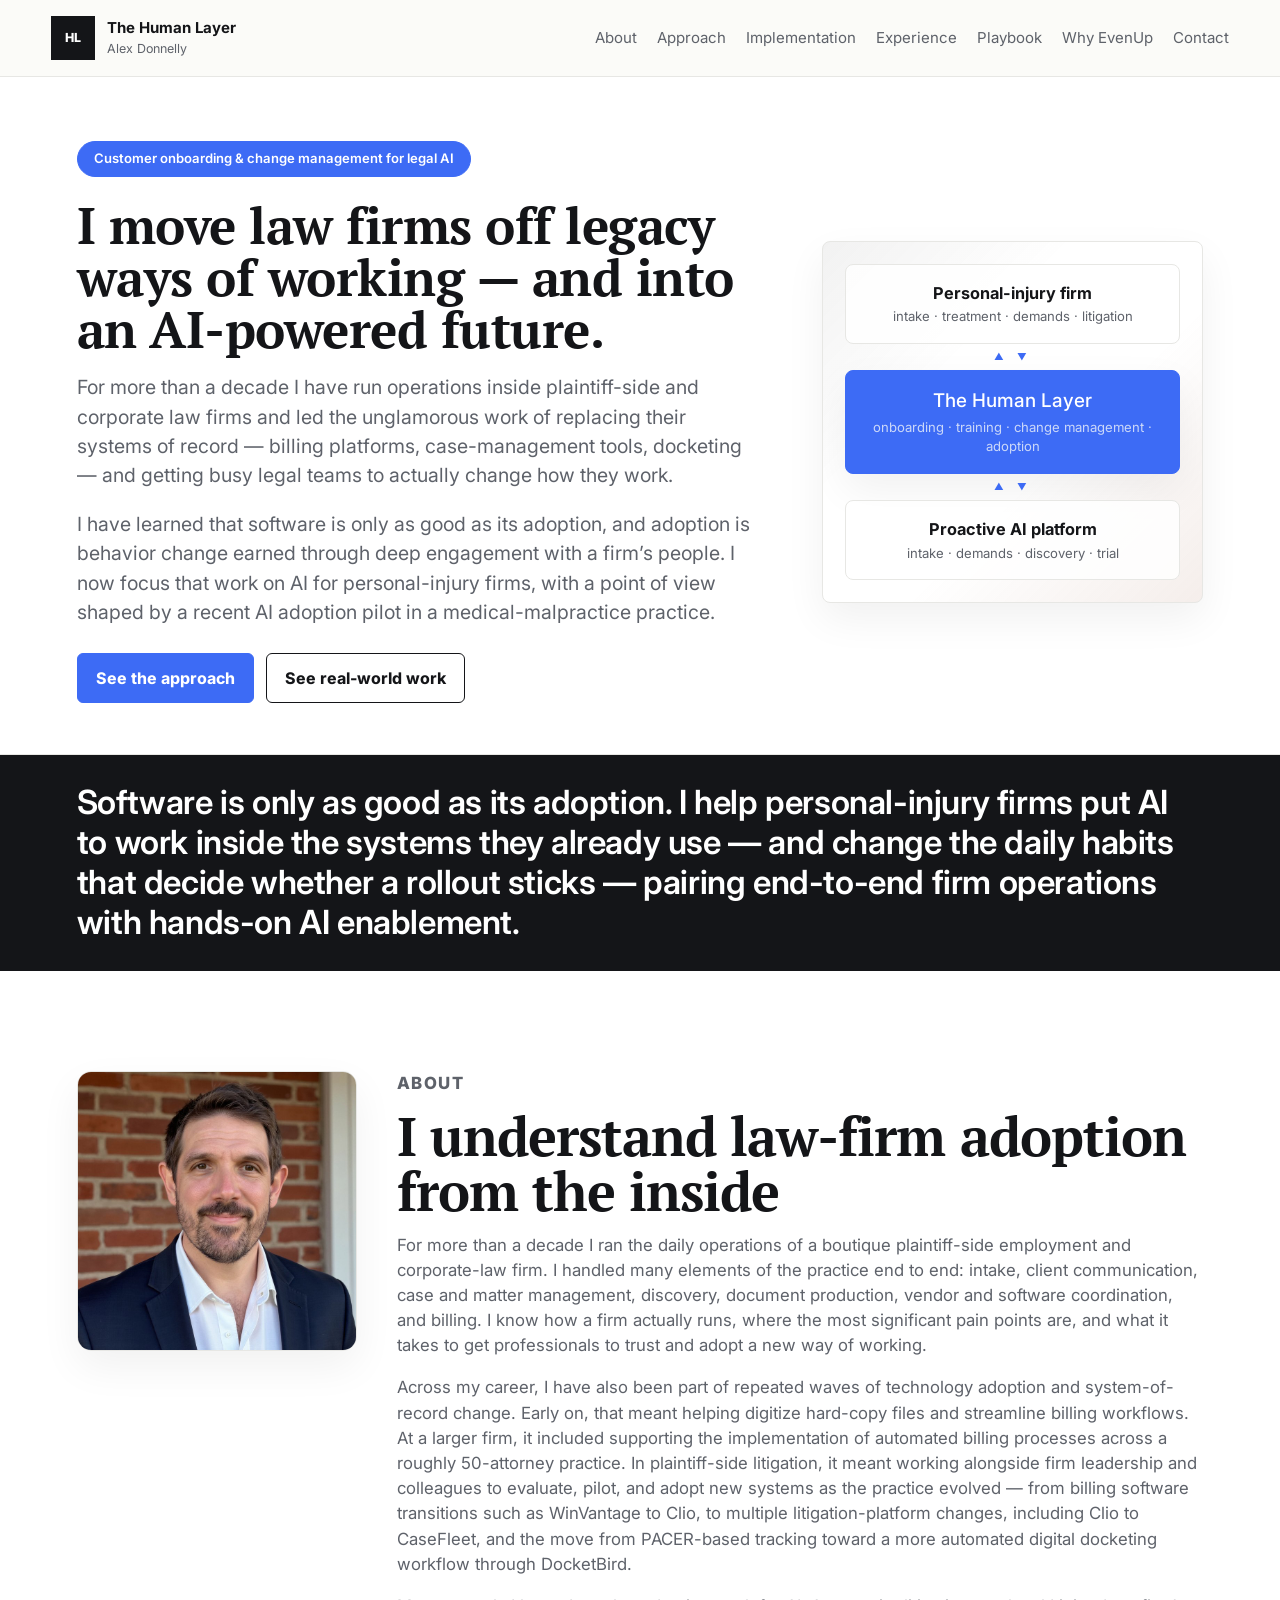
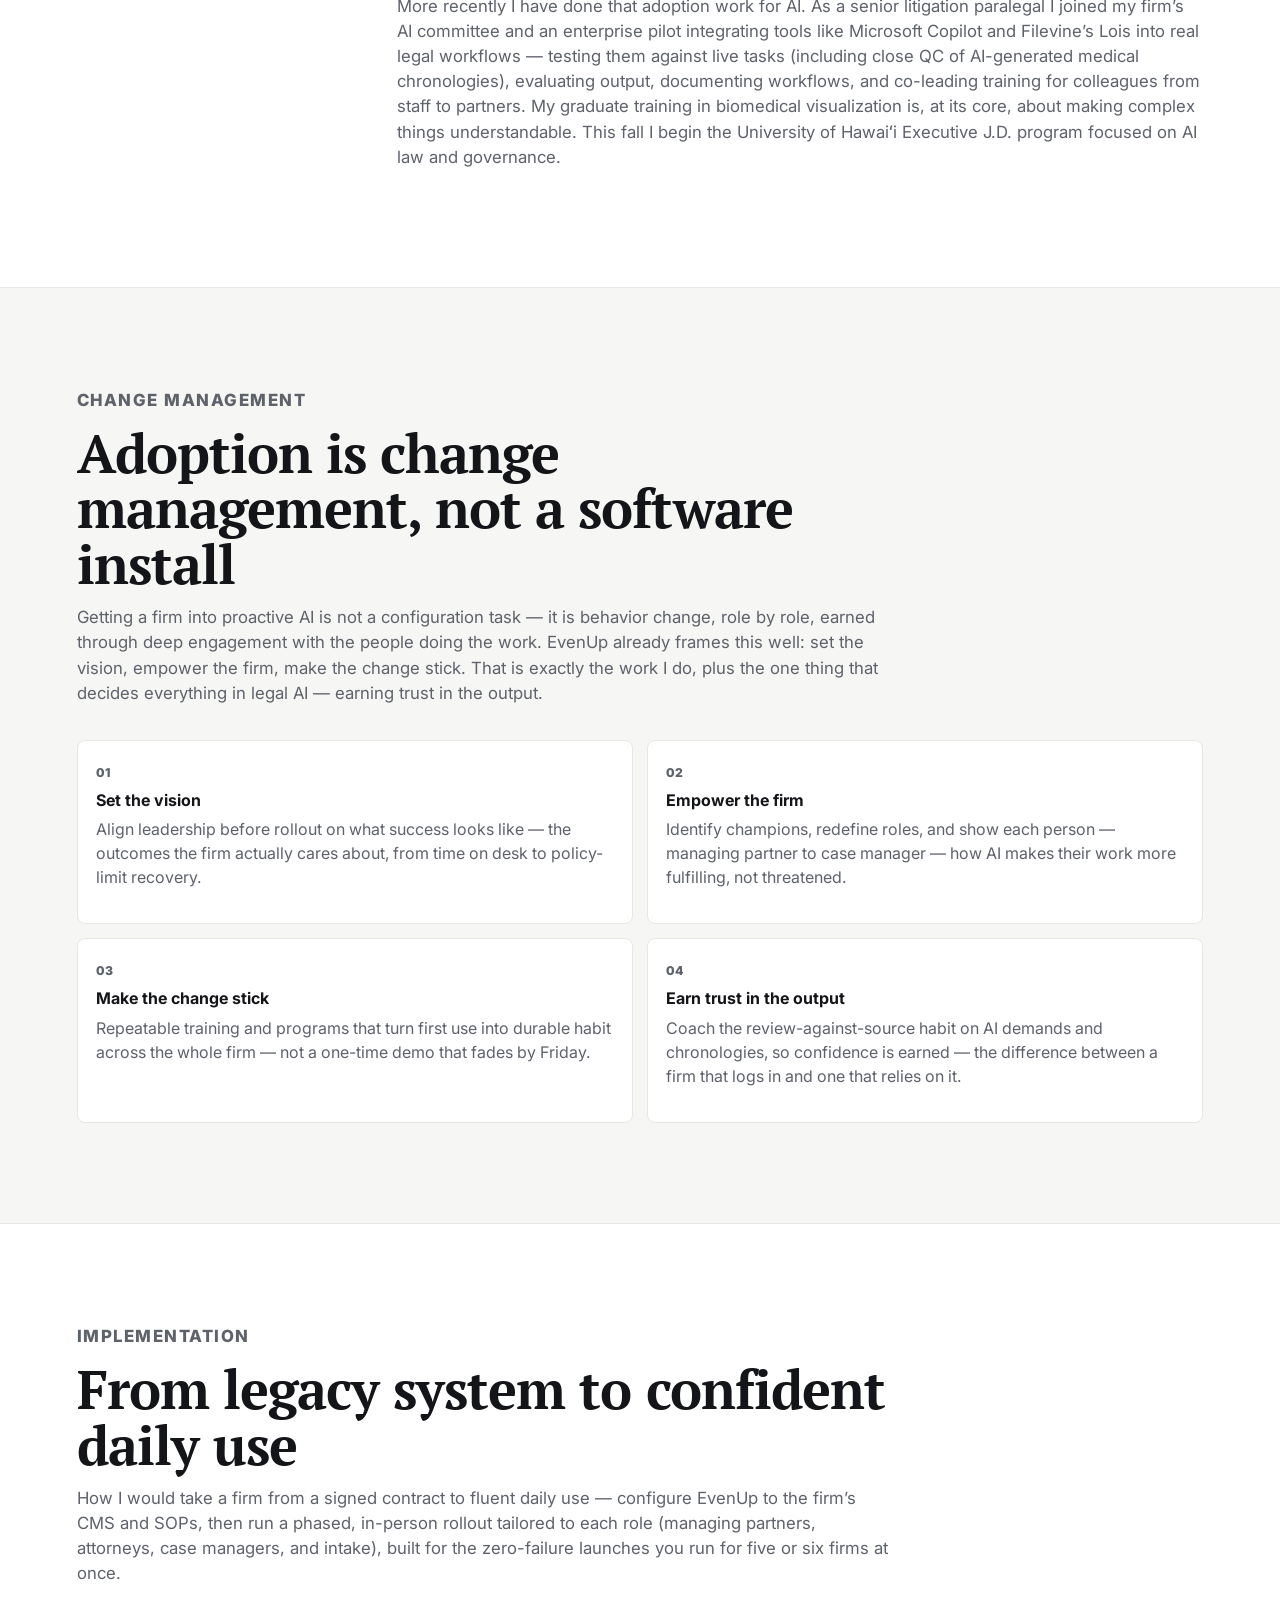
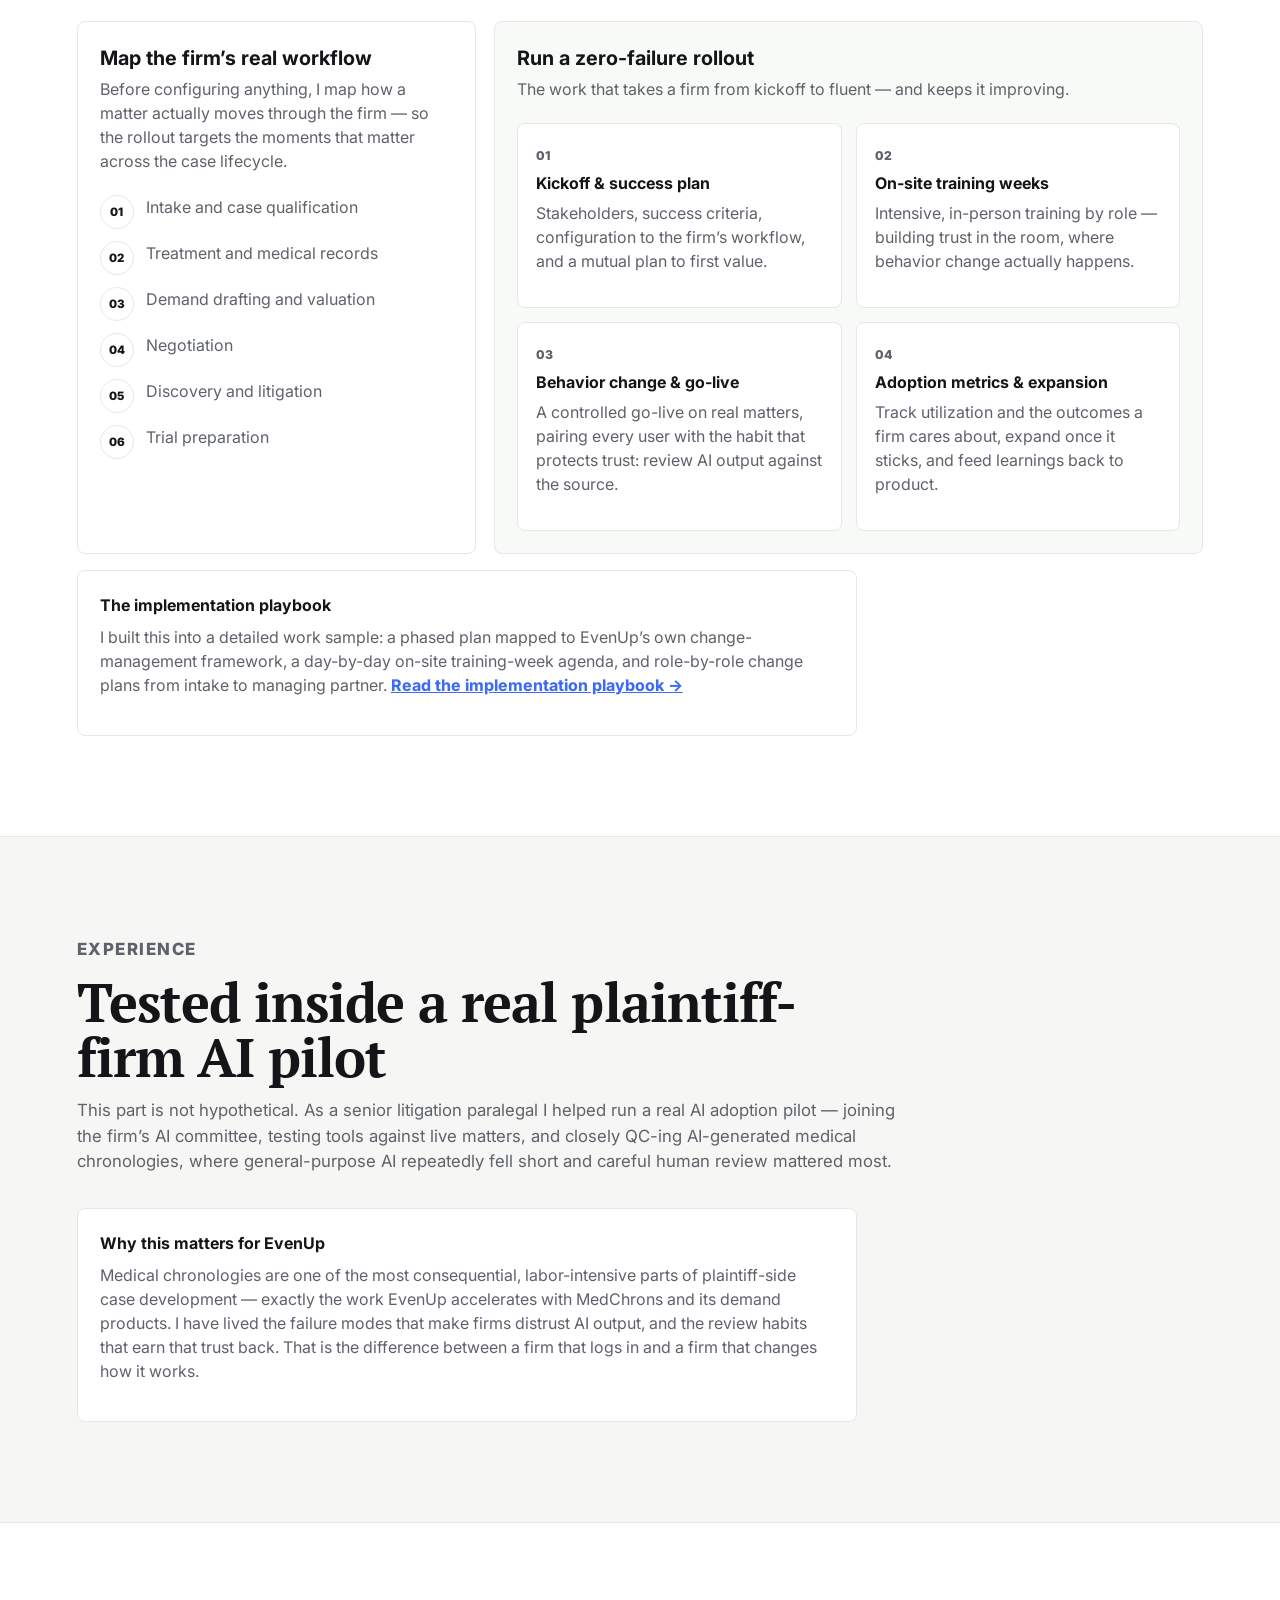
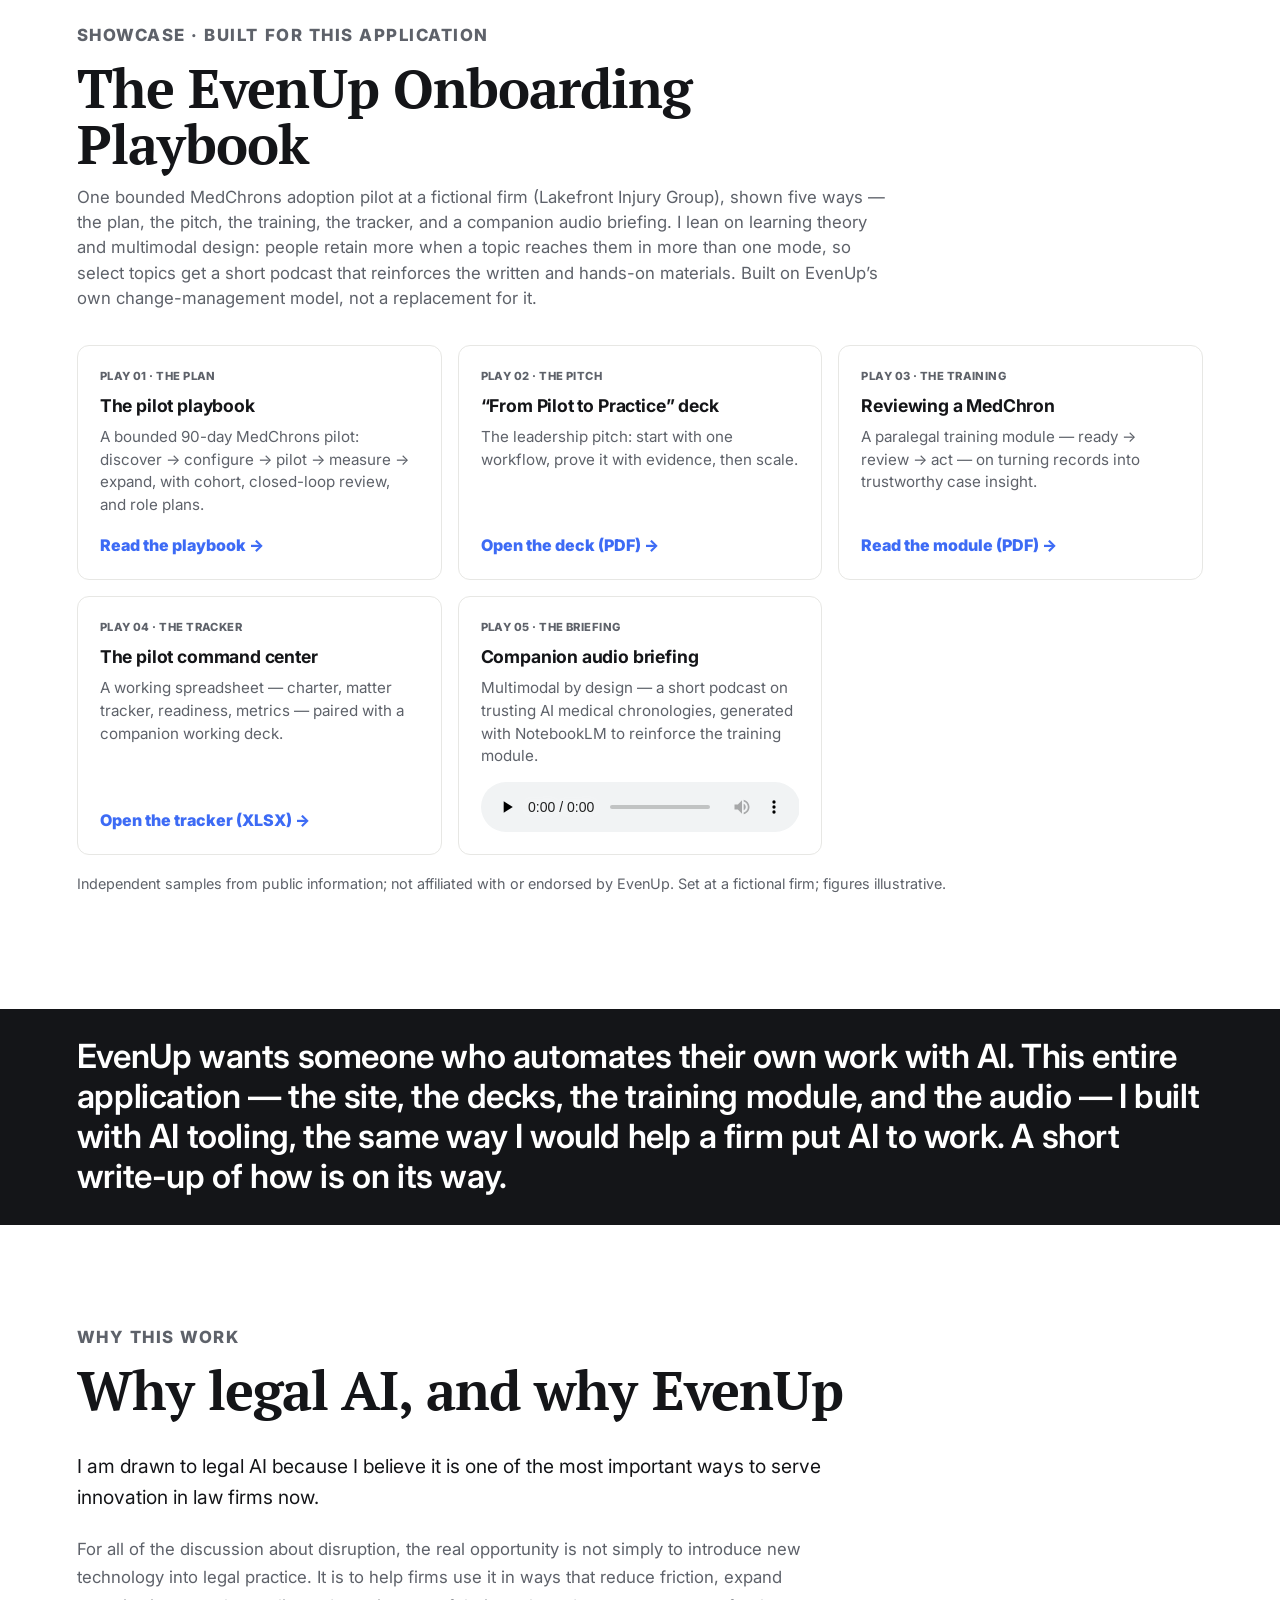
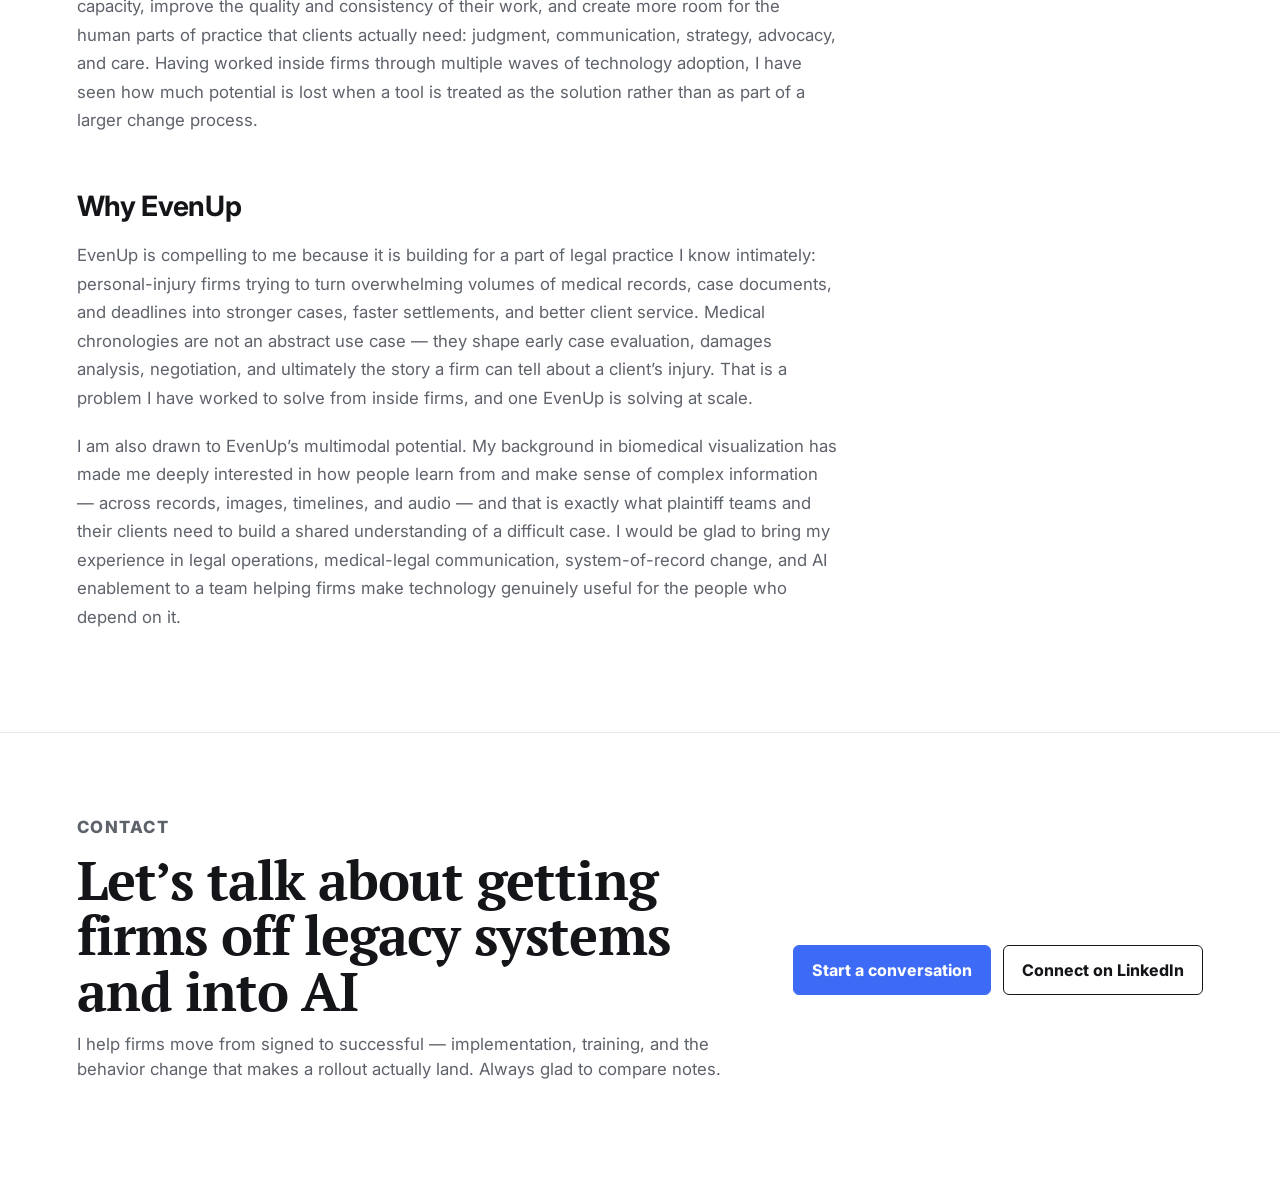
==== index.html @ 6d9db60c "Initial commit" ====
<!doctype html>
<html lang="en">
  <head>
    <!-- Google tag (gtag.js) -->
    <script async src="https://www.googletagmanager.com/gtag/js?id=G-5SEJFHV82K"></script>
    <script>
      window.dataLayer = window.dataLayer || [];
      function gtag(){dataLayer.push(arguments);}
      gtag('js', new Date());
      gtag('config', 'G-5SEJFHV82K');
    </script>
    <meta charset="utf-8">
    <meta name="viewport" content="width=device-width, initial-scale=1">
    <title>The Human Layer | Alex Donnelly — Customer Onboarding &amp; Change Management for Legal AI</title>
    <meta
      name="description"
      content="Customer onboarding and change management for legal AI: replacing legacy systems of record, role-based training, and AI adoption for personal-injury firms — grounded in plaintiff-side law firm operations."
    >
    <link rel="icon" href="favicon.svg" type="image/svg+xml">
    <link rel="icon" href="favicon.png" sizes="48x48">
    <link rel="apple-touch-icon" href="apple-touch-icon.png">
    <link rel="preconnect" href="https://fonts.googleapis.com">
    <link rel="preconnect" href="https://fonts.gstatic.com" crossorigin>
    <link href="https://fonts.googleapis.com/css2?family=Inter:wght@400;500;600;700;800&family=PT+Serif:wght@400;700&display=swap" rel="stylesheet">
    <link rel="stylesheet" href="styles.css?v=2">
    <style>
      .why .prose { max-width: 760px; }
      .why .prose p { margin: 0 0 1.15em; color: var(--muted); font-size: 1.05rem; line-height: 1.7; }
      .why .prose p:last-child { margin-bottom: 0; }
      .why .prose p.lead { color: var(--ink); font-size: 1.2rem; line-height: 1.6; }
      .why .prose h3 {
        margin: 1.8em 0 0.5em;
        font-size: clamp(1.3rem, 2.2vw, 1.75rem);
        font-weight: 700;
        letter-spacing: -0.012em;
        color: var(--ink);
      }
    </style>
  </head>
  <body>
    <header class="site-header">
      <a class="brand" href="#top" aria-label="The Human Layer home">
        <span class="brand-mark" aria-hidden="true">HL</span>
        <span>
          <strong>The Human Layer</strong>
          <small>Alex Donnelly</small>
        </span>
      </a>

      <nav class="nav" aria-label="Primary navigation">
        <a href="#about">About</a>
        <a href="#approach">Approach</a>
        <a href="#implementation">Implementation</a>
        <a href="#experience">Experience</a>
        <a href="#playbook">Playbook</a>
        <a href="#why">Why EvenUp</a>
        <a href="#contact">Contact</a>
      </nav>
    </header>

    <main id="top">
      <section class="hero">
        <div class="hero-copy">
          <p class="eyebrow">Customer onboarding &amp; change management for legal AI</p>
          <h1>I move law firms off legacy ways of working &mdash; and into an AI-powered future.</h1>
          <p class="lede">
            For more than a decade I have run operations inside plaintiff-side and corporate law firms and
            led the unglamorous work of replacing their systems of record &mdash; billing platforms,
            case-management tools, docketing &mdash; and getting busy legal teams to actually change how
            they work.
          </p>
          <p class="lede">
            I have learned that software is only as good as its adoption, and adoption is behavior change
            earned through deep engagement with a firm&rsquo;s people. I now focus that work on AI for
            personal-injury firms, with a point of view shaped by a recent AI adoption pilot in a
            medical-malpractice practice.
          </p>
          <div class="hero-actions" aria-label="Primary actions">
            <a class="button primary" href="#approach">See the approach</a>
            <a class="button secondary" href="#experience">See real-world work</a>
          </div>
        </div>

        <aside class="systems-panel" aria-label="Diagram: AI reaches a firm's people through the human layer">
          <div class="stack">
            <div class="stack-layer">
              <strong>Personal-injury firm</strong>
              <span>intake &middot; treatment &middot; demands &middot; litigation</span>
            </div>
            <div class="stack-flow" aria-hidden="true">&#9650;&ensp;&#9660;</div>
            <div class="stack-layer human-layer">
              <strong>The Human Layer</strong>
              <span>onboarding &middot; training &middot; change management &middot; adoption</span>
            </div>
            <div class="stack-flow" aria-hidden="true">&#9650;&ensp;&#9660;</div>
            <div class="stack-layer">
              <strong>Proactive AI platform</strong>
              <span>intake &middot; demands &middot; discovery &middot; trial</span>
            </div>
          </div>
        </aside>
      </section>

      <section class="thesis-band" aria-label="Positioning statement">
        <p>
          Software is only as good as its adoption. I help personal-injury firms put AI to work inside the
          systems they already use &mdash; and change the daily habits that decide whether a rollout sticks
          &mdash; pairing end-to-end firm operations with hands-on AI enablement.
        </p>
      </section>

      <section id="about" class="section">
        <div class="about-layout">
          <img
            class="about-photo"
            src="headshot.jpg"
            alt="Portrait of Alex Donnelly"
            width="280"
            height="280"
            loading="lazy"
          >
          <div class="section-heading about-copy">
          <p class="eyebrow">About</p>
          <h2>I understand law-firm adoption from the inside</h2>
          <p>
            For more than a decade I ran the daily operations of a boutique plaintiff-side employment and
            corporate-law firm. I handled many elements of the practice end to end: intake, client
            communication, case and matter management, discovery, document production, vendor and software
            coordination, and billing. I know how a firm actually runs, where the most significant pain
            points are, and what it takes to get professionals to trust and adopt a new way of working.
          </p>
          <p>
            Across my career, I have also been part of repeated waves of technology adoption and
            system-of-record change. Early on, that meant helping digitize hard-copy files and streamline
            billing workflows. At a larger firm, it included supporting the implementation of automated
            billing processes across a roughly 50-attorney practice. In plaintiff-side litigation, it meant
            working alongside firm leadership and colleagues to evaluate, pilot, and adopt new systems as
            the practice evolved &mdash; from billing software transitions such as WinVantage to Clio, to
            multiple litigation-platform changes, including Clio to CaseFleet, and the move from PACER-based
            tracking toward a more automated digital docketing workflow through DocketBird.
          </p>
          <p>
            More recently I have done that adoption work for AI. As a senior litigation paralegal I joined
            my firm&rsquo;s AI committee and an enterprise pilot integrating tools like Microsoft Copilot
            and Filevine&rsquo;s Lois into real legal workflows &mdash; testing them against live tasks
            (including close QC of AI-generated medical chronologies), evaluating output, documenting
            workflows, and co-leading training for colleagues from staff to partners. My graduate training
            in biomedical visualization is, at its core, about making complex things understandable. This
            fall I begin the University of Hawai&#x2bb;i Executive J.D. program focused on AI law and
            governance.
          </p>
          </div>
        </div>
      </section>

      <section id="approach" class="section muted">
        <div class="section-heading">
          <p class="eyebrow">Change management</p>
          <h2>Adoption is change management, not a software install</h2>
          <p>
            Getting a firm into proactive AI is not a configuration task &mdash; it is behavior change, role
            by role, earned through deep engagement with the people doing the work. EvenUp already frames
            this well: set the vision, empower the firm, make the change stick. That is exactly the work I
            do, plus the one thing that decides everything in legal AI &mdash; earning trust in the output.
          </p>
        </div>

        <div class="enablement-cards">
          <article>
            <span>01</span>
            <h4>Set the vision</h4>
            <p>Align leadership before rollout on what success looks like &mdash; the outcomes the firm
            actually cares about, from time on desk to policy-limit recovery.</p>
          </article>
          <article>
            <span>02</span>
            <h4>Empower the firm</h4>
            <p>Identify champions, redefine roles, and show each person &mdash; managing partner to case
            manager &mdash; how AI makes their work more fulfilling, not threatened.</p>
          </article>
          <article>
            <span>03</span>
            <h4>Make the change stick</h4>
            <p>Repeatable training and programs that turn first use into durable habit across the whole
            firm &mdash; not a one-time demo that fades by Friday.</p>
          </article>
          <article>
            <span>04</span>
            <h4>Earn trust in the output</h4>
            <p>Coach the review-against-source habit on AI demands and chronologies, so confidence is
            earned &mdash; the difference between a firm that logs in and one that relies on it.</p>
          </article>
        </div>
      </section>

      <section id="implementation" class="section">
        <div class="section-heading">
          <p class="eyebrow">Implementation</p>
          <h2>From legacy system to confident daily use</h2>
          <p>
            How I would take a firm from a signed contract to fluent daily use &mdash; configure EvenUp to
            the firm&rsquo;s CMS and SOPs, then run a phased, in-person rollout tailored to each role
            (managing partners, attorneys, case managers, and intake), built for the zero-failure launches
            you run for five or six firms at once.
          </p>
        </div>

        <div class="blueprint-layout">
          <div class="blueprint-stage">
            <div class="stage-header">
              <h3>Map the firm&rsquo;s real workflow</h3>
              <p>Before configuring anything, I map how a matter actually moves through the firm &mdash; so
              the rollout targets the moments that matter across the case lifecycle.</p>
            </div>
            <ol class="timeline">
              <li>Intake and case qualification</li>
              <li>Treatment and medical records</li>
              <li>Demand drafting and valuation</li>
              <li>Negotiation</li>
              <li>Discovery and litigation</li>
              <li>Trial preparation</li>
            </ol>
          </div>

          <div class="blueprint-stage emphasized">
            <div class="stage-header">
              <h3>Run a zero-failure rollout</h3>
              <p>The work that takes a firm from kickoff to fluent &mdash; and keeps it improving.</p>
            </div>
            <div class="enablement-cards">
              <article>
                <span>01</span>
                <h4>Kickoff &amp; success plan</h4>
                <p>Stakeholders, success criteria, configuration to the firm&rsquo;s workflow, and a mutual
                plan to first value.</p>
              </article>
              <article>
                <span>02</span>
                <h4>On-site training weeks</h4>
                <p>Intensive, in-person training by role &mdash; building trust in the room, where behavior
                change actually happens.</p>
              </article>
              <article>
                <span>03</span>
                <h4>Behavior change &amp; go-live</h4>
                <p>A controlled go-live on real matters, pairing every user with the habit that protects
                trust: review AI output against the source.</p>
              </article>
              <article>
                <span>04</span>
                <h4>Adoption metrics &amp; expansion</h4>
                <p>Track utilization and the outcomes a firm cares about, expand once it sticks, and feed
                learnings back to product.</p>
              </article>
            </div>
          </div>
        </div>

        <div class="project-preview blueprint-cta">
          <strong>The implementation playbook</strong>
          <p>
            I built this into a detailed work sample: a phased plan mapped to EvenUp&rsquo;s own
            change-management framework, a day-by-day on-site training-week agenda, and role-by-role change
            plans from intake to managing partner.
            <a href="implementation-playbook.html">Read the implementation playbook &rarr;</a>
          </p>
        </div>
      </section>

      <section id="experience" class="section muted">
        <div class="section-heading">
          <p class="eyebrow">Experience</p>
          <h2>Tested inside a real plaintiff-firm AI pilot</h2>
          <p>
            This part is not hypothetical. As a senior litigation paralegal I helped run a real AI adoption
            pilot &mdash; joining the firm&rsquo;s AI committee, testing tools against live matters, and
            closely QC-ing AI-generated medical chronologies, where general-purpose AI repeatedly fell
            short and careful human review mattered most.
          </p>
        </div>

        <div class="project-preview blueprint-cta">
          <strong>Why this matters for EvenUp</strong>
          <p>
            Medical chronologies are one of the most consequential, labor-intensive parts of plaintiff-side
            case development &mdash; exactly the work EvenUp accelerates with MedChrons and its demand
            products. I have lived the failure modes that make firms distrust AI output, and the review
            habits that earn that trust back. That is the difference between a firm that logs in and a firm
            that changes how it works.
          </p>
        </div>
      </section>

      <section id="playbook" class="section">
        <div class="section-heading">
          <p class="eyebrow">Showcase &middot; Built for this application</p>
          <h2>The EvenUp Onboarding Playbook</h2>
          <p>
            One bounded MedChrons adoption pilot at a fictional firm (Lakefront Injury Group), shown five
            ways &mdash; the plan, the pitch, the training, the tracker, and a companion audio briefing. I
            lean on learning theory and multimodal design: people retain more when a topic reaches them in
            more than one mode, so select topics get a short podcast that reinforces the written and
            hands-on materials. Built on EvenUp&rsquo;s own change-management model, not a replacement for it.
          </p>
        </div>

        <div class="suite-block">
          <div class="suite-tiles">
            <a class="suite-tile" href="implementation-playbook.html">
              <span class="suite-tag">Play 01 &middot; The plan</span>
              <h4>The pilot playbook</h4>
              <p>A bounded 90-day MedChrons pilot: discover &rarr; configure &rarr; pilot &rarr; measure
              &rarr; expand, with cohort, closed-loop review, and role plans.</p>
              <span class="suite-action">Read the playbook <span aria-hidden="true">&rarr;</span></span>
            </a>

            <a class="suite-tile" href="EvenUp_Kickoff_Success_Plan.pdf">
              <span class="suite-tag">Play 02 &middot; The pitch</span>
              <h4>&ldquo;From Pilot to Practice&rdquo; deck</h4>
              <p>The leadership pitch: start with one workflow, prove it with evidence, then scale.</p>
              <span class="suite-action">Open the deck (PDF) <span aria-hidden="true">&rarr;</span></span>
            </a>

            <a class="suite-tile" href="EvenUp_Rise_Module_Script.pdf">
              <span class="suite-tag">Play 03 &middot; The training</span>
              <h4>Reviewing a MedChron</h4>
              <p>A paralegal training module &mdash; ready &rarr; review &rarr; act &mdash; on turning records
              into trustworthy case insight.</p>
              <span class="suite-action">Read the module (PDF) <span aria-hidden="true">&rarr;</span></span>
            </a>

            <a class="suite-tile" href="EvenUp_Onboarding_Plan.xlsx">
              <span class="suite-tag">Play 04 &middot; The tracker</span>
              <h4>The pilot command center</h4>
              <p>A working spreadsheet &mdash; charter, matter tracker, readiness, metrics &mdash; paired
              with a companion working deck.</p>
              <span class="suite-action">Open the tracker (XLSX) <span aria-hidden="true">&rarr;</span></span>
            </a>

            <div class="suite-tile suite-tile--audio">
              <span class="suite-tag">Play 05 &middot; The briefing</span>
              <h4>Companion audio briefing</h4>
              <p>Multimodal by design &mdash; a short podcast on trusting AI medical chronologies, generated
              with NotebookLM to reinforce the training module.</p>
              <audio controls preload="none" class="suite-audio">
                <source src="EvenUp_Chronology_Briefing.m4a" type="audio/mp4">
                Your browser doesn&rsquo;t support inline audio &mdash;
                <a href="EvenUp_Chronology_Briefing.m4a">download the briefing</a>.
              </audio>
            </div>
          </div>

          <p class="suite-footnote">
            Independent samples from public information; not affiliated with or endorsed by EvenUp. Set at a
            fictional firm; figures illustrative.
          </p>
        </div>
      </section>

      <section class="thesis-band" aria-label="AI-forward statement">
        <p>
          EvenUp wants someone who automates their own work with AI. This entire application &mdash; the
          site, the decks, the training module, and the audio &mdash; I built with AI tooling, the same way
          I would help a firm put AI to work. A short write-up of how is on its way.
        </p>
      </section>

      <section id="why" class="section why">
        <div class="section-heading">
          <p class="eyebrow">Why this work</p>
          <h2>Why legal AI, and why EvenUp</h2>
        </div>
        <div class="prose">
          <p class="lead">
            I am drawn to legal AI because I believe it is one of the most important ways to serve
            innovation in law firms now.
          </p>
          <p>
            For all of the discussion about disruption, the real opportunity is not simply to introduce new
            technology into legal practice. It is to help firms use it in ways that reduce friction, expand
            capacity, improve the quality and consistency of their work, and create more room for the human
            parts of practice that clients actually need: judgment, communication, strategy, advocacy, and
            care. Having worked inside firms through multiple waves of technology adoption, I have seen how
            much potential is lost when a tool is treated as the solution rather than as part of a larger
            change process.
          </p>
          <h3>Why EvenUp</h3>
          <p>
            EvenUp is compelling to me because it is building for a part of legal practice I know
            intimately: personal-injury firms trying to turn overwhelming volumes of medical records, case
            documents, and deadlines into stronger cases, faster settlements, and better client service.
            Medical chronologies are not an abstract use case &mdash; they shape early case evaluation,
            damages analysis, negotiation, and ultimately the story a firm can tell about a client&rsquo;s
            injury. That is a problem I have worked to solve from inside firms, and one EvenUp is solving at
            scale.
          </p>
          <p>
            I am also drawn to EvenUp&rsquo;s multimodal potential. My background in biomedical
            visualization has made me deeply interested in how people learn from and make sense of complex
            information &mdash; across records, images, timelines, and audio &mdash; and that is exactly
            what plaintiff teams and their clients need to build a shared understanding of a difficult case.
            I would be glad to bring my experience in legal operations, medical-legal communication,
            system-of-record change, and AI enablement to a team helping firms make technology genuinely
            useful for the people who depend on it.
          </p>
        </div>
      </section>

      <section id="contact" class="contact-section">
        <div>
          <p class="eyebrow">Contact</p>
          <h2>Let&rsquo;s talk about getting firms off legacy systems and into AI</h2>
          <p>
            I help firms move from signed to successful &mdash; implementation, training, and the behavior
            change that makes a rollout actually land. Always glad to compare notes.
          </p>
        </div>
        <div class="hero-actions">
          <a class="button primary" href="mailto:a.james.donnelly@gmail.com">Start a conversation</a>
          <a class="button secondary" href="https://www.linkedin.com/in/alexjdonnelly">Connect on LinkedIn</a>
        </div>
      </section>
    </main>
  </body>
</html>
---- styles.css ----
:root {
  color-scheme: light;
  --ink: #141518;
  --muted: #5e626a;
  --line: #e7e7e4;
  --paper: #ffffff;
  --soft: #f6f6f4;
  --blue: #3d6bf5;
  --brand: #3d6bf5;
  --green: #5f6b4f;
  --gold: #3d6bf5;
  --rust: #9a5638;
  --white: #ffffff;
  --shadow: 0 16px 40px rgba(20, 20, 25, 0.06);
}

* {
  box-sizing: border-box;
}

html {
  scroll-behavior: smooth;
}

body {
  margin: 0;
  background: var(--paper);
  color: var(--ink);
  font-family:
    Inter, ui-sans-serif, system-ui, -apple-system, BlinkMacSystemFont, "Segoe UI", sans-serif;
  line-height: 1.5;
}

a {
  color: inherit;
}

.site-header {
  position: sticky;
  top: 0;
  z-index: 10;
  display: flex;
  align-items: center;
  justify-content: space-between;
  gap: 24px;
  padding: 16px clamp(18px, 4vw, 56px);
  border-bottom: 1px solid var(--line);
  background: rgba(251, 250, 247, 0.82);
  backdrop-filter: blur(16px);
}

.brand {
  display: inline-flex;
  align-items: center;
  gap: 12px;
  min-width: 230px;
  text-decoration: none;
}

.brand-mark {
  display: grid;
  width: 44px;
  height: 44px;
  place-items: center;
  border: 1px solid var(--ink);
  background: var(--ink);
  color: var(--white);
  font-size: 0.78rem;
  font-weight: 800;
}

.brand strong,
.brand small {
  display: block;
}

.brand strong {
  font-size: 0.94rem;
}

.brand small {
  color: var(--muted);
  font-size: 0.78rem;
}

.nav {
  display: flex;
  flex-wrap: wrap;
  justify-content: flex-end;
  gap: 8px 20px;
  color: var(--muted);
  font-size: 0.94rem;
}

.nav a {
  text-decoration: none;
}

.nav a:hover {
  color: var(--ink);
}

.hero {
  display: grid;
  grid-template-columns: minmax(0, 1.25fr) minmax(300px, 0.7fr);
  gap: clamp(28px, 5vw, 64px);
  align-items: center;
  min-height: calc(84svh - 78px);
  padding: clamp(30px, 4vw, 52px) clamp(18px, 6vw, 80px) clamp(22px, 3vw, 38px);
  border-bottom: 1px solid var(--line);
}

.eyebrow {
  margin: 0 0 12px;
  color: var(--muted);
  font-size: 0.78rem;
  font-weight: 800;
  letter-spacing: 0.09em;
  text-transform: uppercase;
}

/* Hero tag styled as a bordered pill, like Eve's */
.hero .eyebrow {
  display: inline-block;
  margin-bottom: 22px;
  padding: 7px 16px;
  border: 1px solid var(--brand);
  border-radius: 999px;
  background: var(--brand);
  color: var(--white);
  font-size: 0.82rem;
  font-weight: 600;
  letter-spacing: 0;
  text-transform: none;
}

h1,
h2,
h3,
h4,
p {
  margin-top: 0;
}

h1 {
  max-width: 910px;
  margin-bottom: 18px;
  font-family: "PT Serif", Georgia, "Times New Roman", serif;
  font-size: clamp(2.6rem, 4vw, 4.2rem);
  font-weight: 700;
  letter-spacing: -0.01em;
  line-height: 1.02;
}

.lede {
  max-width: 760px;
  color: var(--muted);
  font-size: clamp(1.04rem, 1.55vw, 1.22rem);
}

.hero-actions {
  display: flex;
  flex-wrap: wrap;
  gap: 12px;
  margin-top: 26px;
}

.button {
  display: inline-flex;
  align-items: center;
  justify-content: center;
  min-height: 44px;
  padding: 12px 18px;
  border: 1px solid var(--ink);
  border-radius: 6px;
  font-weight: 750;
  text-decoration: none;
}

.button.primary {
  background: var(--brand);
  border-color: var(--brand);
  color: var(--white);
}

.button.secondary {
  background: transparent;
}

.systems-panel {
  border: 1px solid var(--line);
  border-radius: 8px;
  background:
    linear-gradient(135deg, rgba(31, 29, 26, 0.06), transparent 34%),
    linear-gradient(315deg, rgba(154, 86, 56, 0.10), transparent 40%),
    var(--white);
  box-shadow: var(--shadow);
  overflow: hidden;
}

.panel-head,
.legend {
  display: flex;
  align-items: center;
  justify-content: space-between;
  gap: 16px;
  padding: 16px;
  color: var(--muted);
  font-size: 0.84rem;
}

.panel-head {
  border-bottom: 1px solid var(--line);
}

.status-dot {
  color: var(--green);
  font-weight: 800;
}

.workflow-grid {
  display: grid;
  grid-template-columns: repeat(2, minmax(0, 1fr));
  gap: 12px;
  padding: 18px;
}

.workflow-node {
  position: relative;
  display: grid;
  min-height: 76px;
  place-items: center;
  border: 1px solid var(--line);
  border-radius: 8px;
  background: rgba(255, 255, 255, 0.82);
  font-weight: 800;
}

.workflow-node::after {
  content: "";
  position: absolute;
  right: -7px;
  bottom: -7px;
  width: 18px;
  height: 18px;
  border-radius: 50%;
  background: var(--blue);
}

.workflow-node.human::after {
  background: var(--gold);
}

.legend {
  border-top: 1px solid var(--line);
}

.legend span {
  display: inline-flex;
  align-items: center;
  gap: 8px;
}

.legend i {
  width: 10px;
  height: 10px;
  border-radius: 50%;
}

.human-key {
  background: var(--gold);
}

.ai-key {
  background: var(--blue);
}

.thesis-band {
  padding: 28px clamp(18px, 6vw, 80px);
  background: var(--ink);
  color: var(--white);
}

.thesis-band p {
  max-width: 1180px;
  margin: 0 auto;
  font-family: Inter, ui-sans-serif, system-ui, -apple-system, "Segoe UI", sans-serif;
  font-size: clamp(1.35rem, 2.6vw, 2.35rem);
  font-weight: 600;
  letter-spacing: -0.012em;
  line-height: 1.2;
}

.section {
  padding: clamp(58px, 8vw, 100px) clamp(18px, 6vw, 80px);
}

.section.muted {
  background: var(--soft);
  border-block: 1px solid var(--line);
}

.section-heading {
  max-width: 820px;
  margin-bottom: 34px;
}

.section-heading h2,
.contact-section h2 {
  margin-bottom: 14px;
  font-family: "PT Serif", Georgia, "Times New Roman", serif;
  font-size: clamp(1.9rem, 4.2vw, 3.9rem);
  font-weight: 700;
  letter-spacing: -0.018em;
  line-height: 1.03;
}

.section-heading p,
.contact-section p {
  color: var(--muted);
  font-size: 1.05rem;
}

.blueprint-layout {
  display: grid;
  grid-template-columns: minmax(280px, 0.72fr) minmax(0, 1.28fr);
  gap: 18px;
}

.blueprint-stage,
.project-card,
.project-preview,
.writing-list article {
  border: 1px solid var(--line);
  border-radius: 8px;
  background: var(--white);
}

.blueprint-stage {
  padding: 22px;
}

.blueprint-stage.emphasized {
  background: #f8faf7;
}

.stage-header {
  margin-bottom: 22px;
}

.stage-header h3 {
  margin-bottom: 4px;
  font-size: 1.24rem;
}

.stage-header p {
  color: var(--muted);
}

.timeline {
  margin: 0;
  padding: 0;
  list-style: none;
  counter-reset: workflow;
  display: flex;
  flex-direction: column;
  gap: 12px;
}

.timeline li {
  counter-increment: workflow;
  position: relative;
  padding-left: 46px;
  min-height: 34px;
  color: var(--muted);
}

.timeline li::before {
  content: counter(workflow, decimal-leading-zero);
  position: absolute;
  left: 0;
  top: 0;
  box-sizing: border-box;
  width: 34px;
  height: 34px;
  display: flex;
  align-items: center;
  justify-content: center;
  border: 1px solid var(--line);
  border-radius: 50%;
  color: var(--ink);
  font-size: 0.72rem;
  font-weight: 850;
}

.enablement-cards,
.project-grid,
.writing-list {
  display: grid;
  grid-template-columns: repeat(2, minmax(0, 1fr));
  gap: 14px;
}

.enablement-cards article {
  min-height: 170px;
  padding: 18px;
  border: 1px solid var(--line);
  border-radius: 8px;
  background: var(--white);
}

.enablement-cards span,
.writing-list span {
  color: var(--muted);
  font-size: 0.76rem;
  font-weight: 850;
}

.enablement-cards h4,
.writing-list h3,
.project-card h3 {
  margin: 8px 0 8px;
  line-height: 1.16;
}

.enablement-cards p,
.writing-list p,
.project-card p,
.project-preview p {
  color: var(--muted);
}

.project-grid {
  grid-template-columns: repeat(3, minmax(0, 1fr));
}

.project-card {
  display: flex;
  min-height: 250px;
  flex-direction: column;
  padding: 22px;
}

.text-button {
  align-self: flex-start;
  margin-top: auto;
  padding: 0;
  border: 0;
  background: none;
  color: var(--blue);
  cursor: pointer;
  font: inherit;
  font-weight: 850;
}

.text-button:hover {
  text-decoration: underline;
}

.project-preview {
  margin-top: 16px;
  padding: 22px;
}

.project-preview strong {
  display: block;
  margin-bottom: 8px;
}

.writing-list article {
  padding: 22px;
}

.writing-list {
  grid-template-columns: repeat(2, minmax(0, 1fr));
}

.contact-section {
  display: grid;
  grid-template-columns: minmax(0, 1fr) auto;
  gap: 24px;
  align-items: center;
  padding: clamp(48px, 7vw, 82px) clamp(18px, 6vw, 80px);
  background: var(--white);
  border-top: 1px solid var(--line);
}

.contact-section > div {
  max-width: 850px;
}

@media (max-width: 920px) {
  .site-header,
  .contact-section {
    align-items: flex-start;
    flex-direction: column;
  }

  .hero,
  .blueprint-layout,
  .project-grid,
  .writing-list {
    grid-template-columns: 1fr;
  }

  .hero {
    min-height: auto;
  }

  .contact-section {
    display: flex;
  }
}

@media (max-width: 620px) {
  .site-header {
    position: static;
  }

  .brand {
    min-width: 0;
  }

  .nav {
    justify-content: flex-start;
  }

  .enablement-cards {
    grid-template-columns: 1fr;
  }

  .systems-panel {
    display: none;
  }

  .hero {
    padding-top: 32px;
    padding-bottom: 28px;
  }

  h1 {
    font-size: clamp(2.35rem, 11vw, 3rem);
    line-height: 1.03;
  }

  .panel-head,
  .legend {
    align-items: flex-start;
    flex-direction: column;
  }
}

.about-layout {
  display: grid;
  grid-template-columns: 280px 1fr;
  gap: 2.5rem;
  align-items: start;
}

.about-photo {
  width: 100%;
  height: auto;
  border-radius: 14px;
  box-shadow: var(--shadow);
  border: 1px solid var(--line);
}

.about-copy {
  margin: 0;
}

@media (max-width: 920px) {
  .about-layout {
    grid-template-columns: 1fr;
  }

  .about-photo {
    max-width: 240px;
  }
}

/* ===== Evaluation case study ===== */
.records-list,
.findings-list {
  display: grid;
  gap: 14px;
  max-width: 880px;
}

.record {
  padding: 16px 20px;
  border: 1px solid var(--line);
  border-radius: 8px;
  background: var(--white);
}

.record header {
  display: flex;
  align-items: baseline;
  gap: 10px;
  margin-bottom: 6px;
  color: var(--muted);
  font-size: 0.85rem;
  font-weight: 700;
}

.record-id {
  display: inline-grid;
  min-width: 34px;
  padding: 2px 6px;
  place-items: center;
  border-radius: 6px;
  background: var(--ink);
  color: var(--white);
  font-size: 0.74rem;
  font-weight: 850;
}

.record p {
  margin: 0;
  font-family: Inter, ui-sans-serif, system-ui, -apple-system, "Segoe UI", sans-serif;
  font-size: 0.98rem;
}

.ai-chronology {
  display: grid;
  gap: 12px;
  max-width: 880px;
  margin: 0;
  padding: 0;
  list-style: none;
}

.ai-chronology li {
  position: relative;
  padding: 14px 18px;
  border: 1px solid var(--rust);
  border-left-width: 5px;
  border-radius: 8px;
  background: #fdf6f3;
}

.ai-chronology li.ok {
  border-color: var(--line);
  border-left-color: var(--green);
  background: var(--white);
}

.chrono-date {
  color: var(--muted);
  font-size: 0.8rem;
  font-weight: 850;
  letter-spacing: 0.04em;
  text-transform: uppercase;
}

.ai-chronology .flag {
  position: absolute;
  top: 12px;
  right: 14px;
  color: var(--rust);
  font-size: 0.8rem;
  font-weight: 850;
}

.ai-chronology p {
  margin: 6px 0 0;
}

.finding {
  padding: 20px 22px;
  border: 1px solid var(--line);
  border-radius: 8px;
  background: var(--white);
}

.finding h3 {
  display: flex;
  align-items: center;
  gap: 10px;
  margin-bottom: 10px;
}

.finding h3 span {
  display: inline-grid;
  min-width: 36px;
  padding: 3px 8px;
  place-items: center;
  border-radius: 6px;
  background: var(--rust);
  color: var(--white);
  font-size: 0.78rem;
  font-weight: 850;
}

.finding .vs {
  padding: 10px 14px;
  border-left: 3px solid var(--line);
  background: var(--soft);
  border-radius: 0 6px 6px 0;
  font-size: 0.95rem;
}

.finding .catch {
  margin-bottom: 0;
  color: var(--blue);
}

.rubric {
  width: 100%;
  max-width: 880px;
  border-collapse: collapse;
  background: var(--white);
}

.rubric th,
.rubric td {
  padding: 12px 14px;
  border: 1px solid var(--line);
  text-align: left;
}

.rubric th {
  background: var(--soft);
  font-size: 0.85rem;
  letter-spacing: 0.04em;
  text-transform: uppercase;
}

.rubric td:last-child {
  font-weight: 850;
  white-space: nowrap;
}

a.text-button {
  text-decoration: none;
}

a.text-button:hover {
  text-decoration: underline;
}

.post-body {
  max-width: 740px;
}

.post-body p {
  margin-bottom: 1.2em;
  font-size: 1.05rem;
  line-height: 1.65;
}

.writing-list h3 a {
  text-decoration: none;
}

.writing-list h3 a:hover {
  text-decoration: underline;
}

/* Hero stack diagram: The Human Layer */
.stack {
  display: grid;
  gap: 6px;
  padding: 22px;
}

.stack-layer {
  display: grid;
  gap: 2px;
  padding: 16px 18px;
  border: 1px solid var(--line);
  border-radius: 8px;
  background: rgba(255, 255, 255, 0.85);
  text-align: center;
}

.stack-layer strong {
  font-size: 1.02rem;
}

.stack-layer span {
  color: var(--muted);
  font-size: 0.82rem;
}

.stack-layer.human-layer {
  border-color: var(--brand);
  background: var(--brand);
  box-shadow: var(--shadow);
}

.stack-layer.human-layer strong {
  color: var(--white);
  font-family: Inter, ui-sans-serif, system-ui, -apple-system, "Segoe UI", sans-serif;
  font-size: 1.18rem;
  font-weight: 500;
}

.stack-layer.human-layer span {
  color: rgba(251, 252, 250, 0.75);
}

.stack-flow {
  color: var(--gold);
  font-size: 0.6rem;
  letter-spacing: 0.4em;
  text-align: center;
}

.project-grid.single {
  grid-template-columns: 1fr;
  max-width: 780px;
}

.project-grid.single .project-card {
  min-height: 0;
  gap: 6px;
}

.blueprint-cta {
  max-width: 780px;
}

.blueprint-cta a {
  color: var(--blue);
  font-weight: 750;
}

/* Workflow inventory table: balance column widths */
.rubric.inventory {
  table-layout: fixed;
}

.rubric.inventory th:nth-child(1) { width: 16%; }
.rubric.inventory th:nth-child(2) { width: 32%; }
.rubric.inventory th:nth-child(3) { width: 27%; }
.rubric.inventory th:nth-child(4) { width: 25%; }

.rubric.inventory td:last-child {
  font-weight: 400;
  white-space: normal;
}

/* Triage job-aid table: balanced 3-column layout */
.rubric.triage {
  table-layout: fixed;
}

.rubric.triage th,
.rubric.triage td {
  vertical-align: top;
  word-wrap: break-word;
  overflow-wrap: break-word;
}

.rubric.triage th:nth-child(1) { width: 32%; }
.rubric.triage th:nth-child(2) { width: 30%; }
.rubric.triage th:nth-child(3) { width: 38%; }

.rubric.triage td:last-child {
  font-weight: 400;
  white-space: normal;
}

/* Product-update format-map table: balanced 4-column layout */
.rubric.formats {
  table-layout: fixed;
}

.rubric.formats th,
.rubric.formats td {
  vertical-align: top;
  word-wrap: break-word;
  overflow-wrap: break-word;
}

.rubric.formats th:nth-child(1) { width: 18%; }
.rubric.formats th:nth-child(2) { width: 18%; }
.rubric.formats th:nth-child(3) { width: 20%; }
.rubric.formats th:nth-child(4) { width: 44%; }

.rubric.formats td:last-child {
  font-weight: 400;
  white-space: normal;
}

/* Release-note block (mirrors Harvey's release-notes layout) */
.relnote {
  max-width: 760px;
  padding: 26px 28px;
  border: 1px solid var(--line);
  border-radius: 10px;
  background: var(--white);
  box-shadow: var(--shadow);
}

.relnote-head {
  display: flex;
  align-items: baseline;
  justify-content: space-between;
  gap: 16px;
  flex-wrap: wrap;
}

.relnote-head h3 {
  margin: 0;
  font-family: Inter, ui-sans-serif, system-ui, -apple-system, "Segoe UI", sans-serif;
  font-weight: 500;
  font-size: 1.65rem;
  line-height: 1.1;
}

.relnote-date {
  color: var(--muted);
  font-size: 0.85rem;
  white-space: nowrap;
}

.pill {
  display: inline-block;
  margin-top: 12px;
  padding: 4px 12px;
  border-radius: 999px;
  background: var(--soft);
  color: var(--muted);
  font-size: 0.74rem;
  font-weight: 700;
  letter-spacing: 0.02em;
}

.relnote-meta {
  display: grid;
  grid-template-columns: repeat(auto-fit, minmax(130px, 1fr));
  gap: 14px 22px;
  margin: 20px 0;
  padding: 18px 0;
  border-top: 1px solid var(--line);
  border-bottom: 1px solid var(--line);
}

.relnote-meta div {
  display: grid;
  gap: 3px;
}

.relnote-meta dt {
  margin: 0;
  color: var(--muted);
  font-size: 0.68rem;
  font-weight: 800;
  letter-spacing: 0.08em;
  text-transform: uppercase;
}

.relnote-meta dd {
  margin: 0;
  font-size: 0.92rem;
  color: var(--ink);
}

.relnote h4 {
  margin: 18px 0 6px;
  color: var(--rust);
  font-size: 0.76rem;
  font-weight: 800;
  letter-spacing: 0.08em;
  text-transform: uppercase;
}

.relnote p {
  margin: 0;
  color: var(--muted);
}

.relnote p + h4 {
  margin-top: 18px;
}

/* Subtle hovers & dividers (restrained, Harvey-style) */
.project-card,
.writing-list article,
.enablement-cards article,
.blueprint-stage,
.finding,
.record,
.systems-panel {
  transition: border-color 0.22s ease, box-shadow 0.22s ease, transform 0.22s ease;
}

.project-card:hover,
.writing-list article:hover,
.enablement-cards article:hover,
.finding:hover {
  border-color: #e0d8cb;
  box-shadow: 0 10px 30px rgba(31, 29, 26, 0.05);
}

.nav a {
  transition: color 0.18s ease;
}

.text-button {
  transition: color 0.18s ease;
}

/* Two-column meta table (label / value) */
.rubric.meta {
  table-layout: fixed;
}

.rubric.meta td {
  vertical-align: top;
}

.rubric.meta td:nth-child(1) { width: 22%; }

.rubric.meta td:last-child {
  font-weight: 400;
  white-space: normal;
}

/* Enablement-suite tiles */
.suite-block {
  margin-top: 20px;
}

.suite-block .suite-title {
  margin: 6px 0 10px;
  font-size: clamp(1.5rem, 2.6vw, 2.1rem);
  font-weight: 700;
  letter-spacing: -0.015em;
  line-height: 1.1;
}

.suite-block .suite-lede {
  max-width: 60ch;
  margin: 0 0 4px;
  color: var(--muted);
}

.suite-tiles {
  display: grid;
  grid-template-columns: repeat(3, minmax(0, 1fr));
  gap: 16px;
  margin-top: 22px;
}

.suite-tile {
  display: flex;
  flex-direction: column;
  gap: 10px;
  padding: 22px;
  border: 1px solid var(--line);
  border-radius: 12px;
  background: var(--white);
  color: var(--ink);
  text-decoration: none;
  transition:
    background 0.18s ease,
    border-color 0.18s ease,
    transform 0.18s ease,
    box-shadow 0.18s ease;
}

a.suite-tile:hover {
  background: #edece8;
  border-color: #d3d3cd;
  transform: translateY(-3px);
  box-shadow: var(--shadow);
}

a.suite-tile:focus-visible {
  outline: 2px solid var(--ink);
  outline-offset: 2px;
}

.suite-tag {
  font-size: 0.7rem;
  font-weight: 800;
  letter-spacing: 0.04em;
  text-transform: uppercase;
  color: var(--muted);
}

.suite-tile h4 {
  margin: 0;
  font-size: 1.1rem;
  font-weight: 700;
  letter-spacing: -0.01em;
  line-height: 1.2;
}

.suite-tile p {
  margin: 0;
  color: var(--muted);
  font-size: 0.95rem;
  line-height: 1.5;
}

.suite-action {
  margin-top: auto;
  padding-top: 6px;
  color: var(--blue);
  font-weight: 850;
}

.suite-action span {
  display: inline-block;
  transition: transform 0.18s ease;
}

a.suite-tile:hover .suite-action span {
  transform: translateX(4px);
}

.suite-tile--audio .suite-audio {
  width: 100%;
  margin-top: auto;
  padding-top: 4px;
}

.suite-footnote {
  margin-top: 18px;
  color: var(--muted);
  font-size: 0.9rem;
}

.suite-footnote a {
  font-weight: 700;
}

@media (max-width: 820px) {
  .suite-tiles {
    grid-template-columns: 1fr;
  }
}
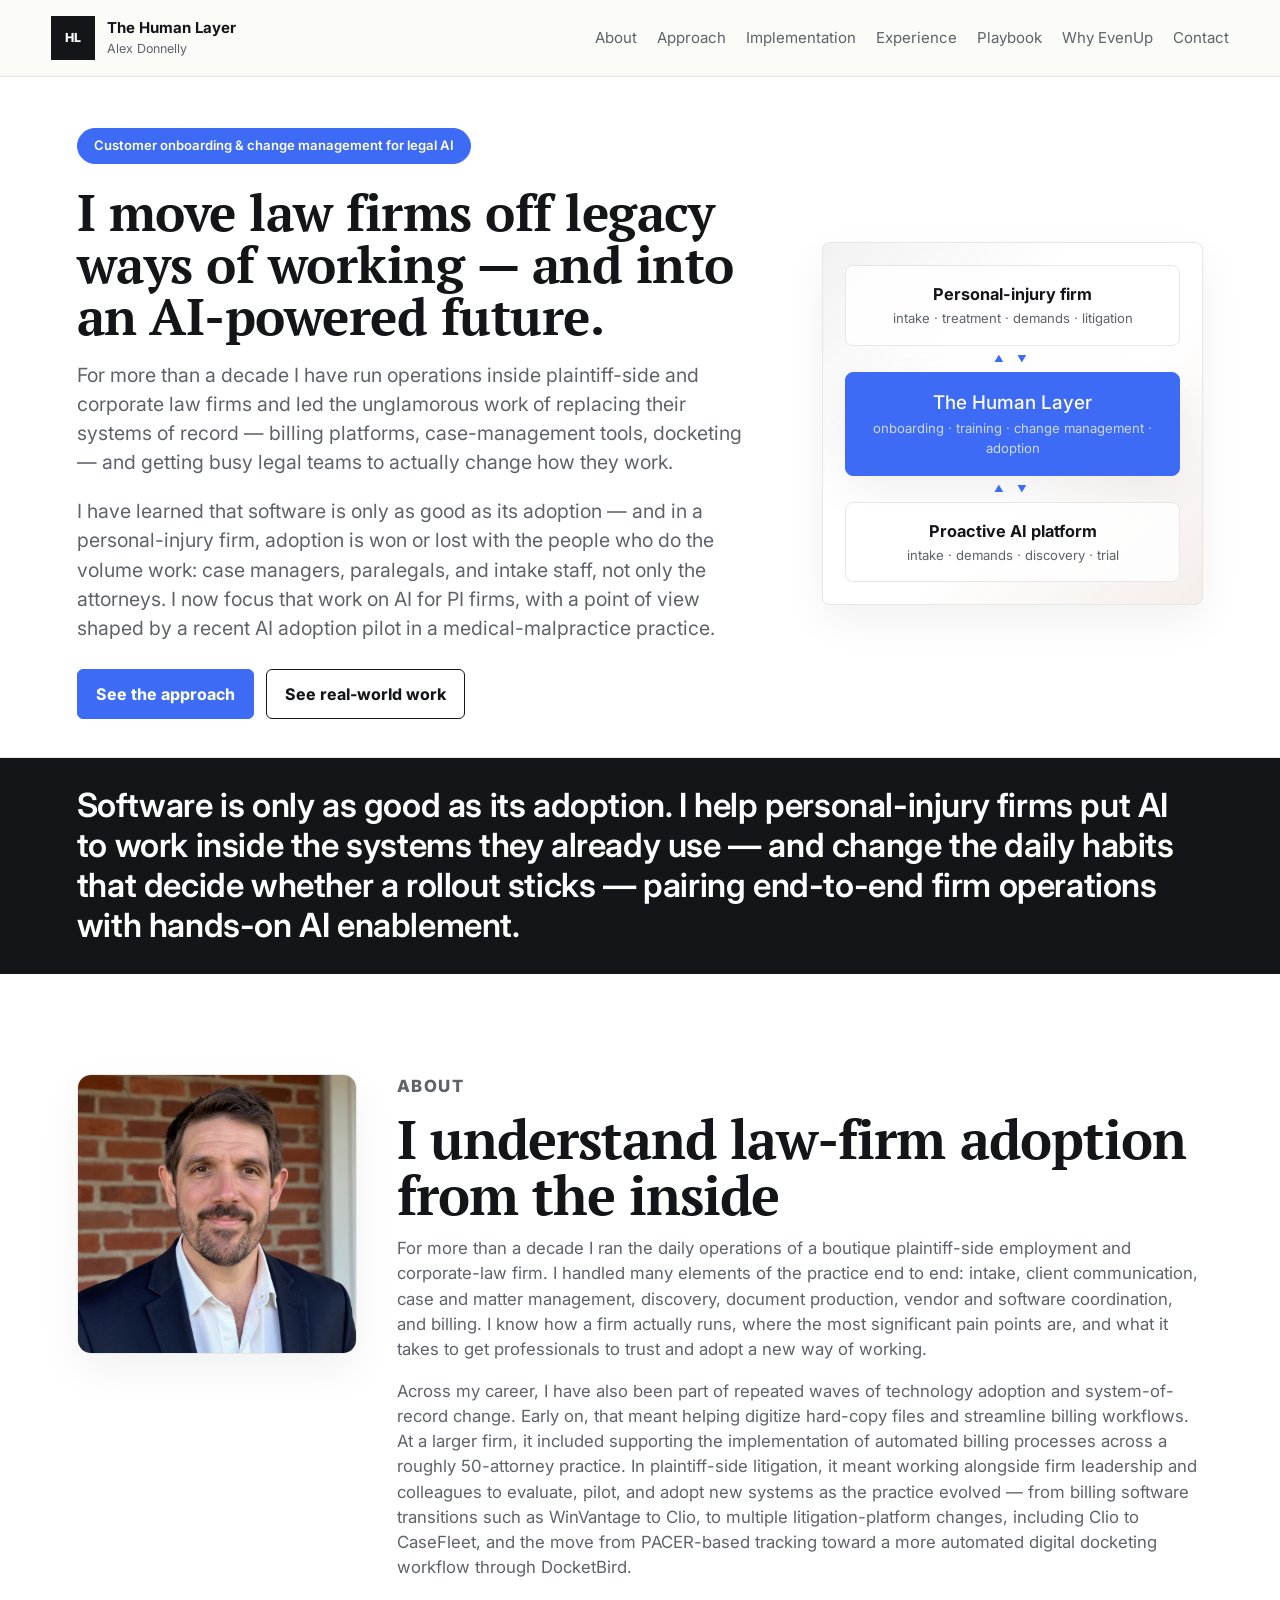
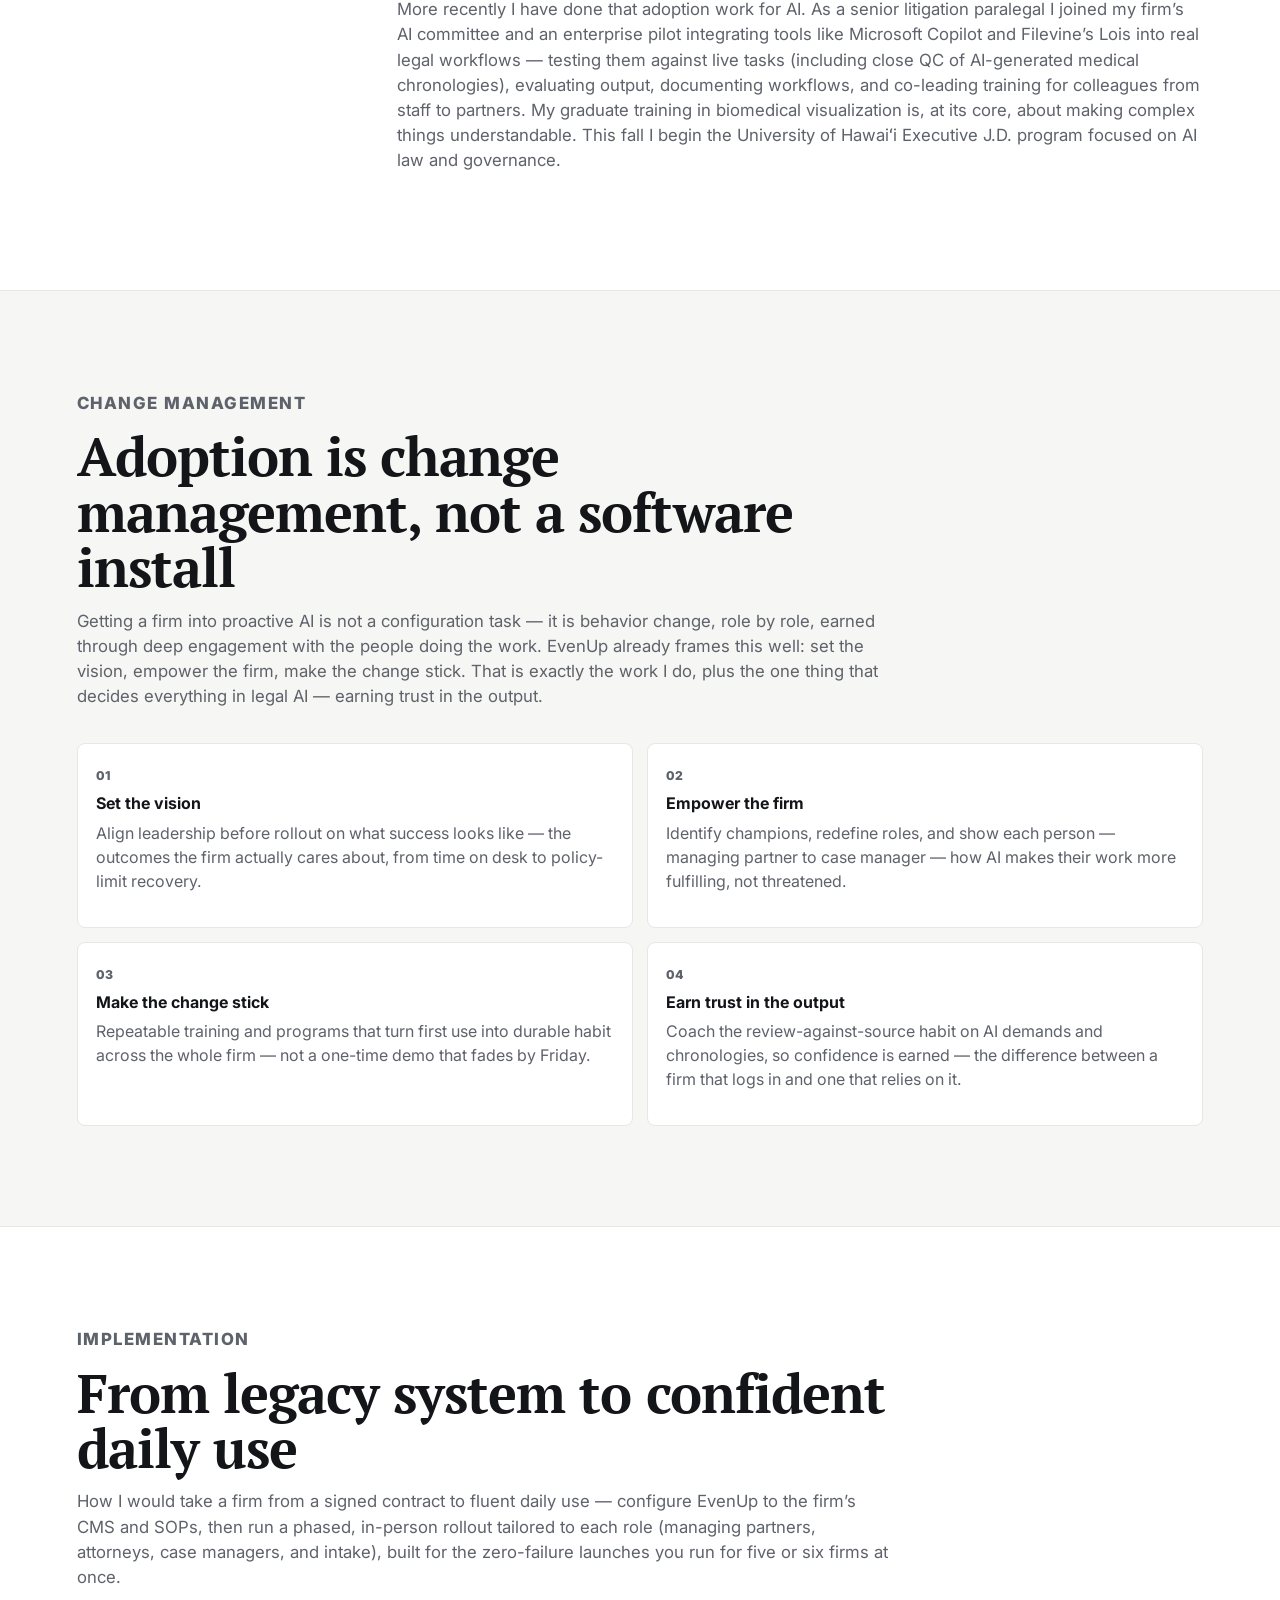
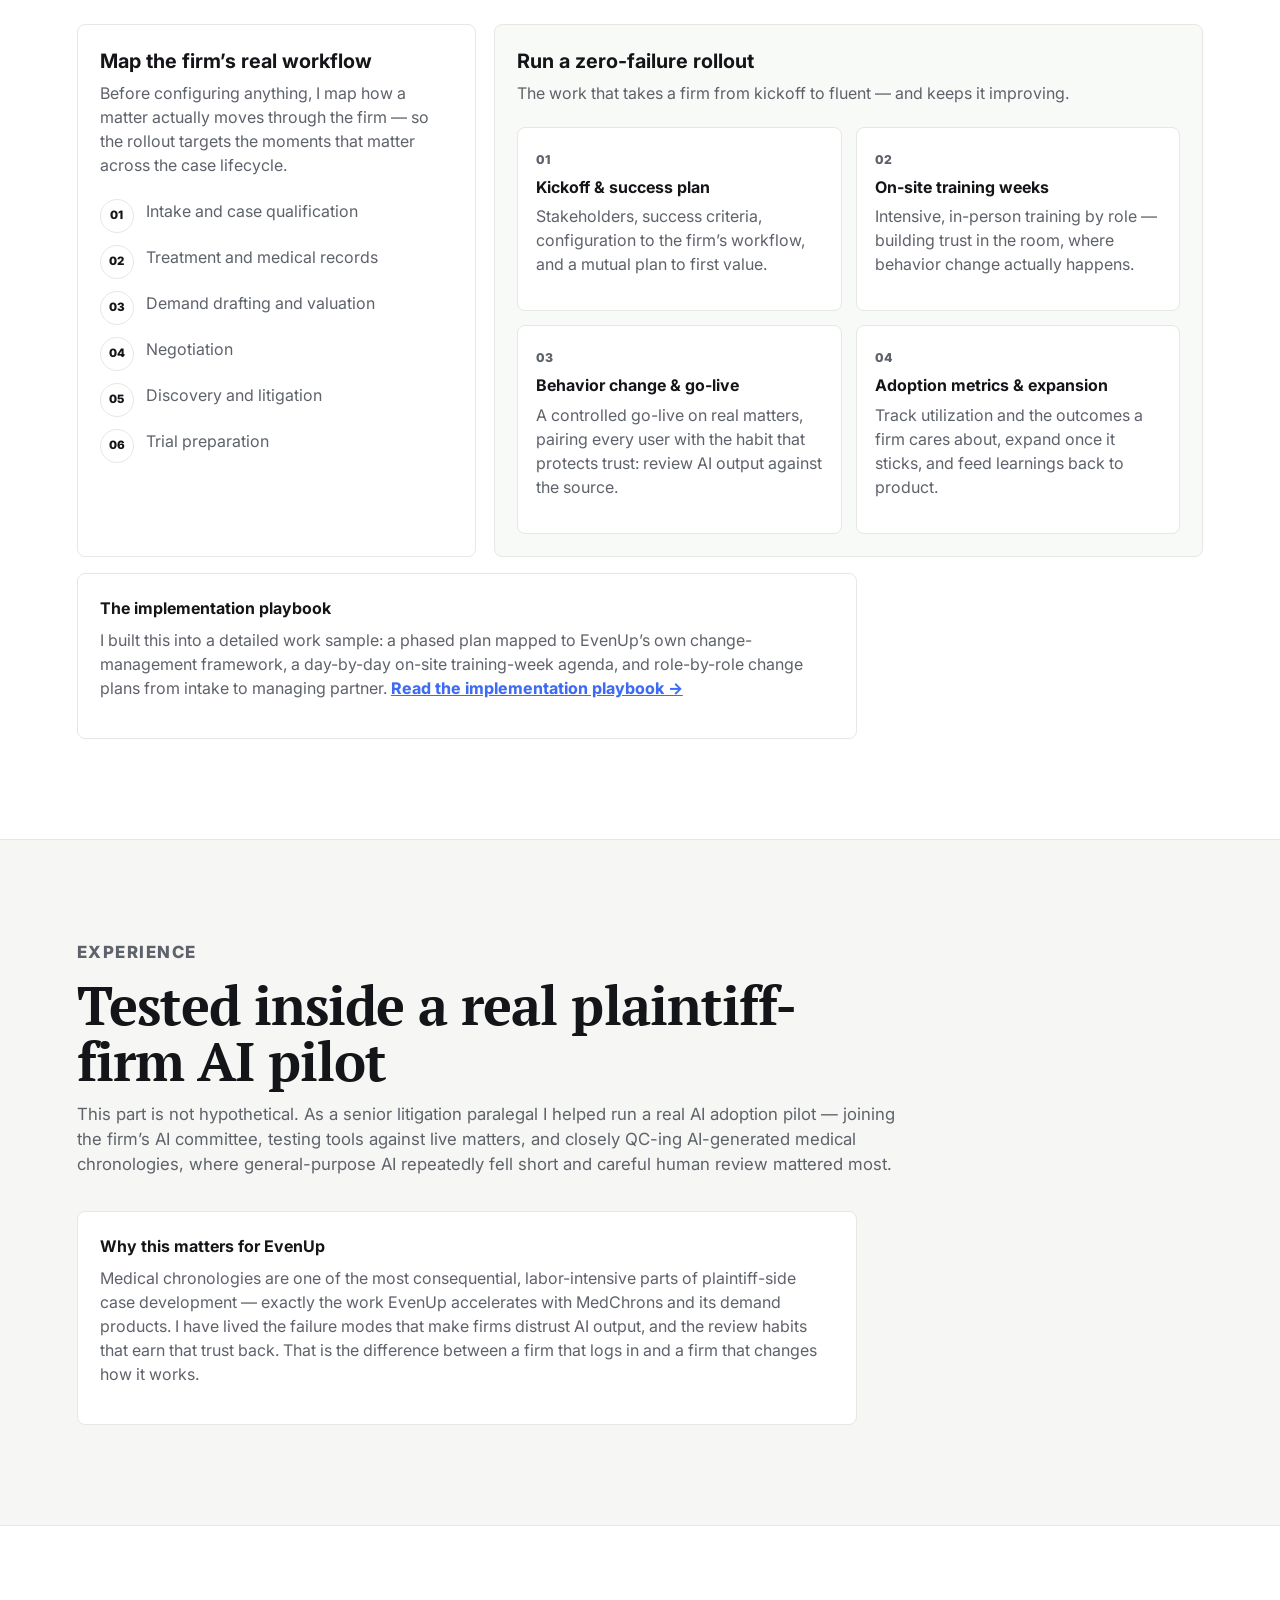
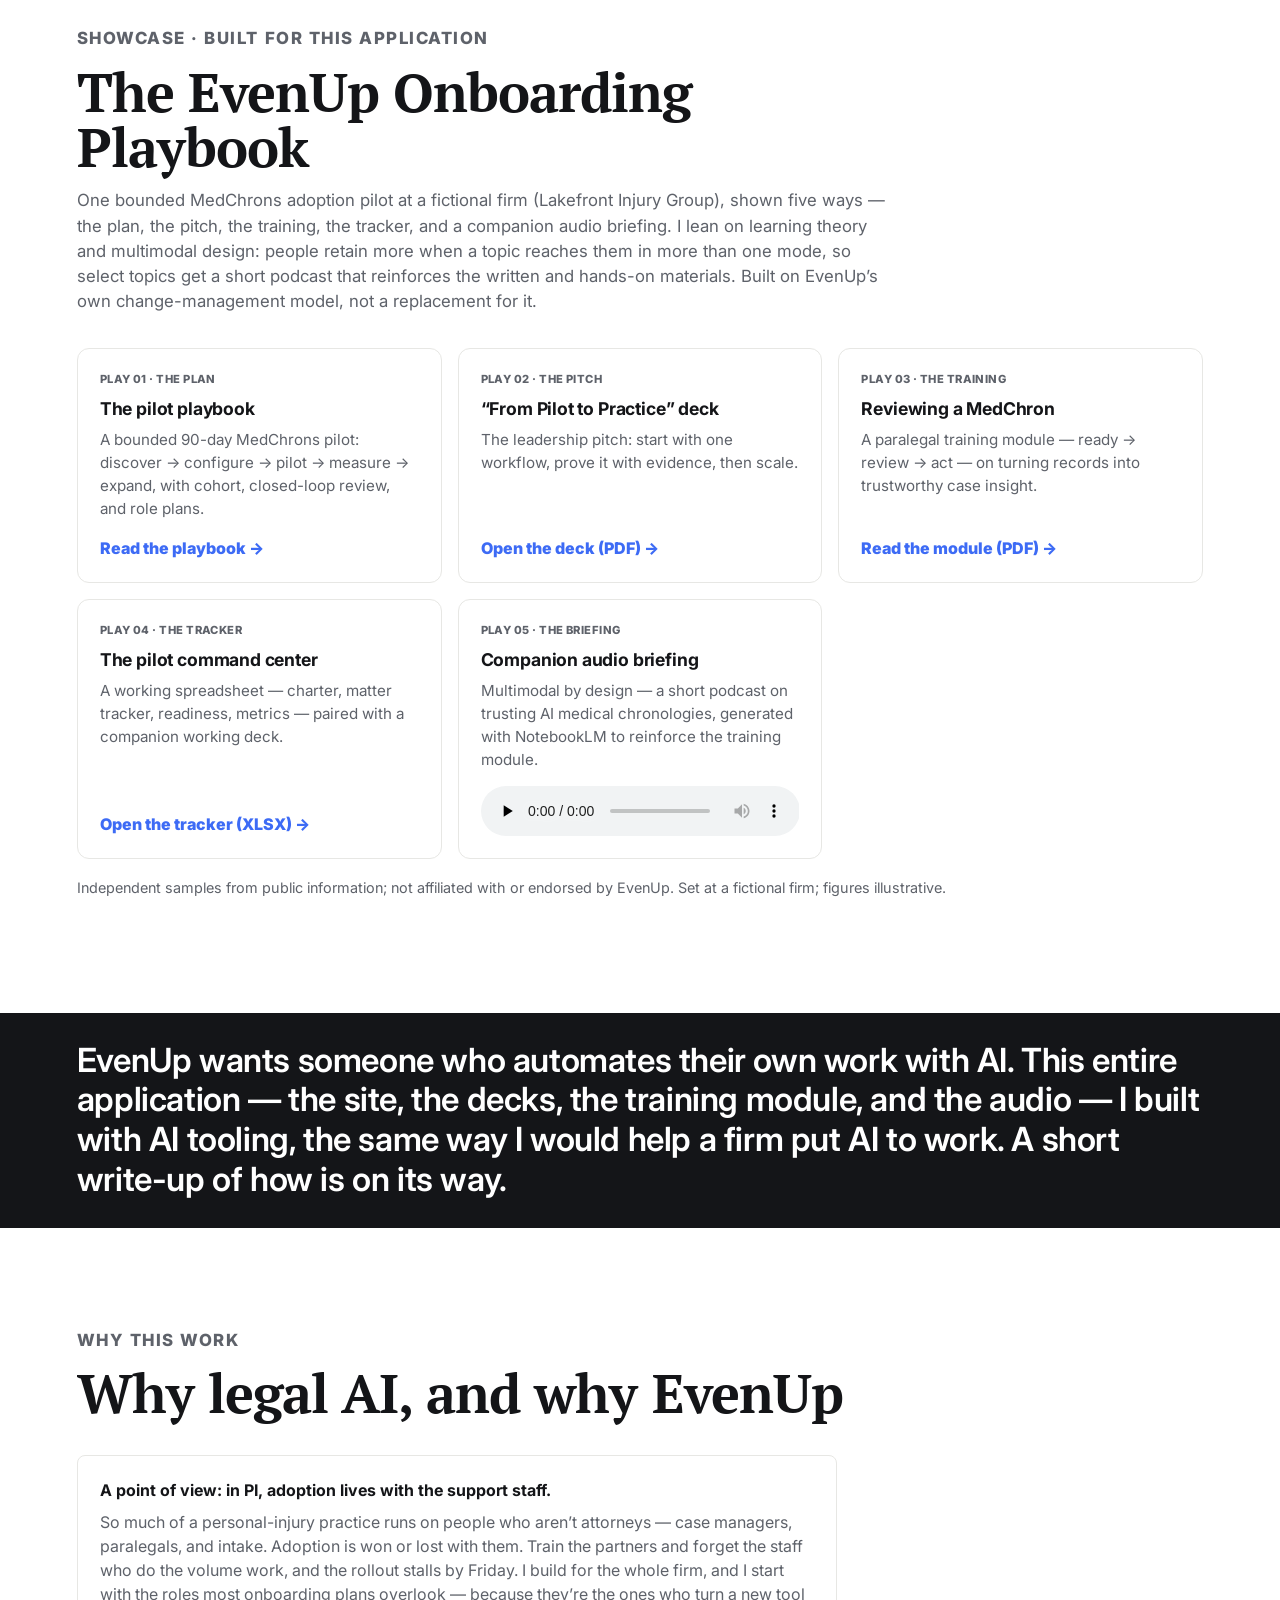
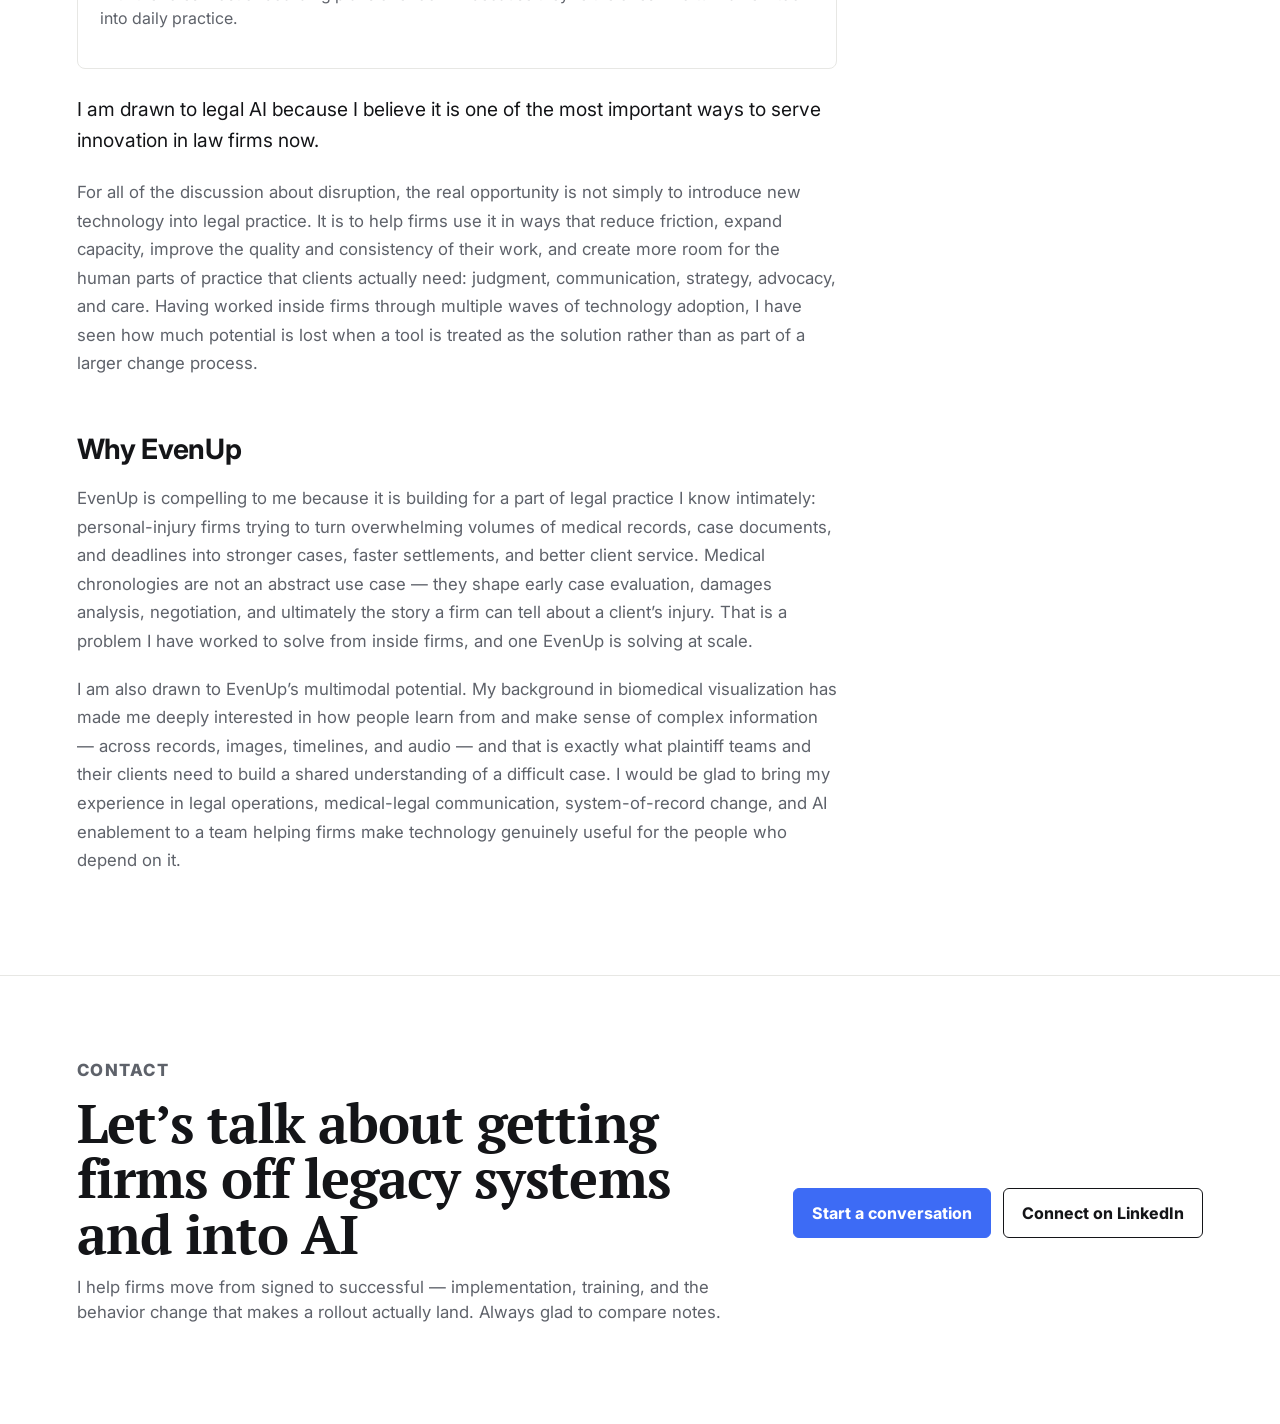
==== commit 5bf35d41: "hero updates" ====
--- a/index.html
+++ b/index.html
@@ -70,10 +70,10 @@
             they work.
           </p>
           <p class="lede">
-            I have learned that software is only as good as its adoption, and adoption is behavior change
-            earned through deep engagement with a firm&rsquo;s people. I now focus that work on AI for
-            personal-injury firms, with a point of view shaped by a recent AI adoption pilot in a
-            medical-malpractice practice.
+            I have learned that software is only as good as its adoption &mdash; and in a personal-injury
+            firm, adoption is won or lost with the people who do the volume work: case managers, paralegals,
+            and intake staff, not only the attorneys. I now focus that work on AI for PI firms, with a point
+            of view shaped by a recent AI adoption pilot in a medical-malpractice practice.
           </p>
           <div class="hero-actions" aria-label="Primary actions">
             <a class="button primary" href="#approach">See the approach</a>
@@ -370,6 +370,16 @@
           <p class="eyebrow">Why this work</p>
           <h2>Why legal AI, and why EvenUp</h2>
         </div>
+        <div class="project-preview" role="note" style="max-width:760px;margin-bottom:1.6rem;">
+          <strong>A point of view: in PI, adoption lives with the support staff.</strong>
+          <p>
+            So much of a personal-injury practice runs on people who aren&rsquo;t attorneys &mdash; case
+            managers, paralegals, and intake. Adoption is won or lost with them. Train the partners and
+            forget the staff who do the volume work, and the rollout stalls by Friday. I build for the whole
+            firm, and I start with the roles most onboarding plans overlook &mdash; because they&rsquo;re the
+            ones who turn a new tool into daily practice.
+          </p>
+        </div>
         <div class="prose">
           <p class="lead">
             I am drawn to legal AI because I believe it is one of the most important ways to serve
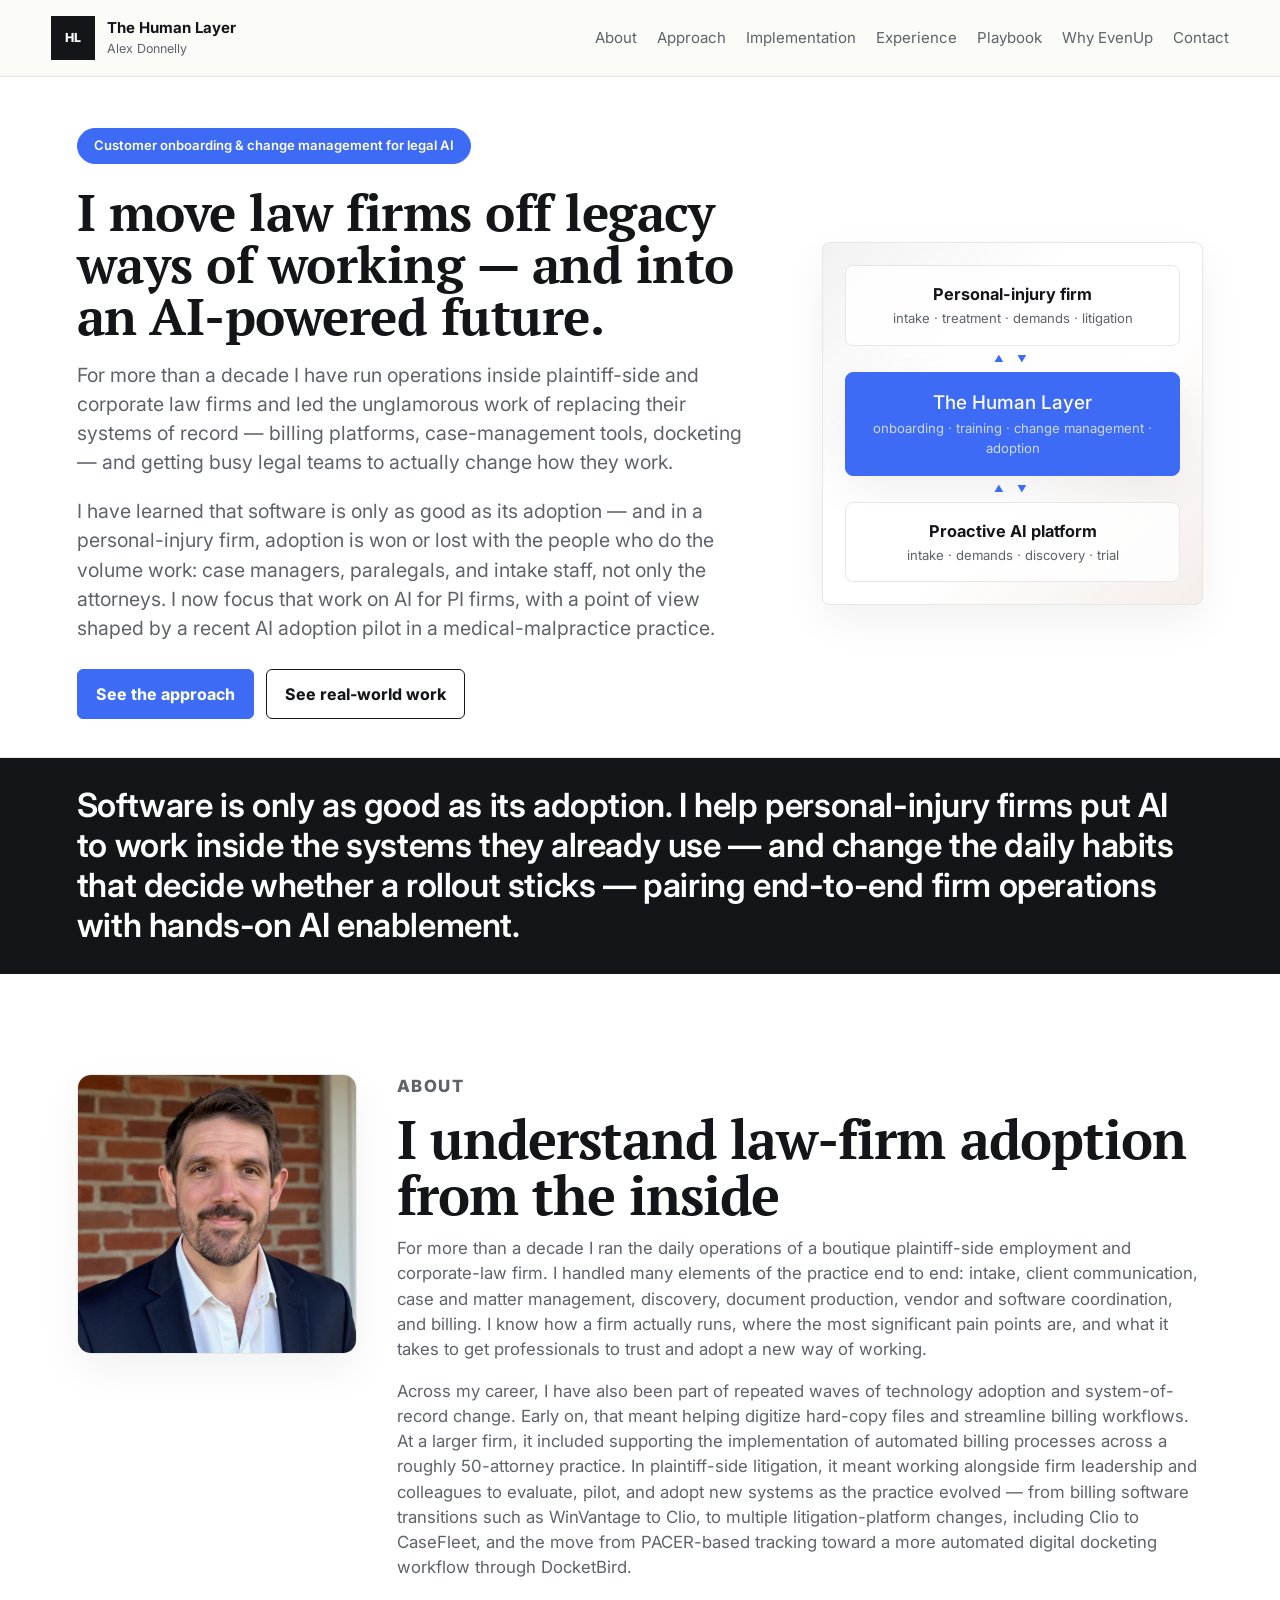
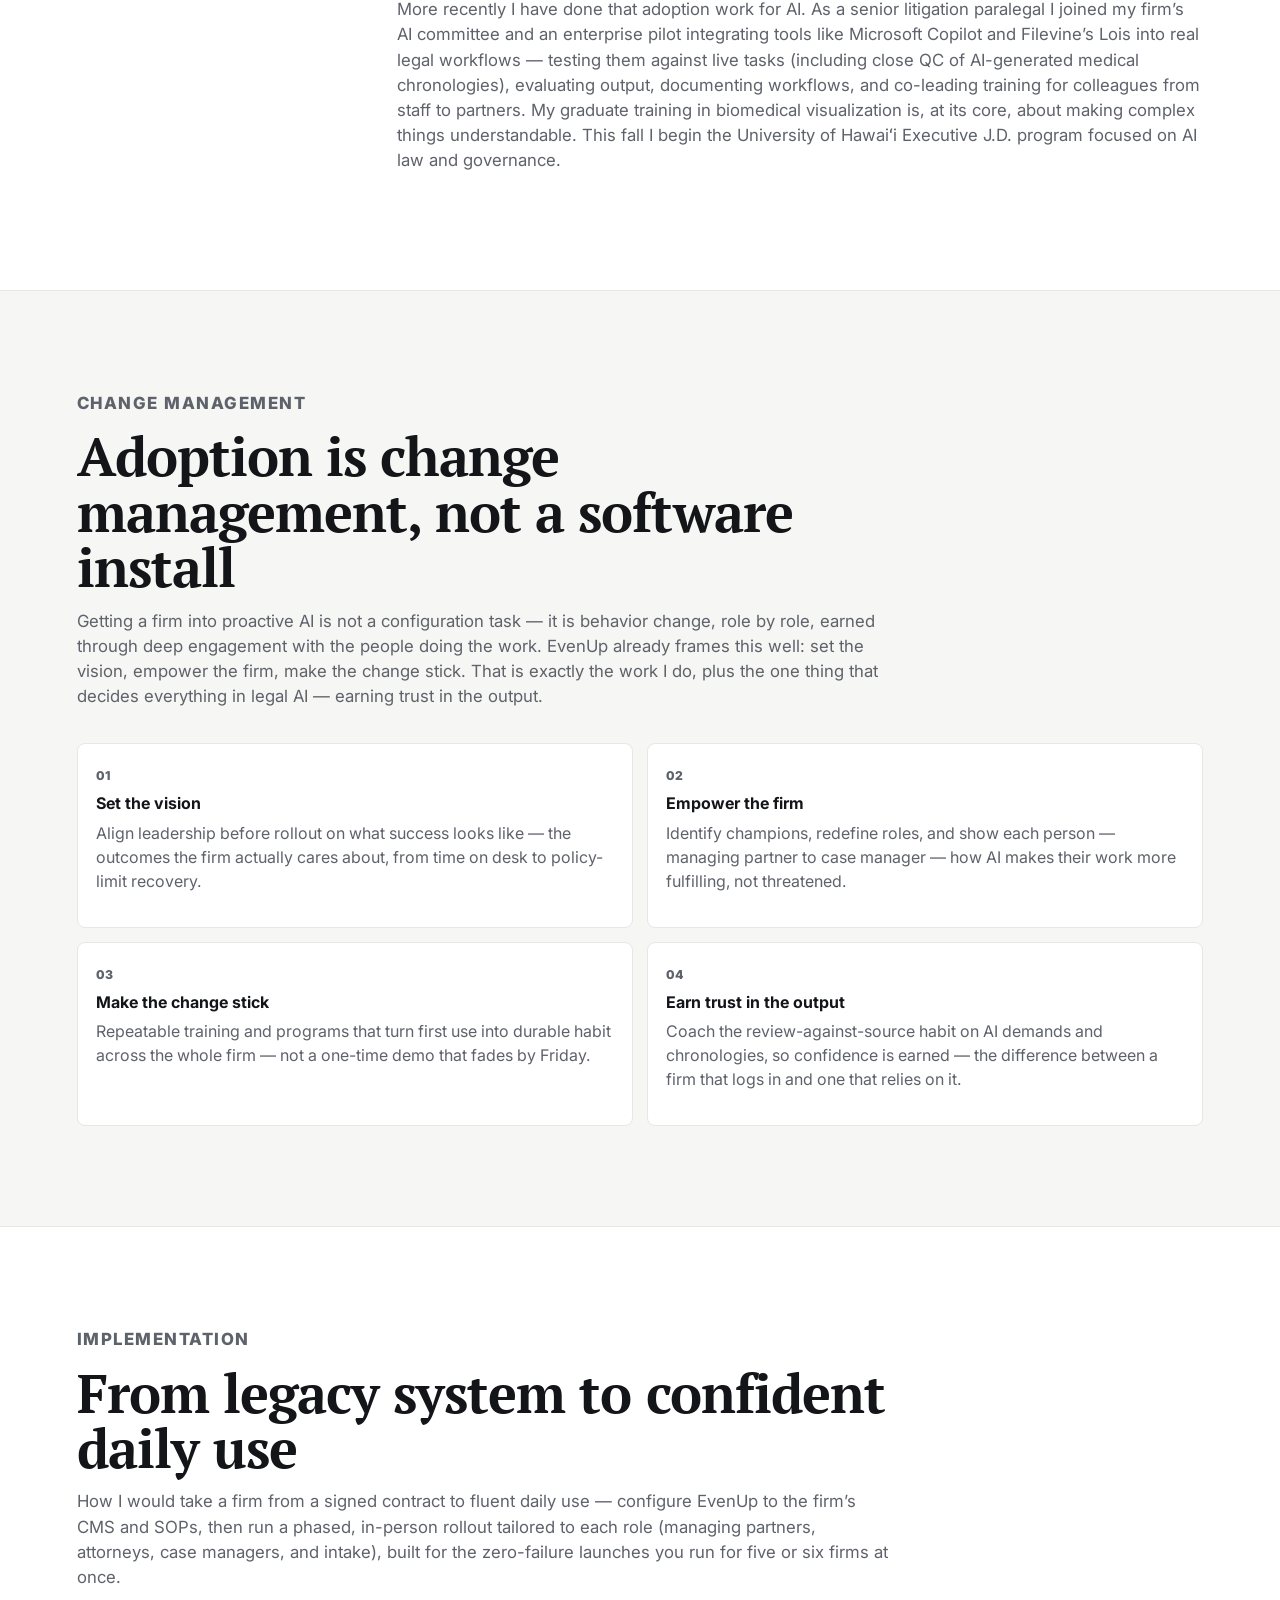
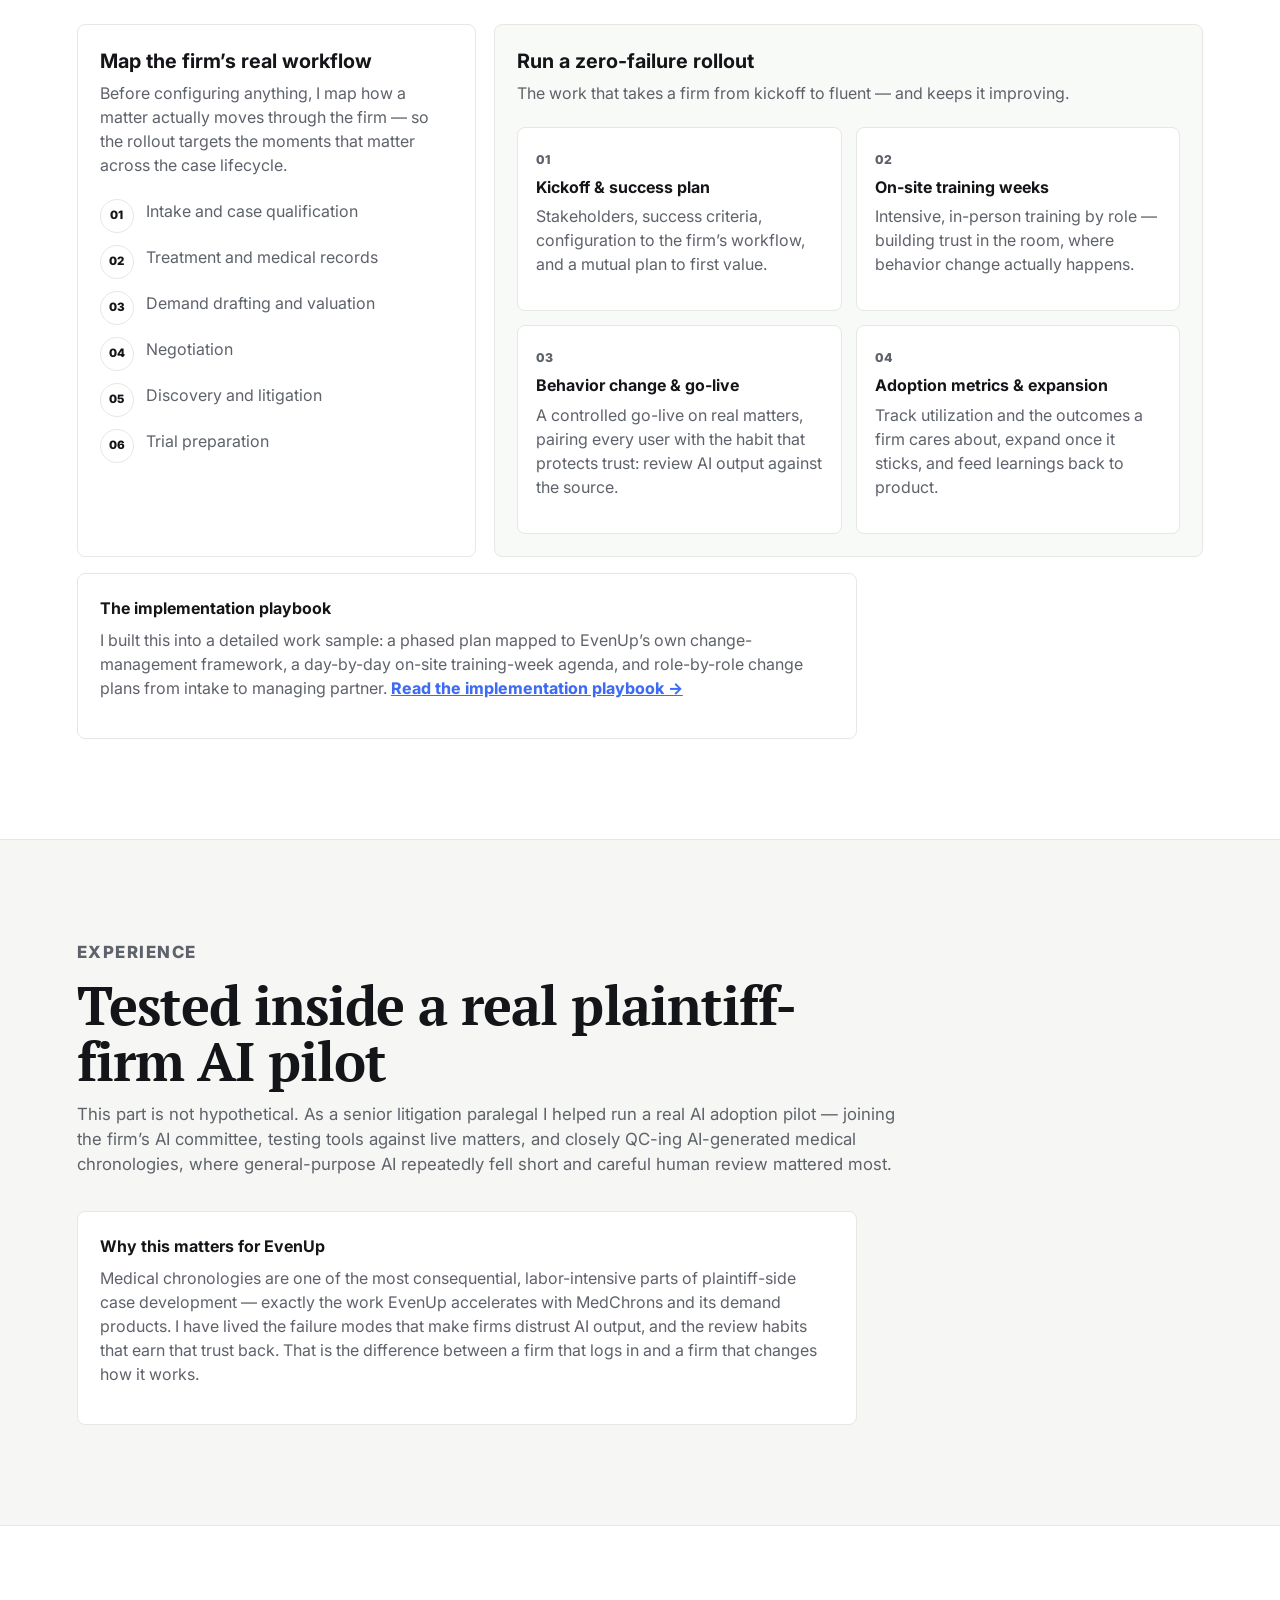
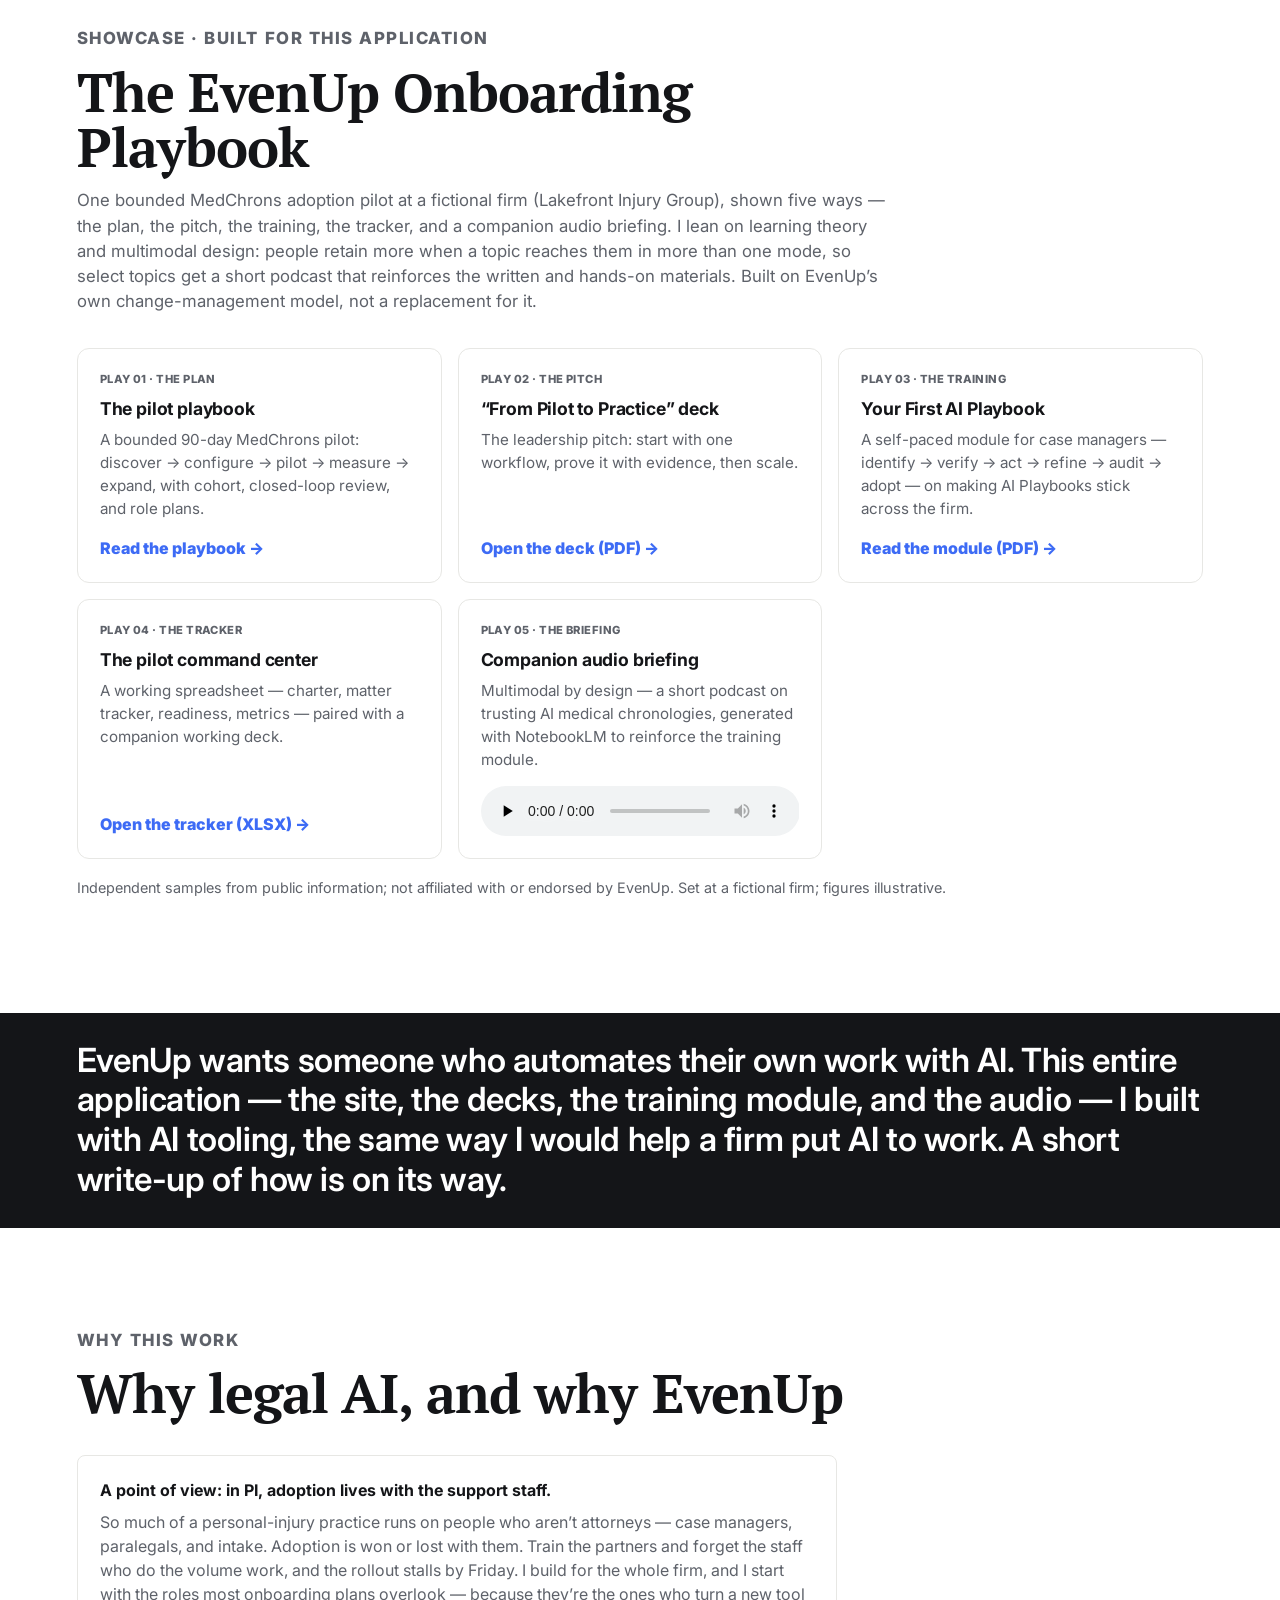
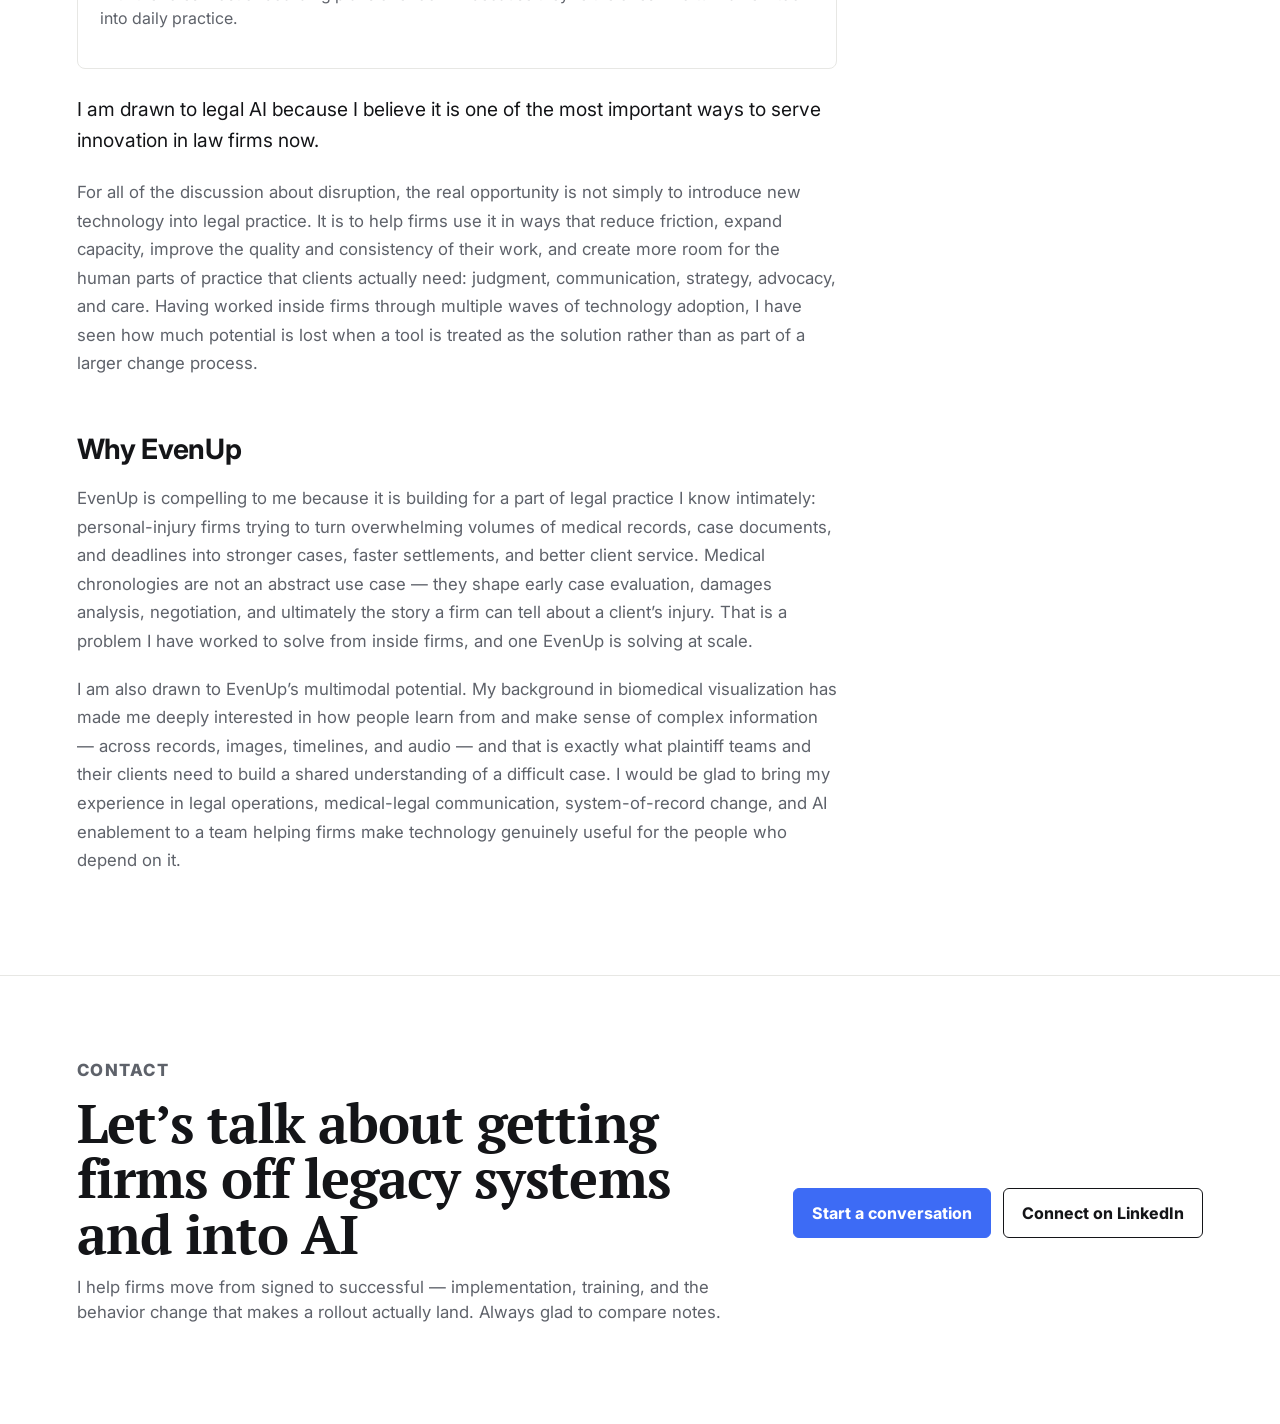
==== commit 0904ca39: "big update" ====
--- a/index.html
+++ b/index.html
@@ -321,11 +321,11 @@
               <span class="suite-action">Open the deck (PDF) <span aria-hidden="true">&rarr;</span></span>
             </a>
 
-            <a class="suite-tile" href="EvenUp_Rise_Module_Script.pdf">
+            <a class="suite-tile" href="EvenUp_Playbooks_Module_Script.pdf">
               <span class="suite-tag">Play 03 &middot; The training</span>
-              <h4>Reviewing a MedChron</h4>
-              <p>A paralegal training module &mdash; ready &rarr; review &rarr; act &mdash; on turning records
-              into trustworthy case insight.</p>
+              <h4>Your First AI Playbook</h4>
+              <p>A self-paced module for case managers &mdash; identify &rarr; verify &rarr; act &rarr; refine
+              &rarr; audit &rarr; adopt &mdash; on making AI Playbooks stick across the firm.</p>
               <span class="suite-action">Read the module (PDF) <span aria-hidden="true">&rarr;</span></span>
             </a>
 
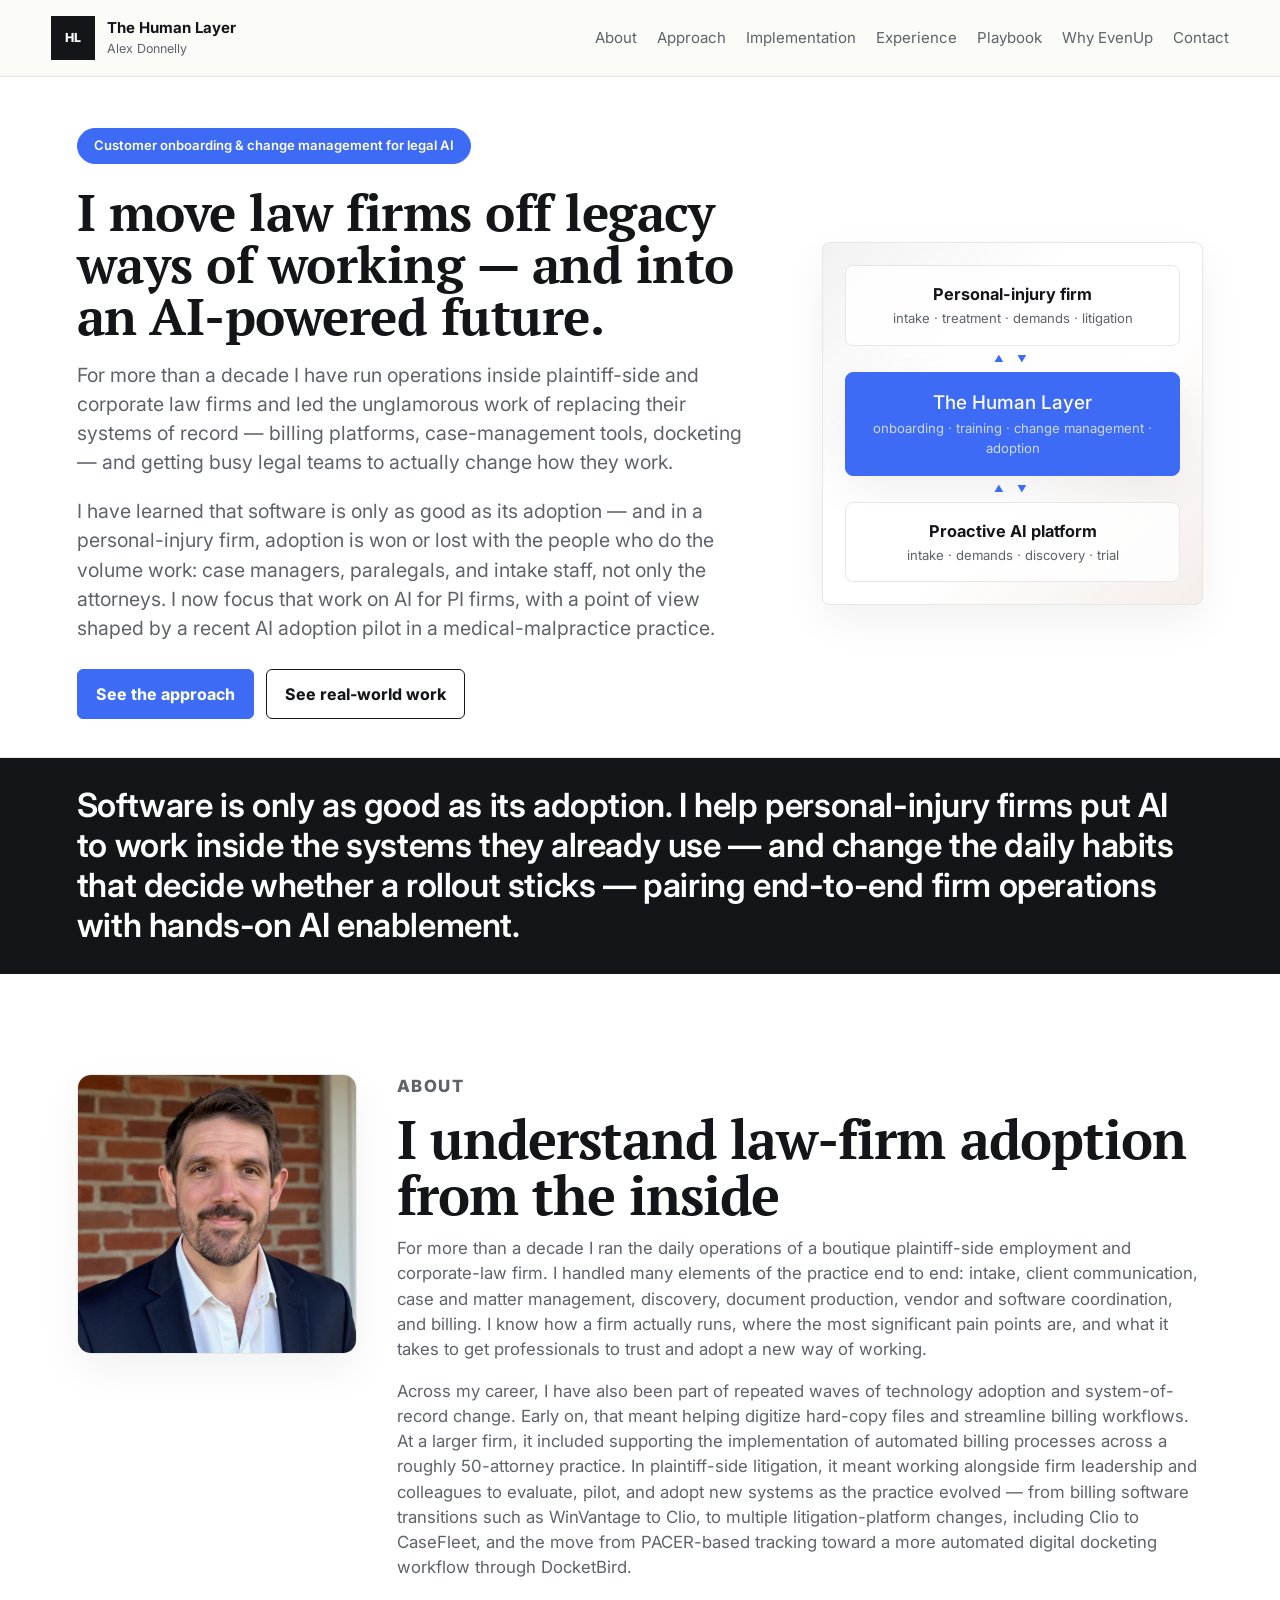
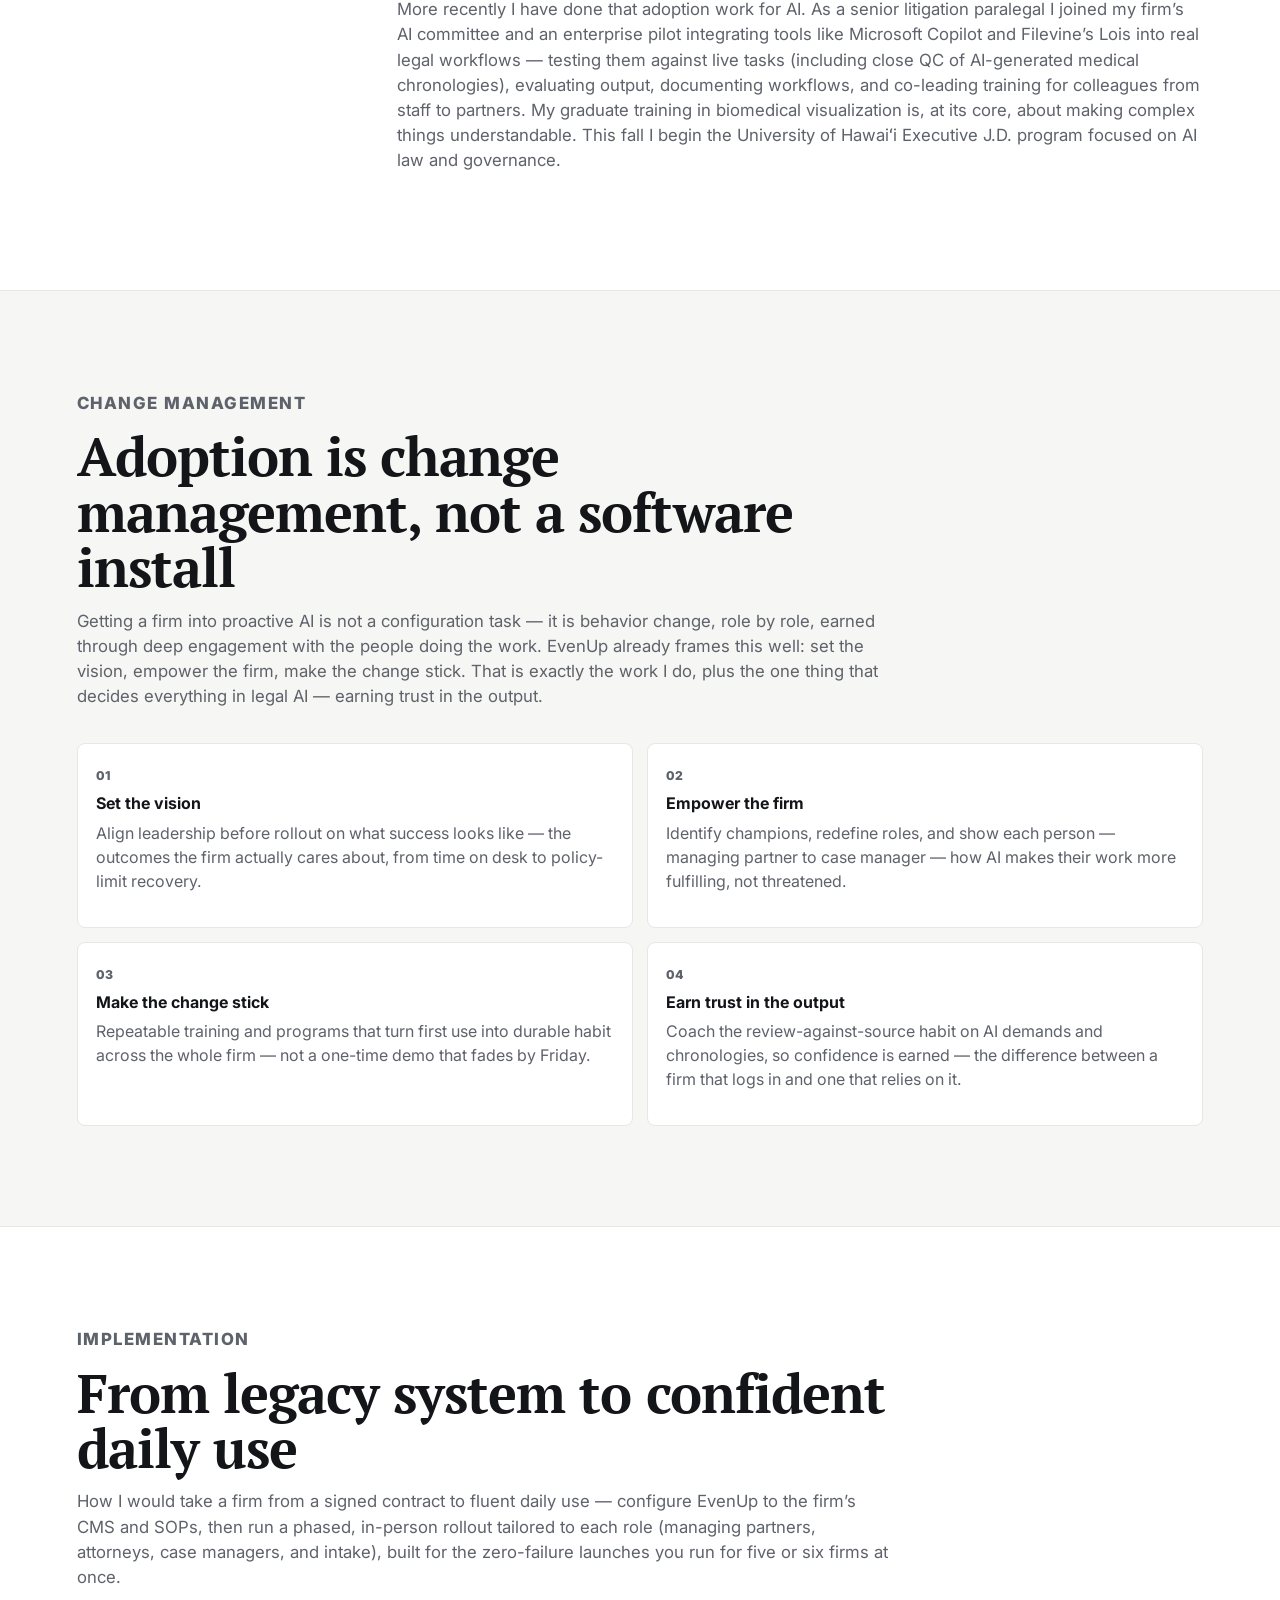
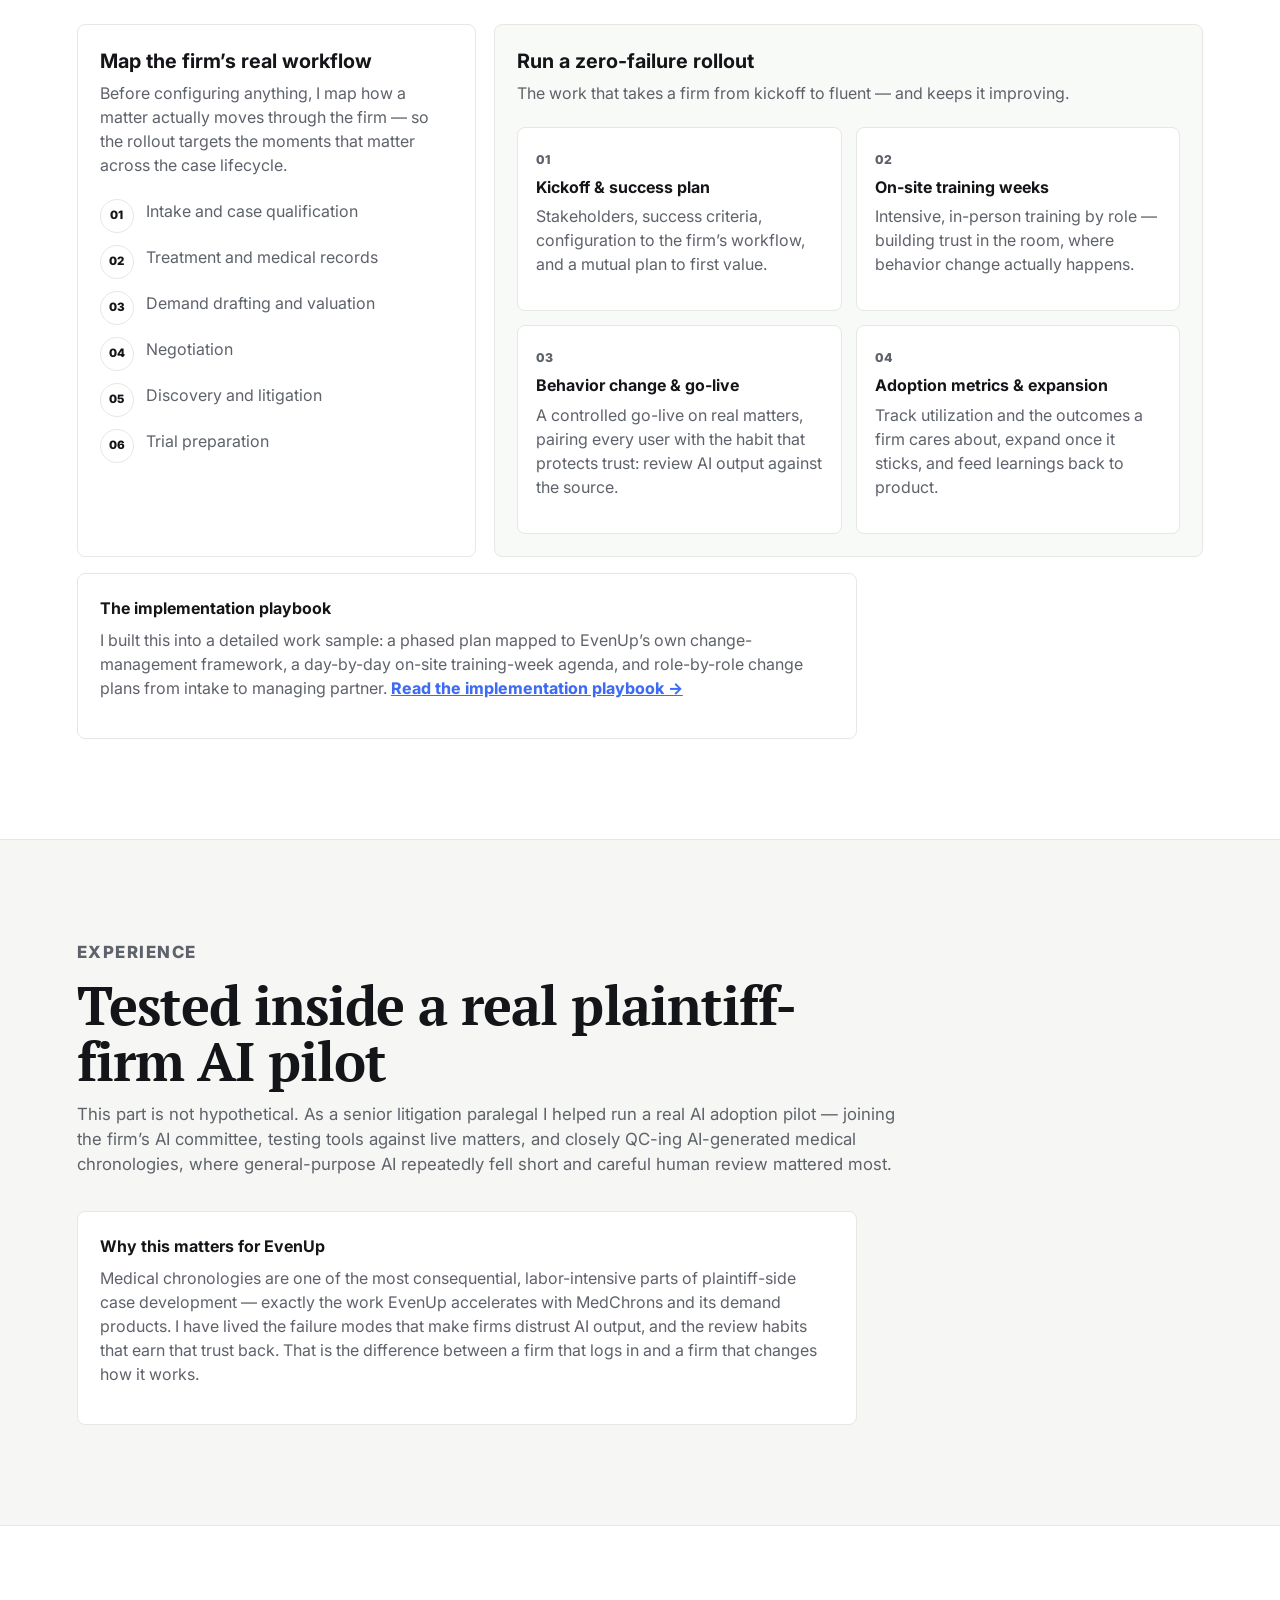
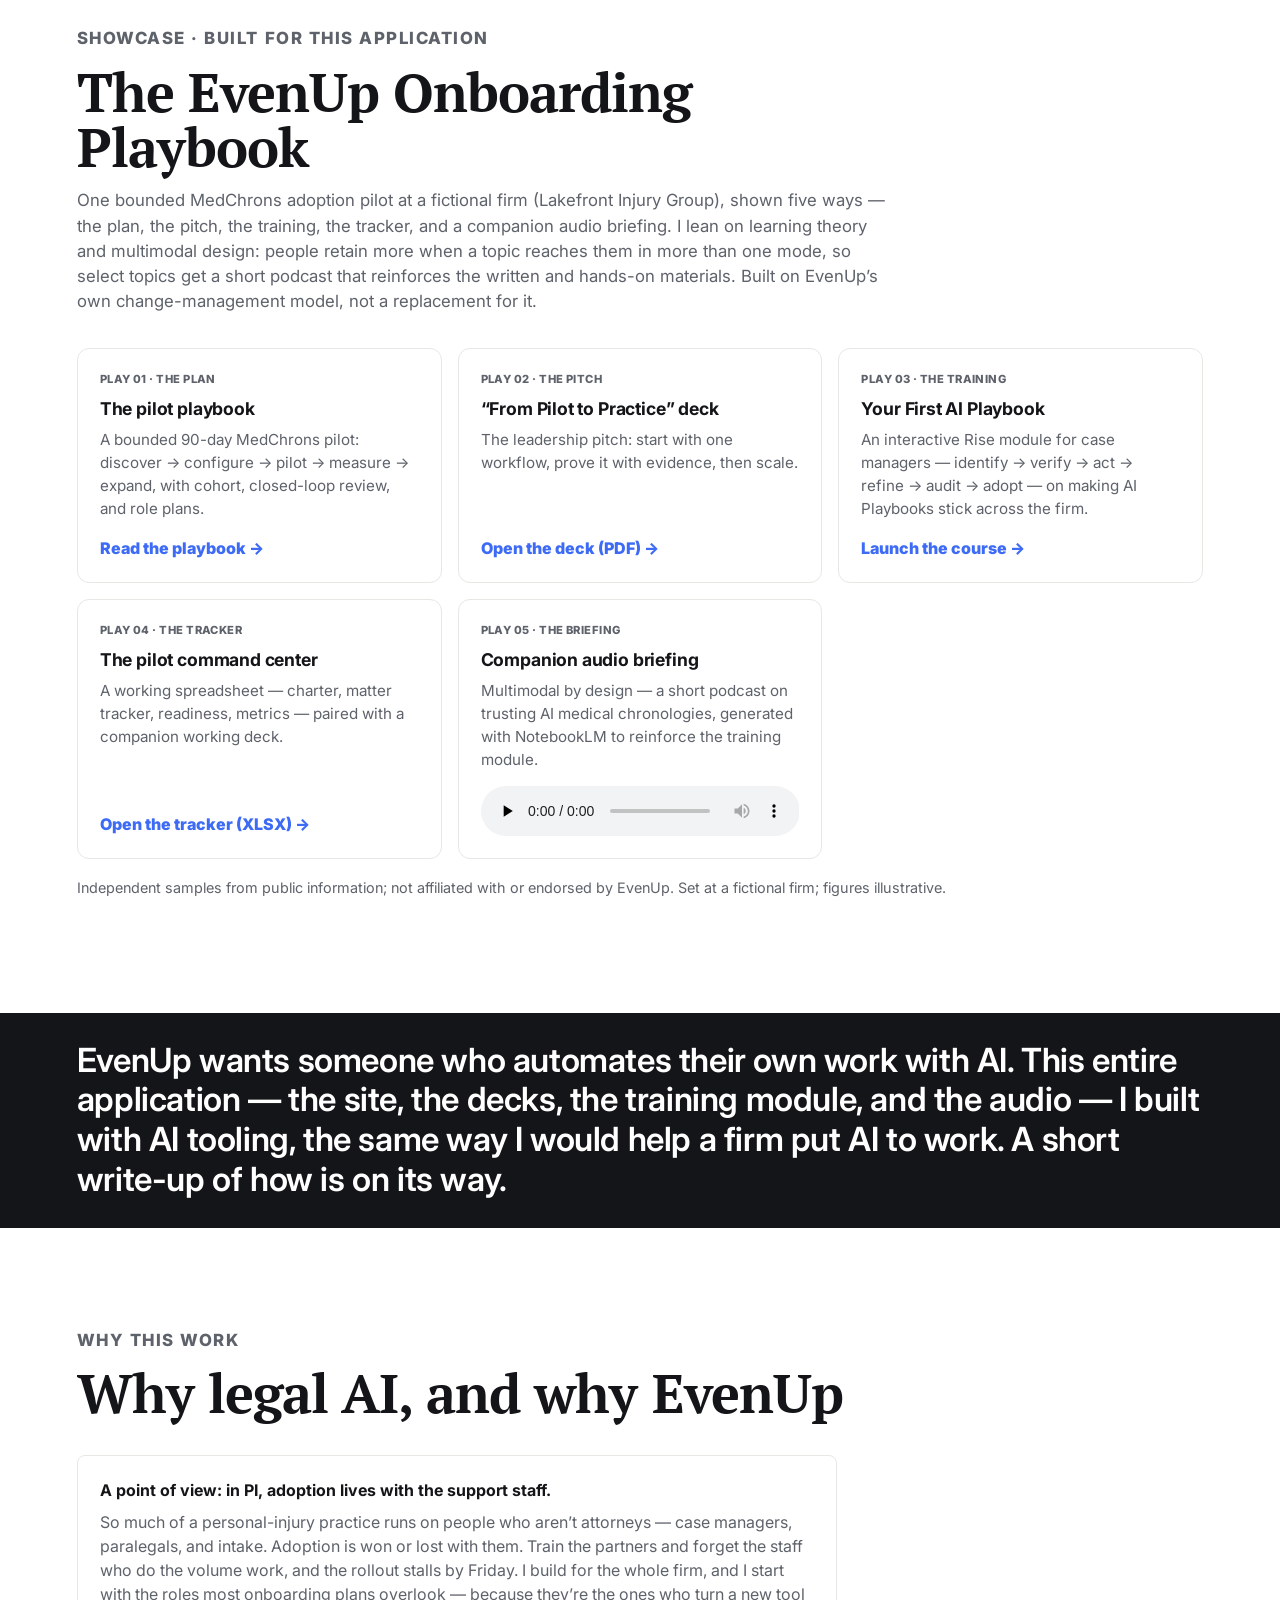
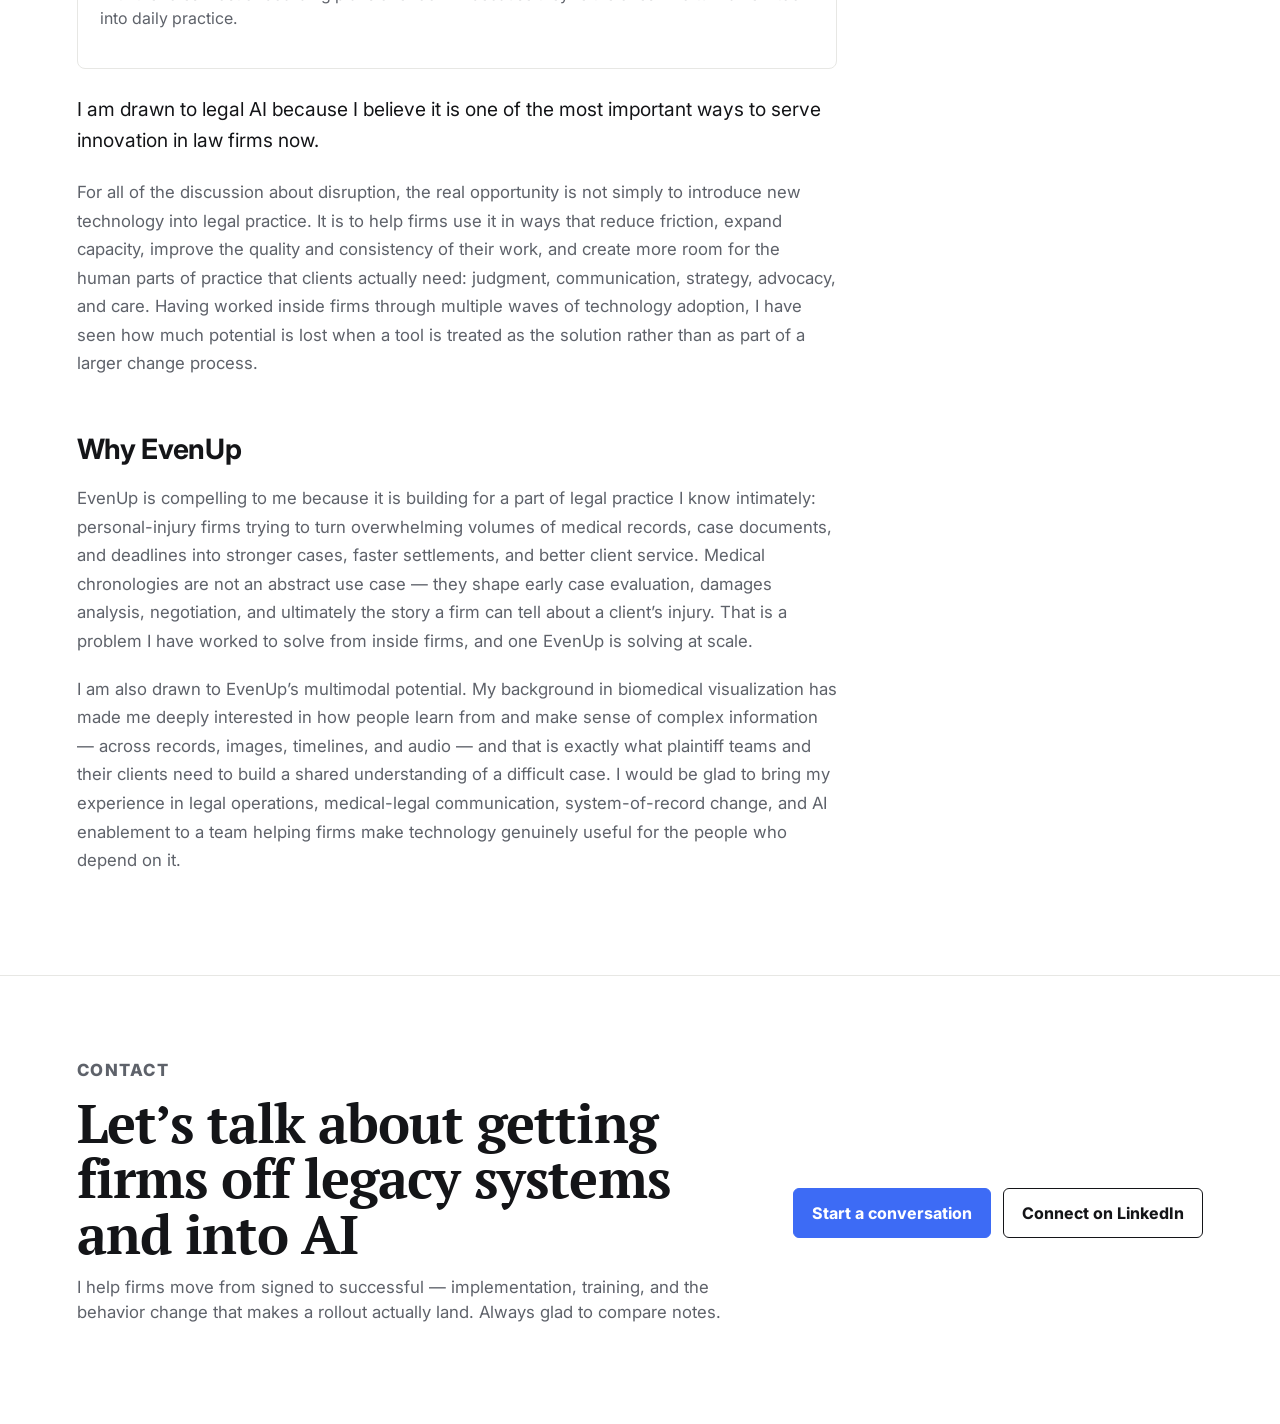
==== commit f90667b6: "new" ====
--- a/index.html
+++ b/index.html
@@ -321,12 +321,12 @@
               <span class="suite-action">Open the deck (PDF) <span aria-hidden="true">&rarr;</span></span>
             </a>
 
-            <a class="suite-tile" href="EvenUp_Playbooks_Module_Script.pdf">
+            <a class="suite-tile" href="module.html">
               <span class="suite-tag">Play 03 &middot; The training</span>
               <h4>Your First AI Playbook</h4>
-              <p>A self-paced module for case managers &mdash; identify &rarr; verify &rarr; act &rarr; refine
-              &rarr; audit &rarr; adopt &mdash; on making AI Playbooks stick across the firm.</p>
-              <span class="suite-action">Read the module (PDF) <span aria-hidden="true">&rarr;</span></span>
+              <p>An interactive Rise module for case managers &mdash; identify &rarr; verify &rarr; act &rarr;
+              refine &rarr; audit &rarr; adopt &mdash; on making AI Playbooks stick across the firm.</p>
+              <span class="suite-action">Launch the course <span aria-hidden="true">&rarr;</span></span>
             </a>
 
             <a class="suite-tile" href="EvenUp_Onboarding_Plan.xlsx">
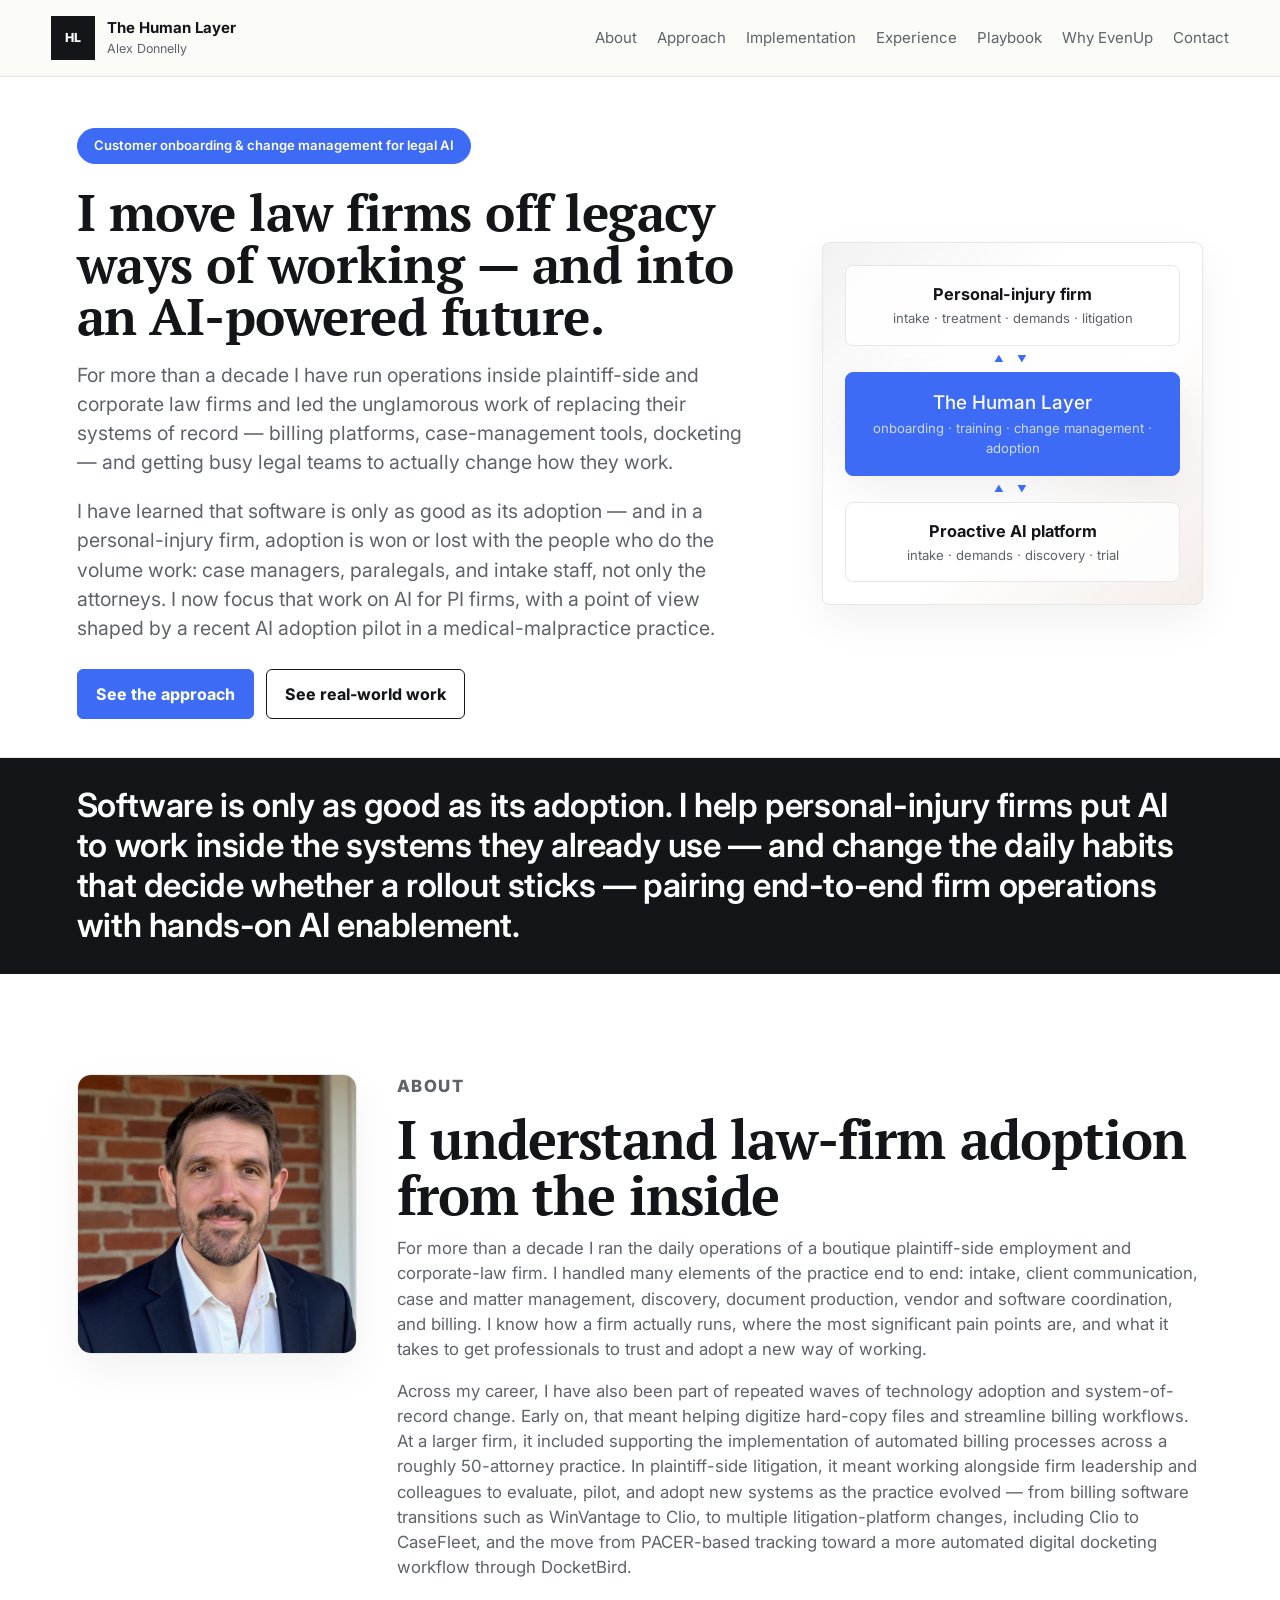
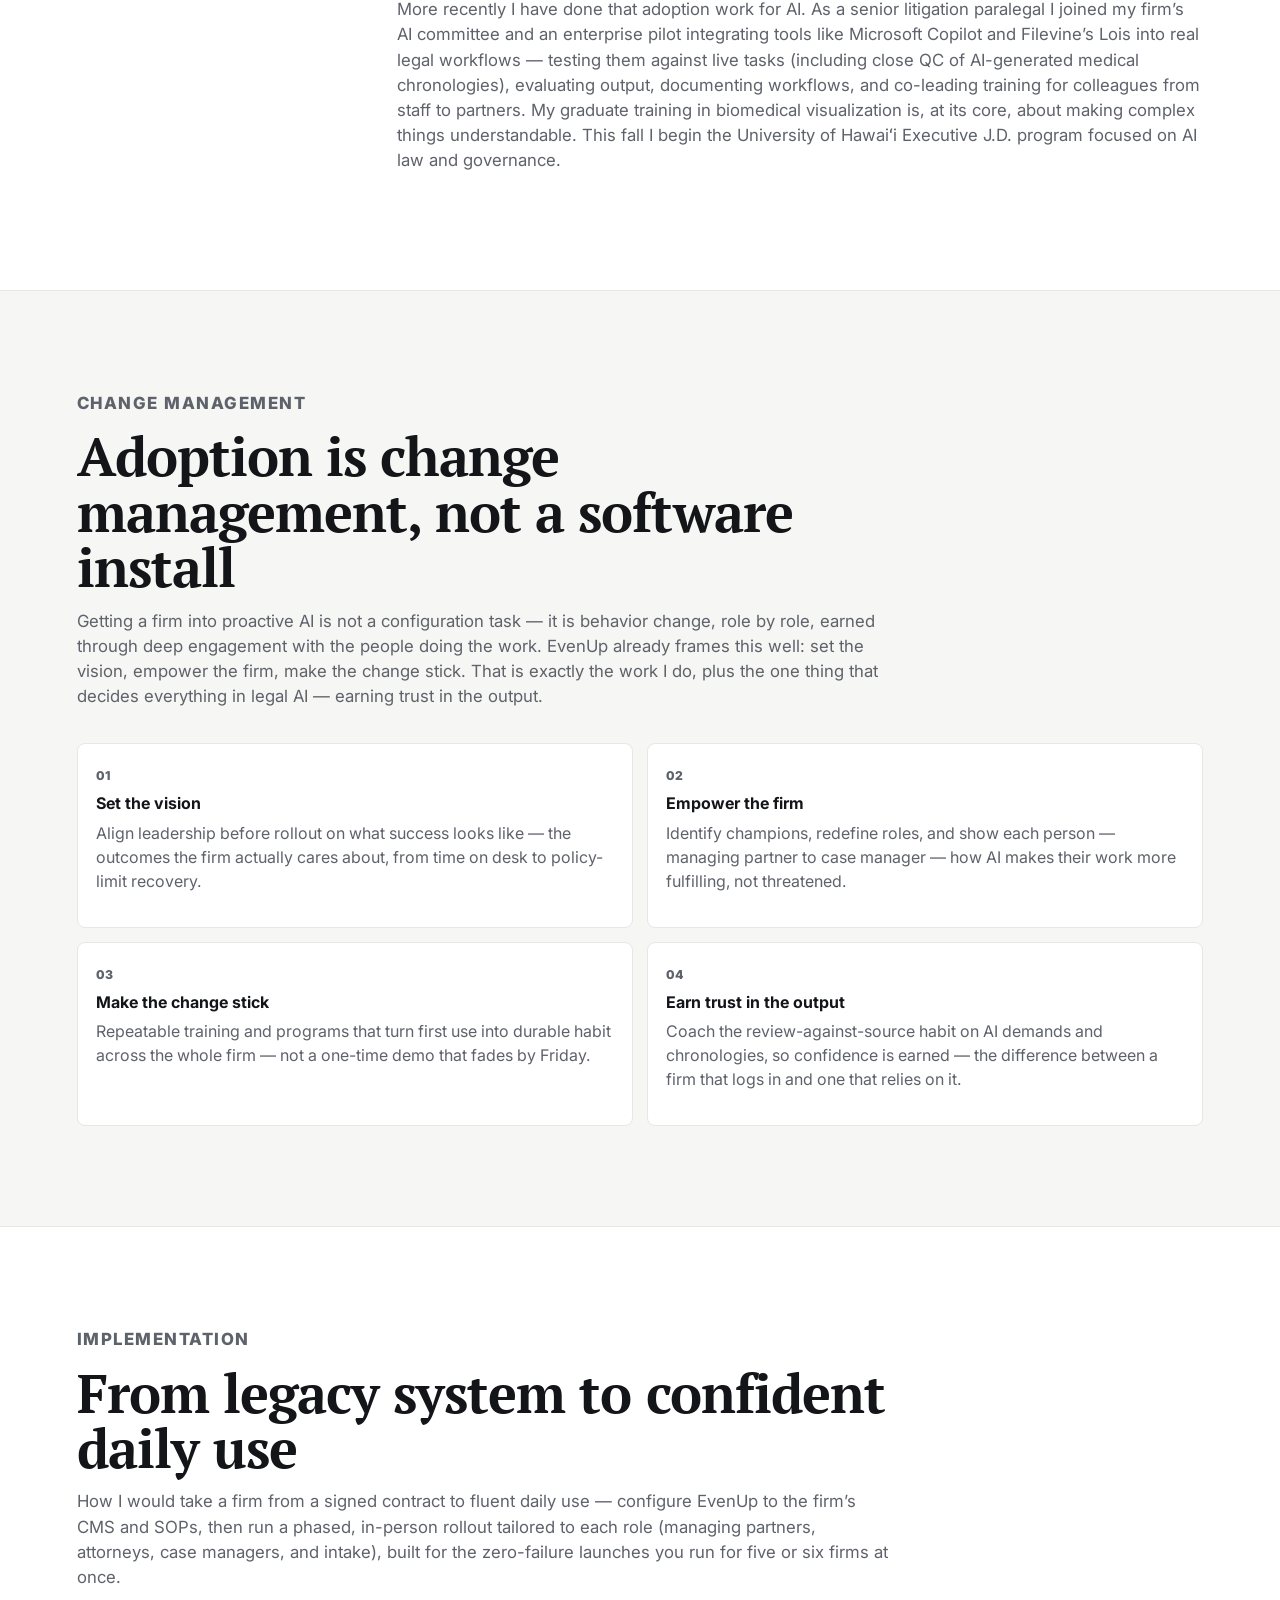
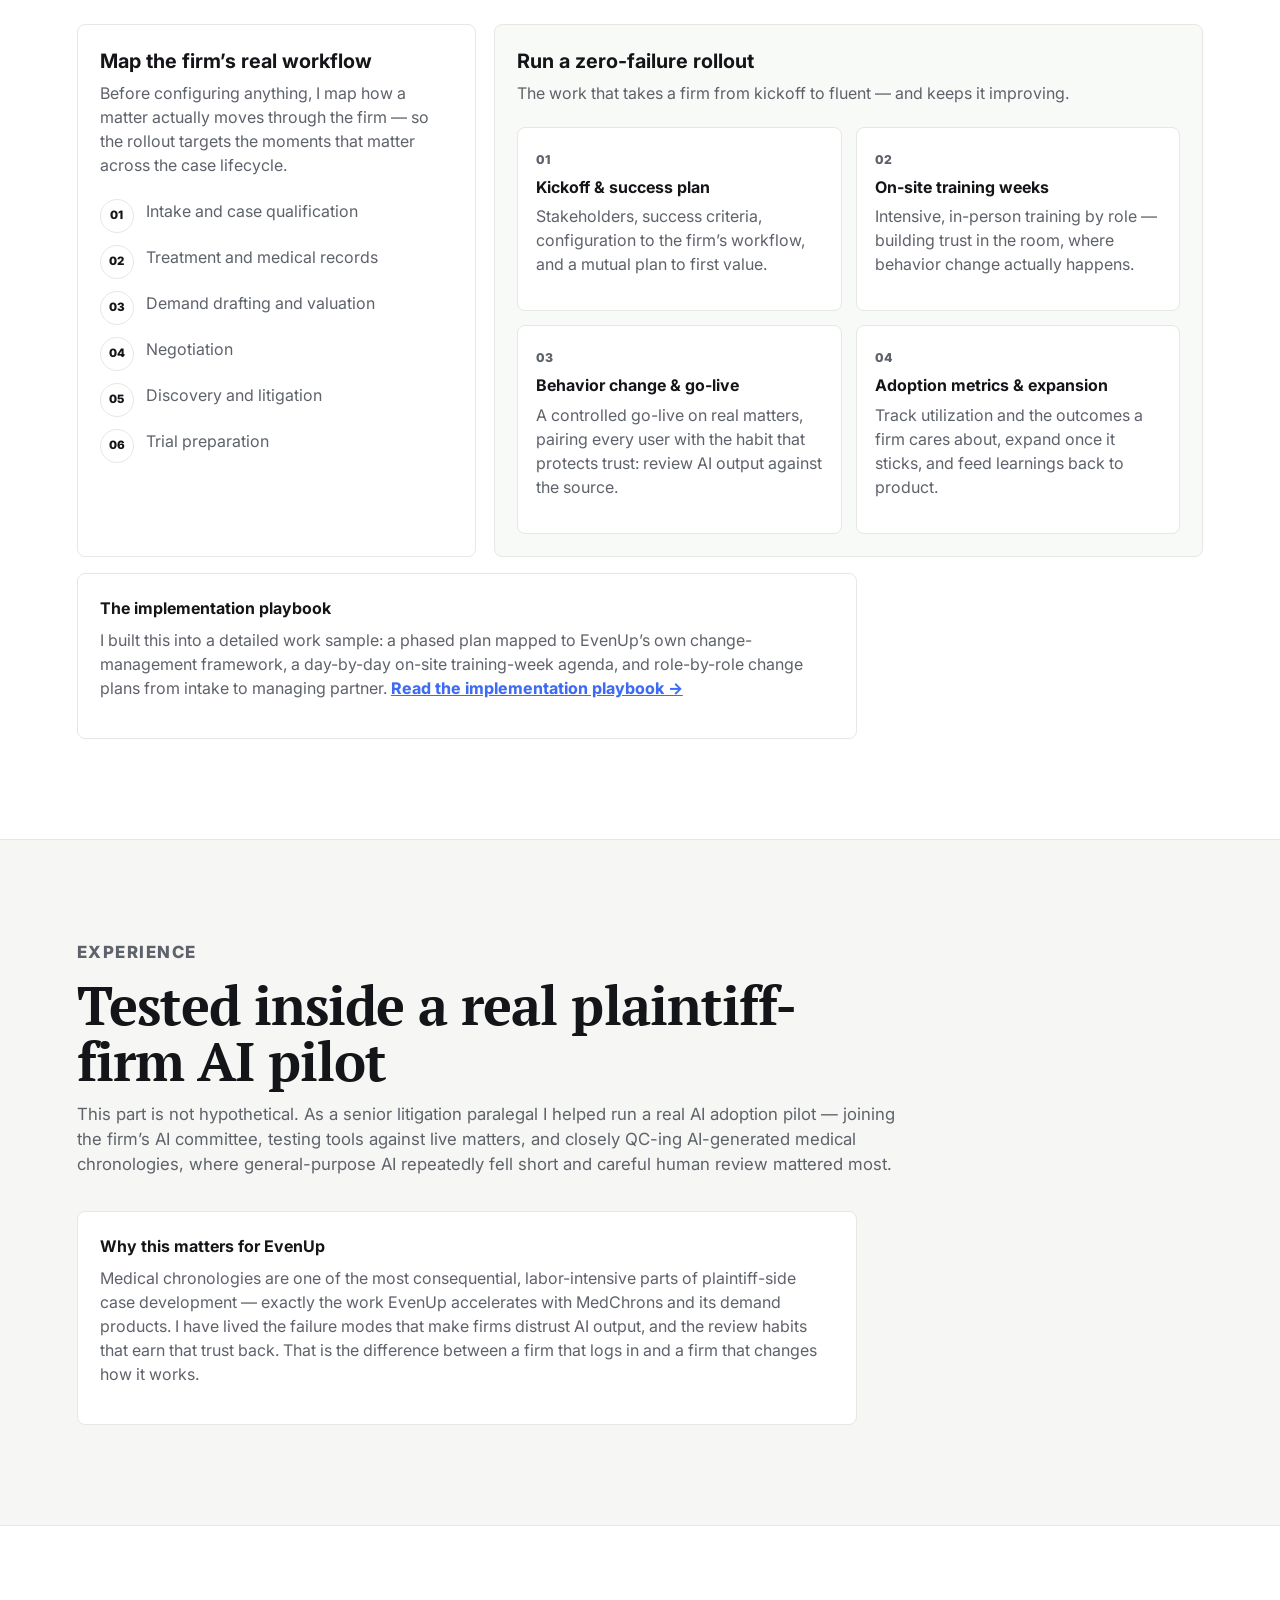
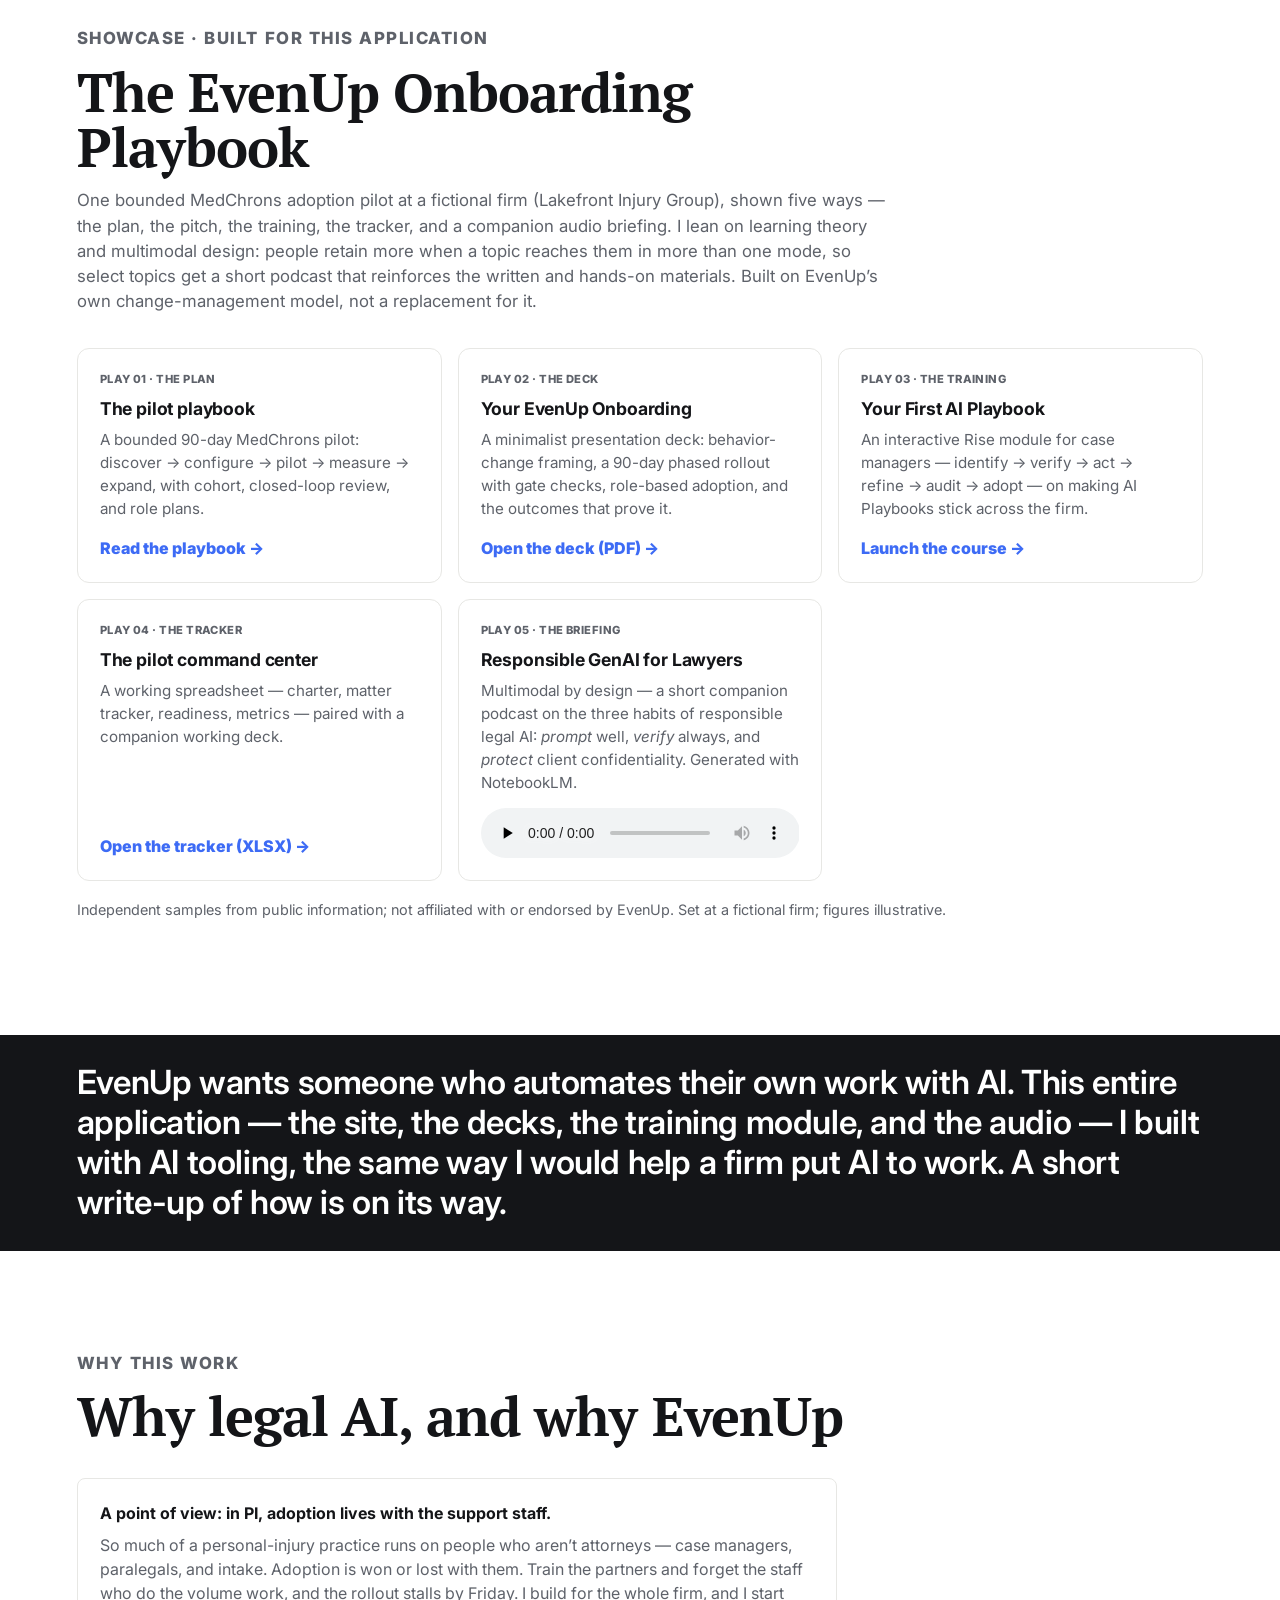
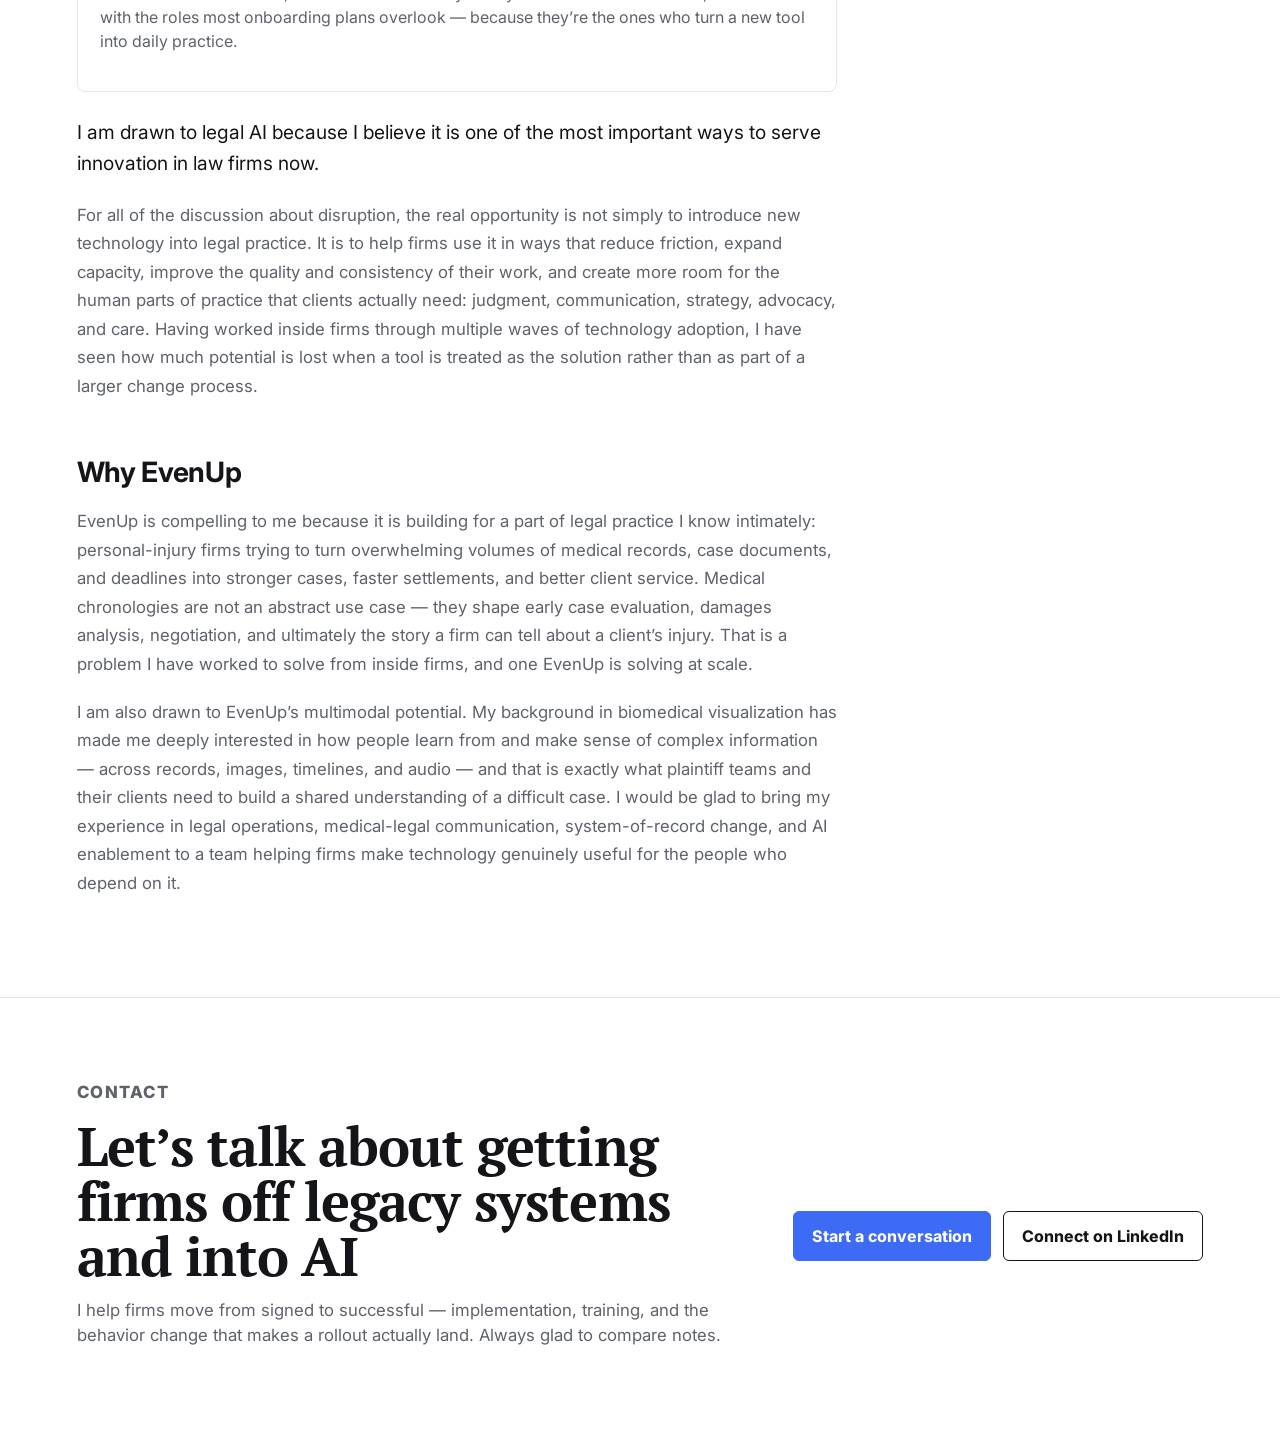
==== commit c6047c42: "big push" ====
--- a/index.html
+++ b/index.html
@@ -314,10 +314,11 @@
               <span class="suite-action">Read the playbook <span aria-hidden="true">&rarr;</span></span>
             </a>
 
-            <a class="suite-tile" href="EvenUp_Kickoff_Success_Plan.pdf">
-              <span class="suite-tag">Play 02 &middot; The pitch</span>
-              <h4>&ldquo;From Pilot to Practice&rdquo; deck</h4>
-              <p>The leadership pitch: start with one workflow, prove it with evidence, then scale.</p>
+            <a class="suite-tile" href="EvenUp_Onboarding_Deck.pdf">
+              <span class="suite-tag">Play 02 &middot; The deck</span>
+              <h4>Your EvenUp Onboarding</h4>
+              <p>A minimalist presentation deck: behavior-change framing, a 90-day phased rollout with gate
+              checks, role-based adoption, and the outcomes that prove it.</p>
               <span class="suite-action">Open the deck (PDF) <span aria-hidden="true">&rarr;</span></span>
             </a>
 
@@ -339,13 +340,14 @@
 
             <div class="suite-tile suite-tile--audio">
               <span class="suite-tag">Play 05 &middot; The briefing</span>
-              <h4>Companion audio briefing</h4>
-              <p>Multimodal by design &mdash; a short podcast on trusting AI medical chronologies, generated
-              with NotebookLM to reinforce the training module.</p>
+              <h4>Responsible GenAI for Lawyers</h4>
+              <p>Multimodal by design &mdash; a short companion podcast on the three habits of responsible
+              legal AI: <em>prompt</em> well, <em>verify</em> always, and <em>protect</em> client
+              confidentiality. Generated with NotebookLM.</p>
               <audio controls preload="none" class="suite-audio">
-                <source src="EvenUp_Chronology_Briefing.m4a" type="audio/mp4">
+                <source src="Responsible_GenAI_for_Lawyers.m4a" type="audio/mp4">
                 Your browser doesn&rsquo;t support inline audio &mdash;
-                <a href="EvenUp_Chronology_Briefing.m4a">download the briefing</a>.
+                <a href="Responsible_GenAI_for_Lawyers.m4a">download the briefing</a>.
               </audio>
             </div>
           </div>
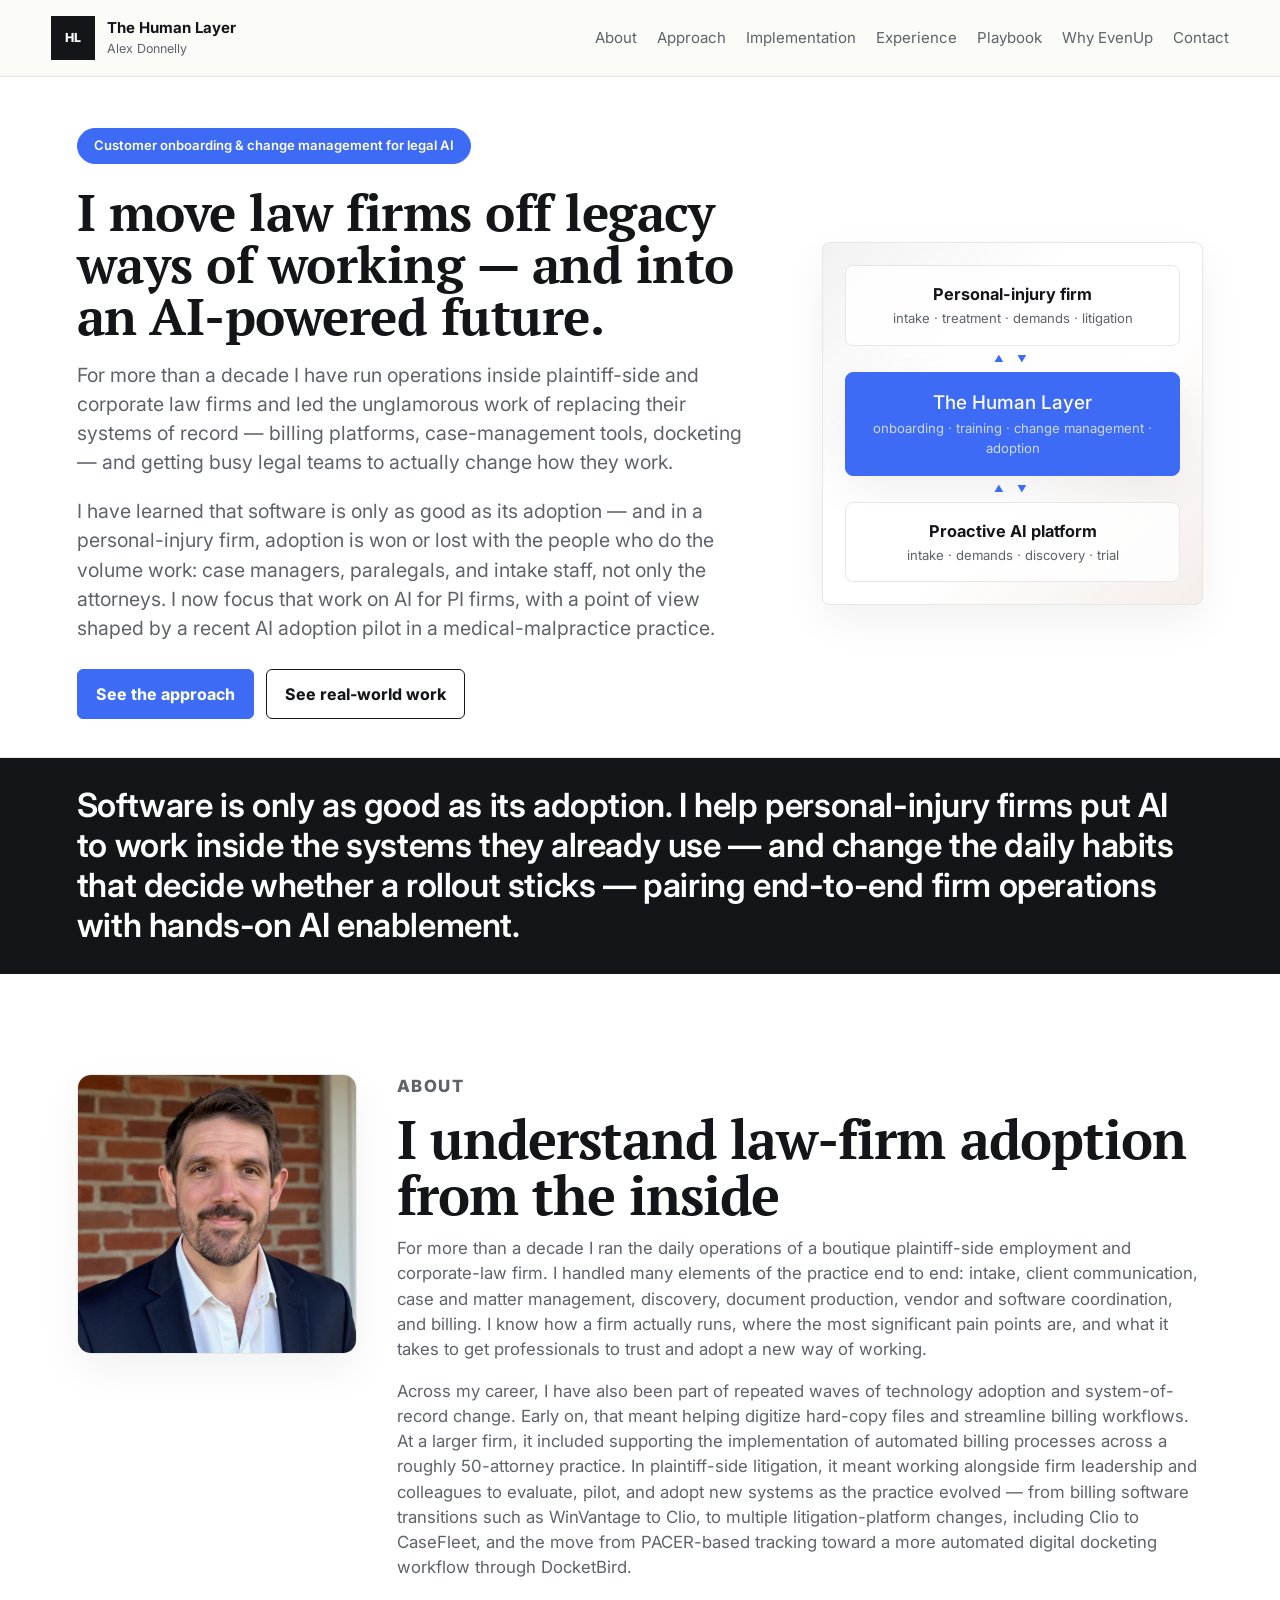
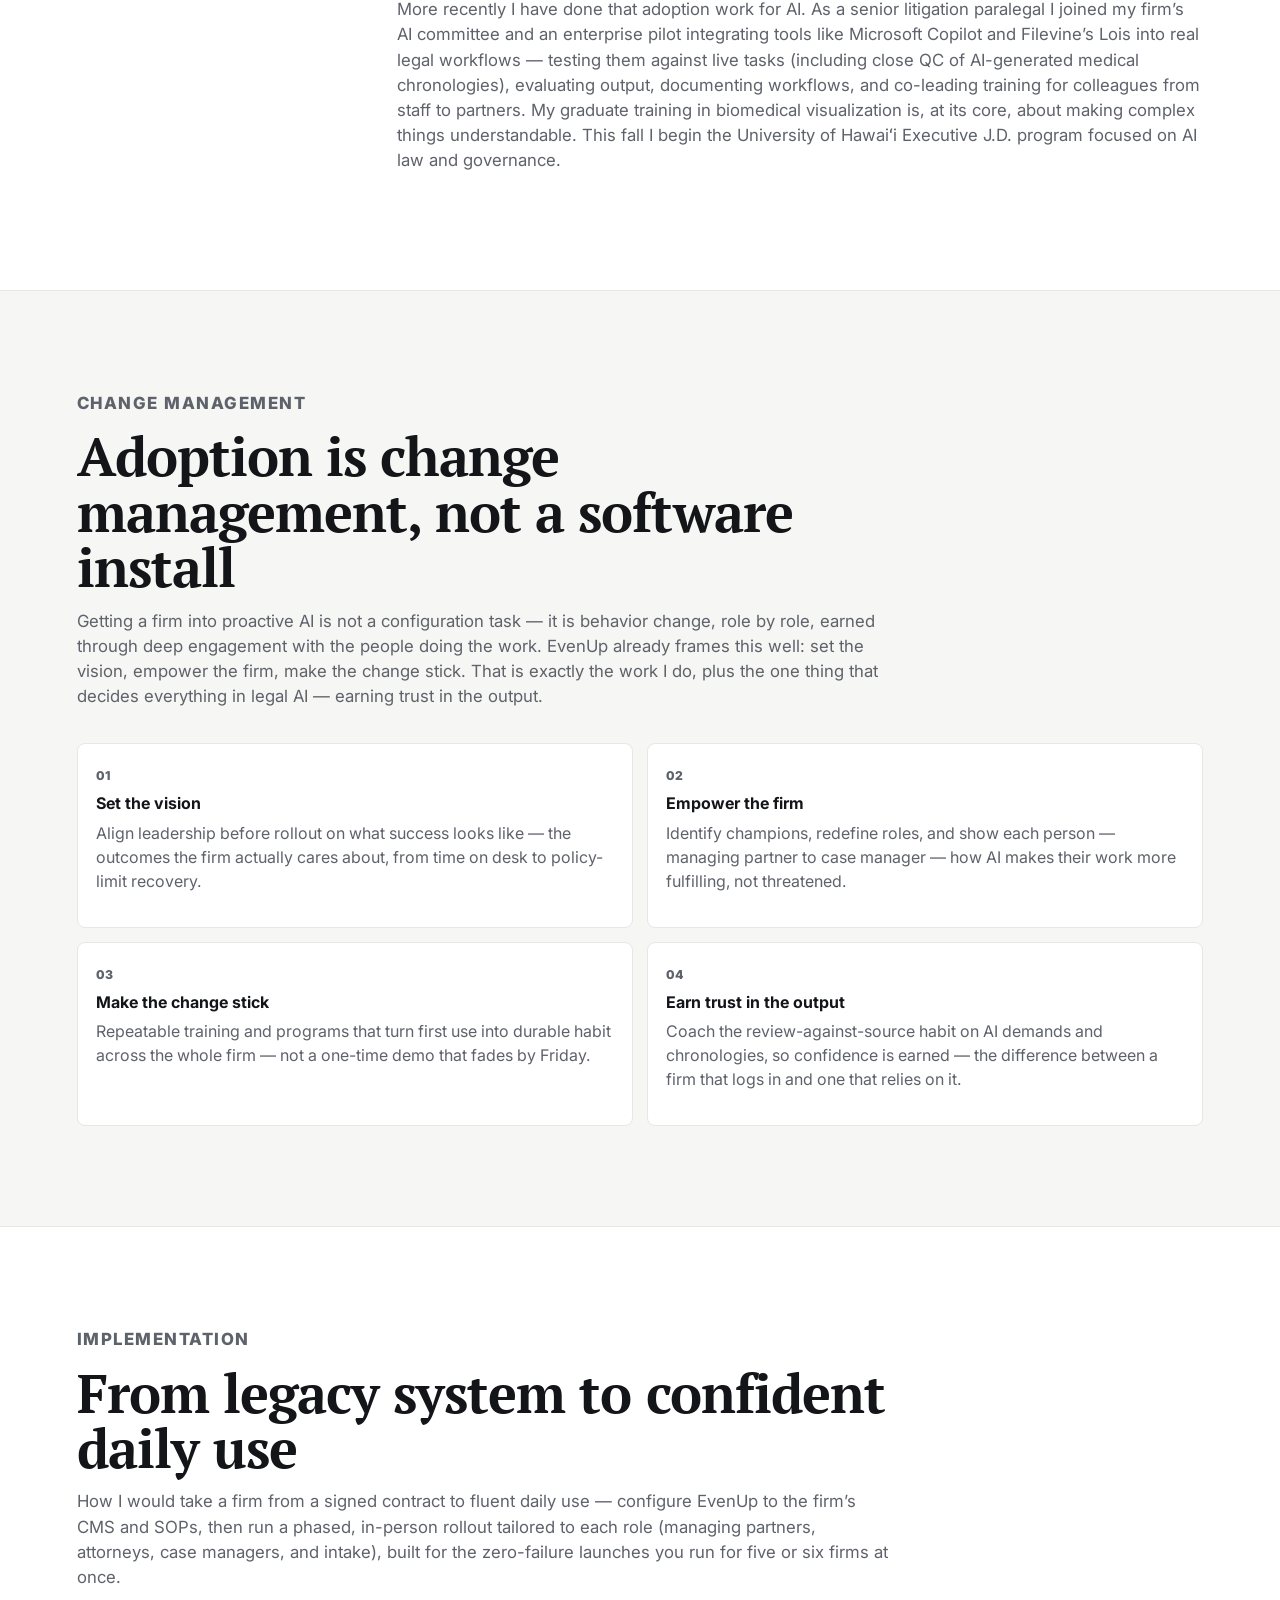
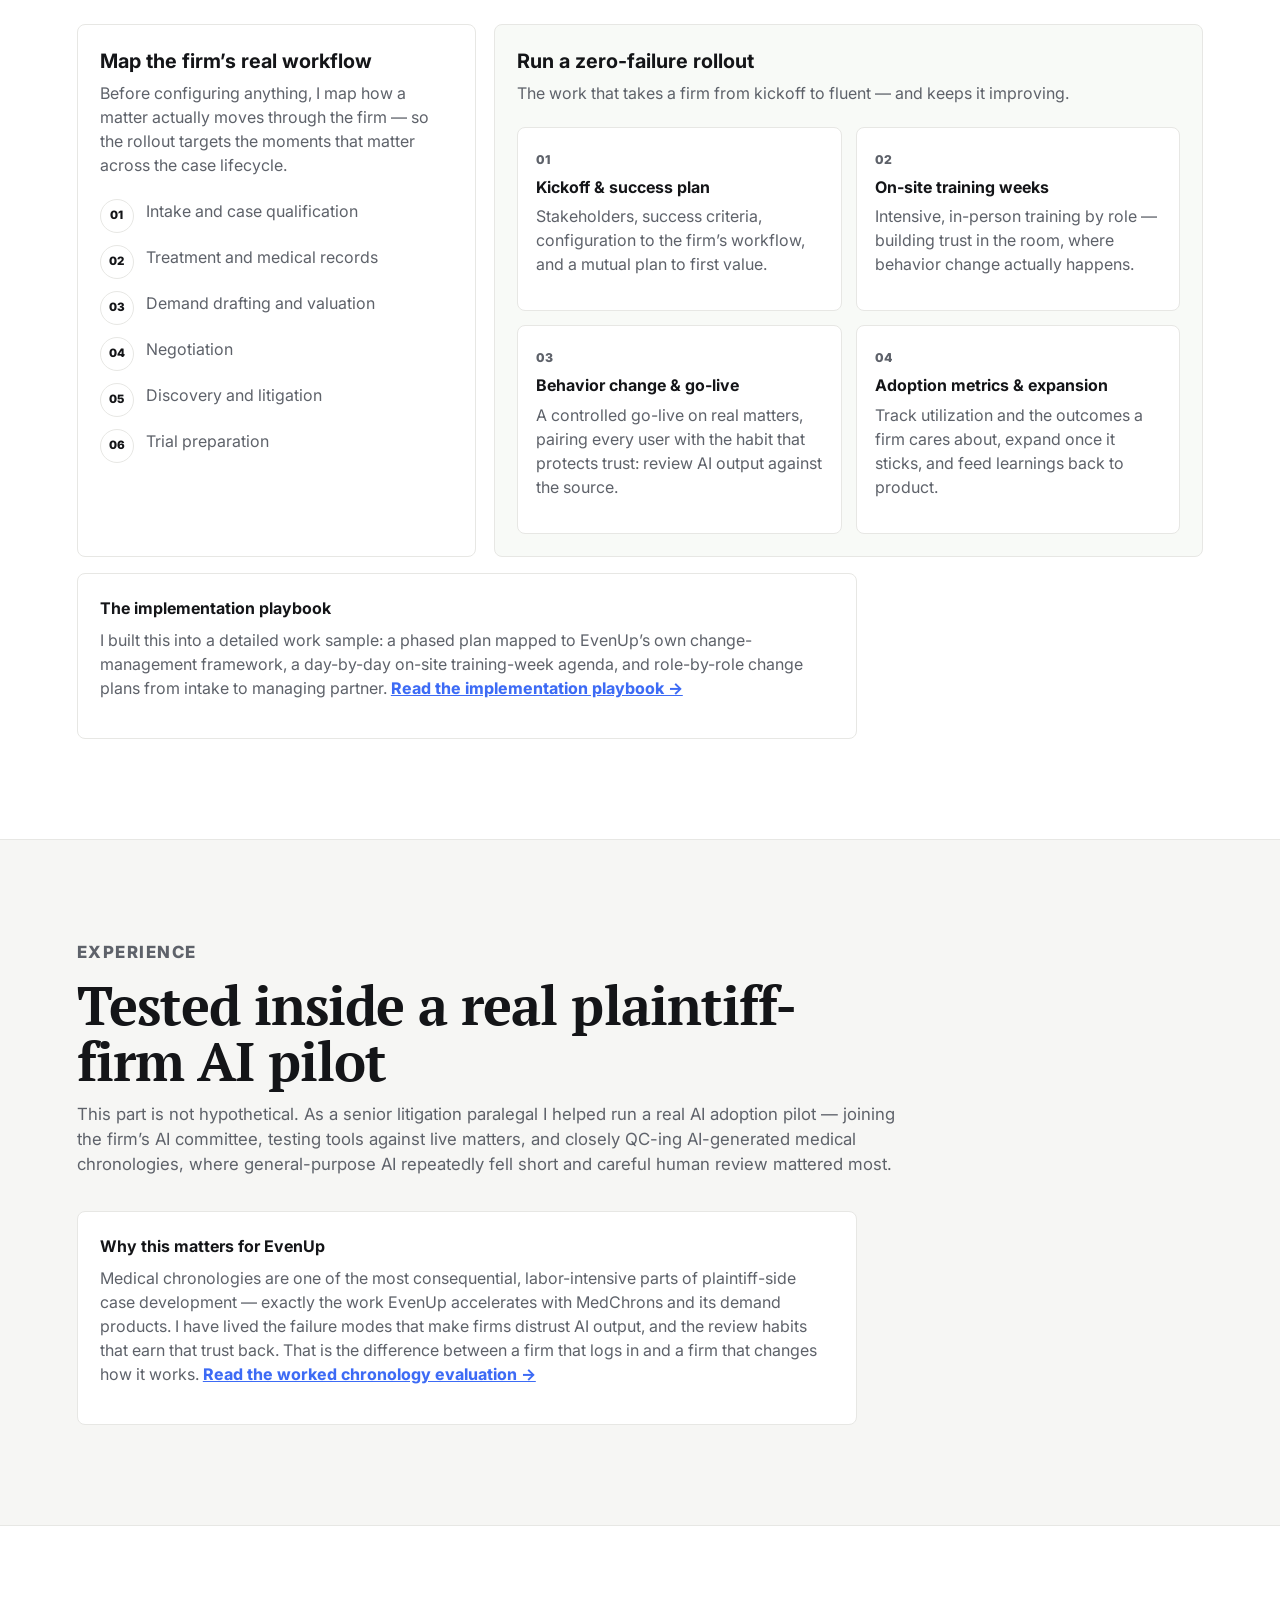
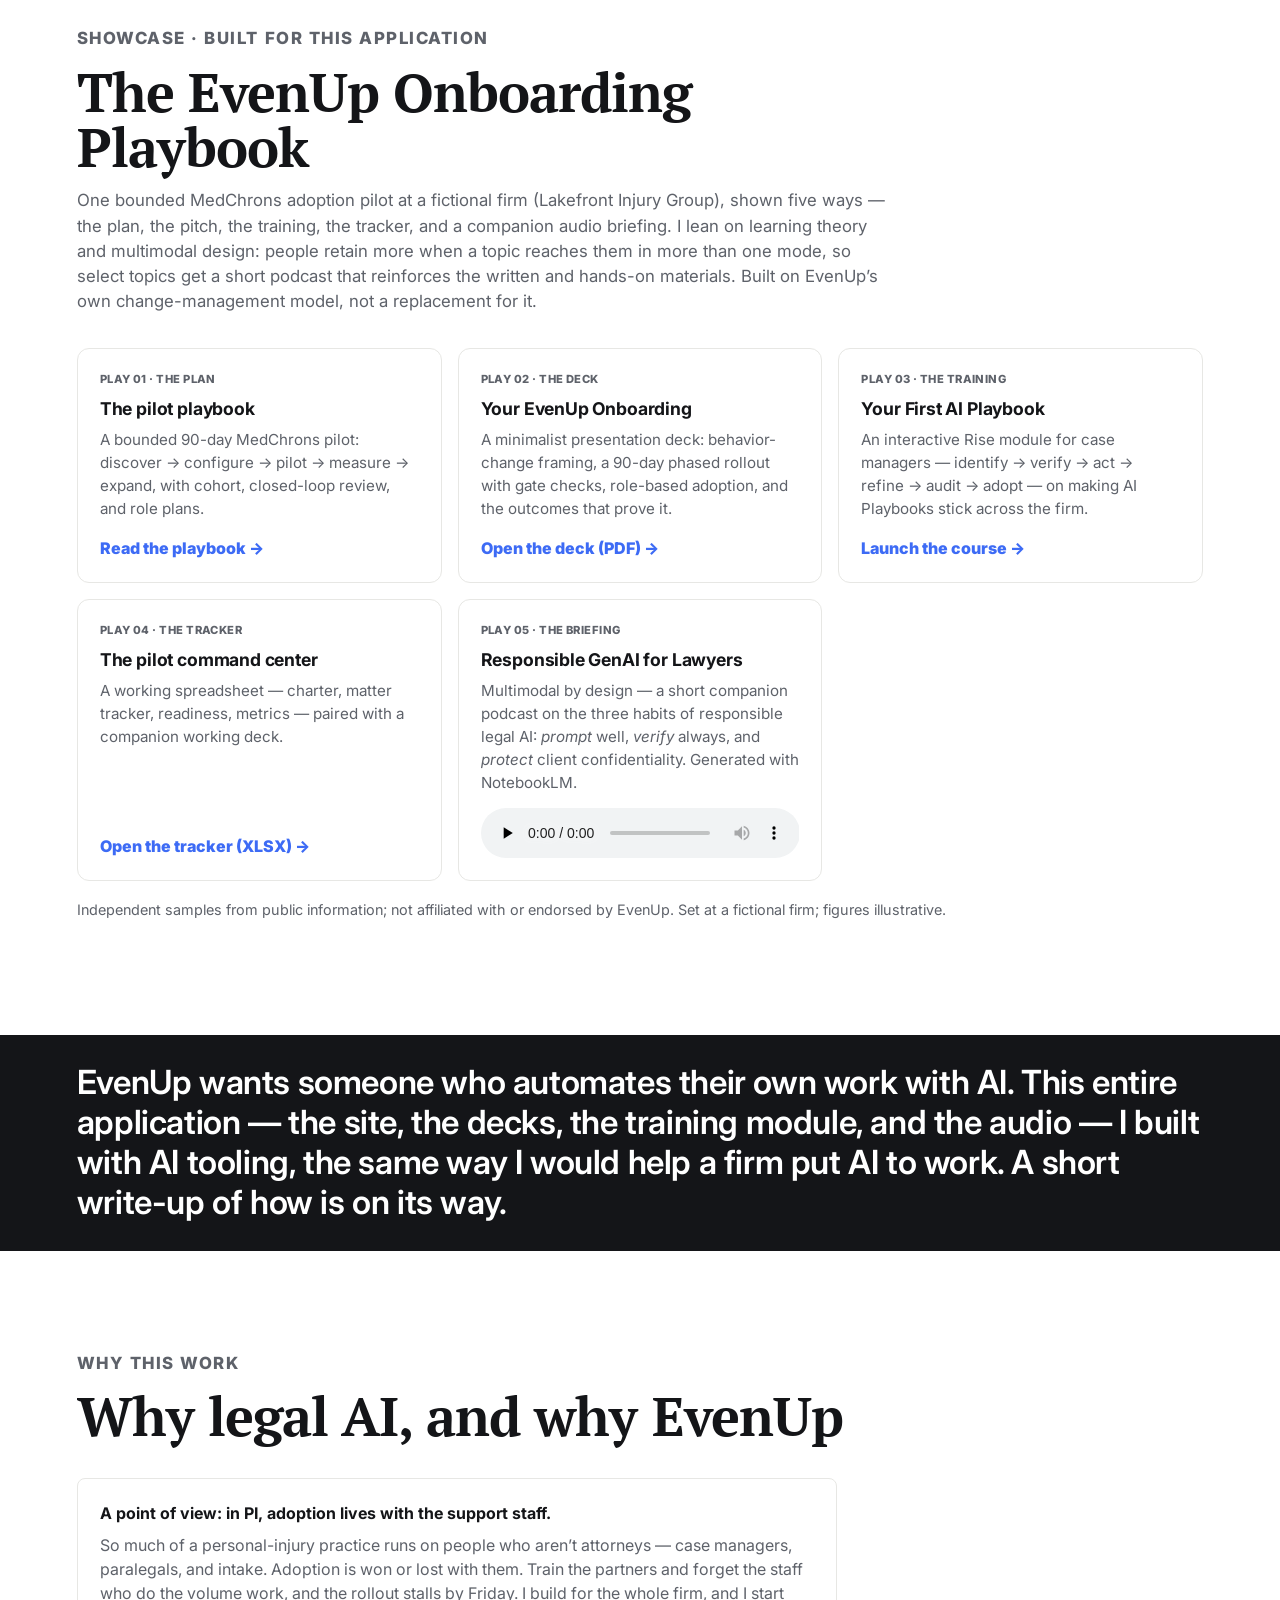
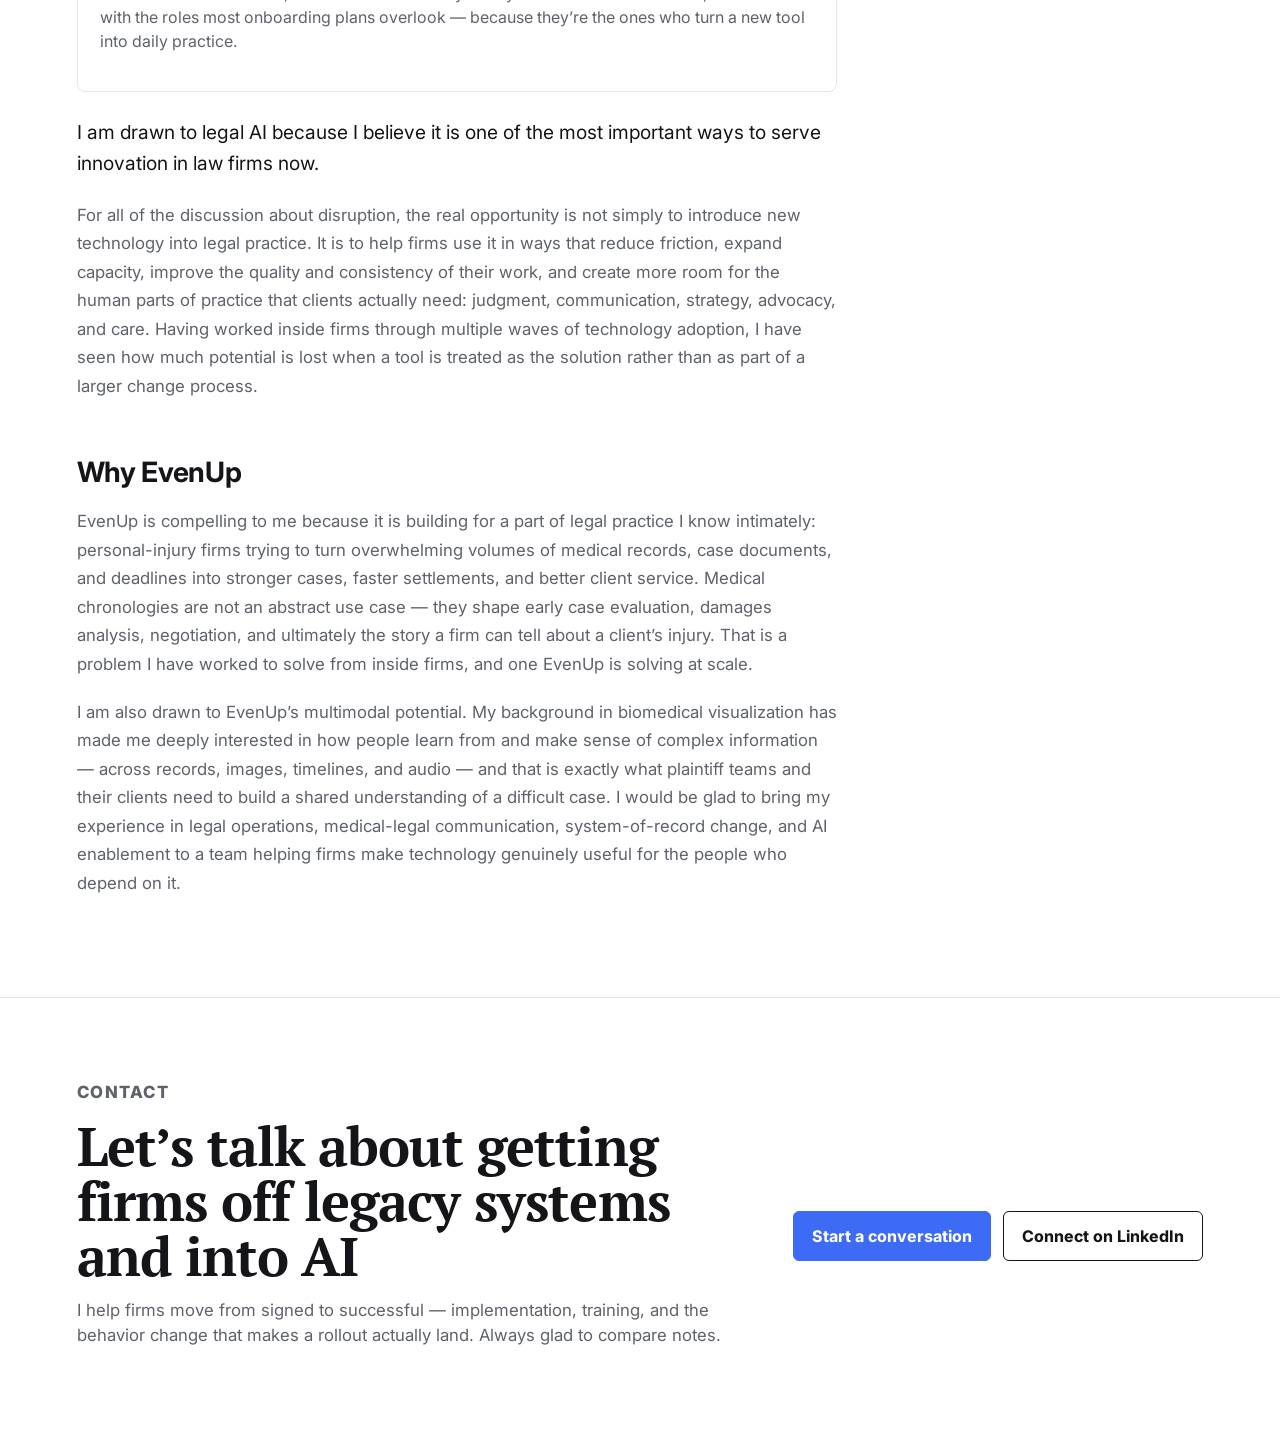
==== commit de433137: "pilot info" ====
--- a/index.html
+++ b/index.html
@@ -287,6 +287,7 @@
             products. I have lived the failure modes that make firms distrust AI output, and the review
             habits that earn that trust back. That is the difference between a firm that logs in and a firm
             that changes how it works.
+            <a href="chronology-analysis.html">Read the worked chronology evaluation &rarr;</a>
           </p>
         </div>
       </section>
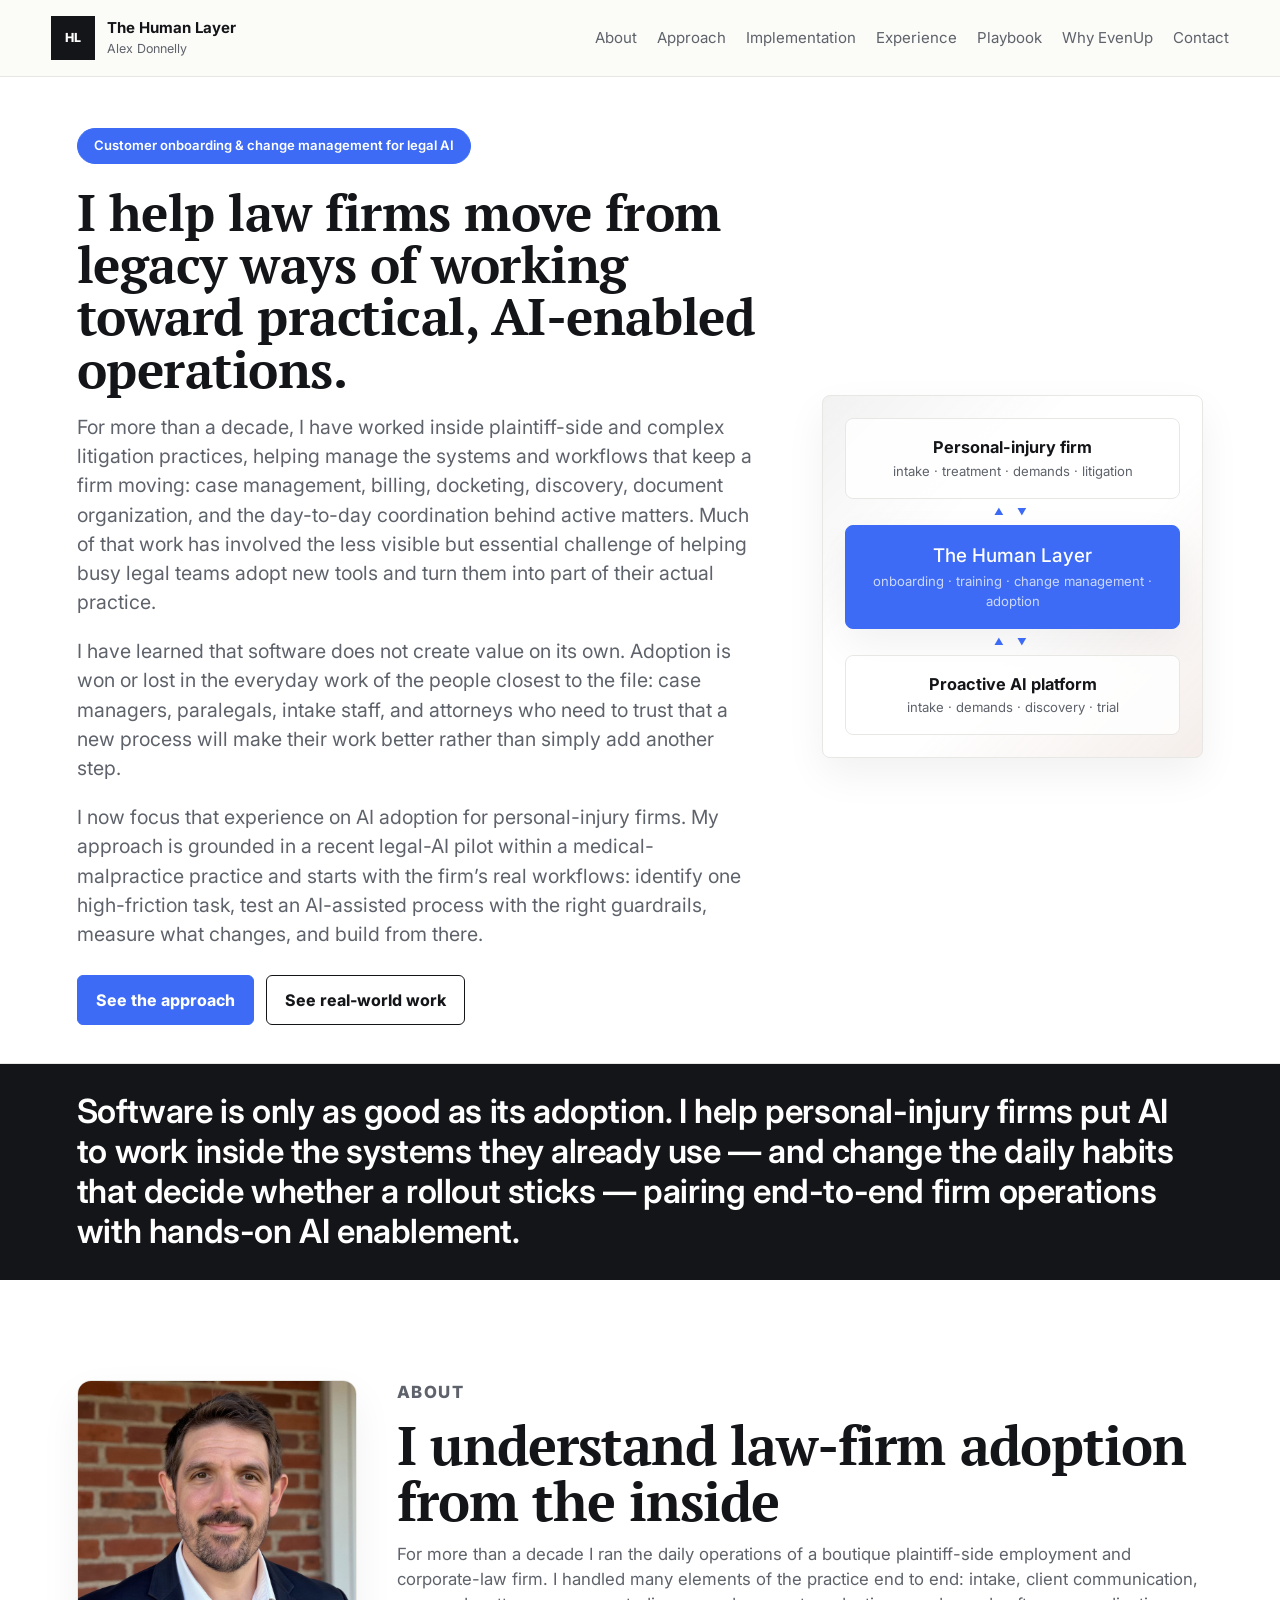
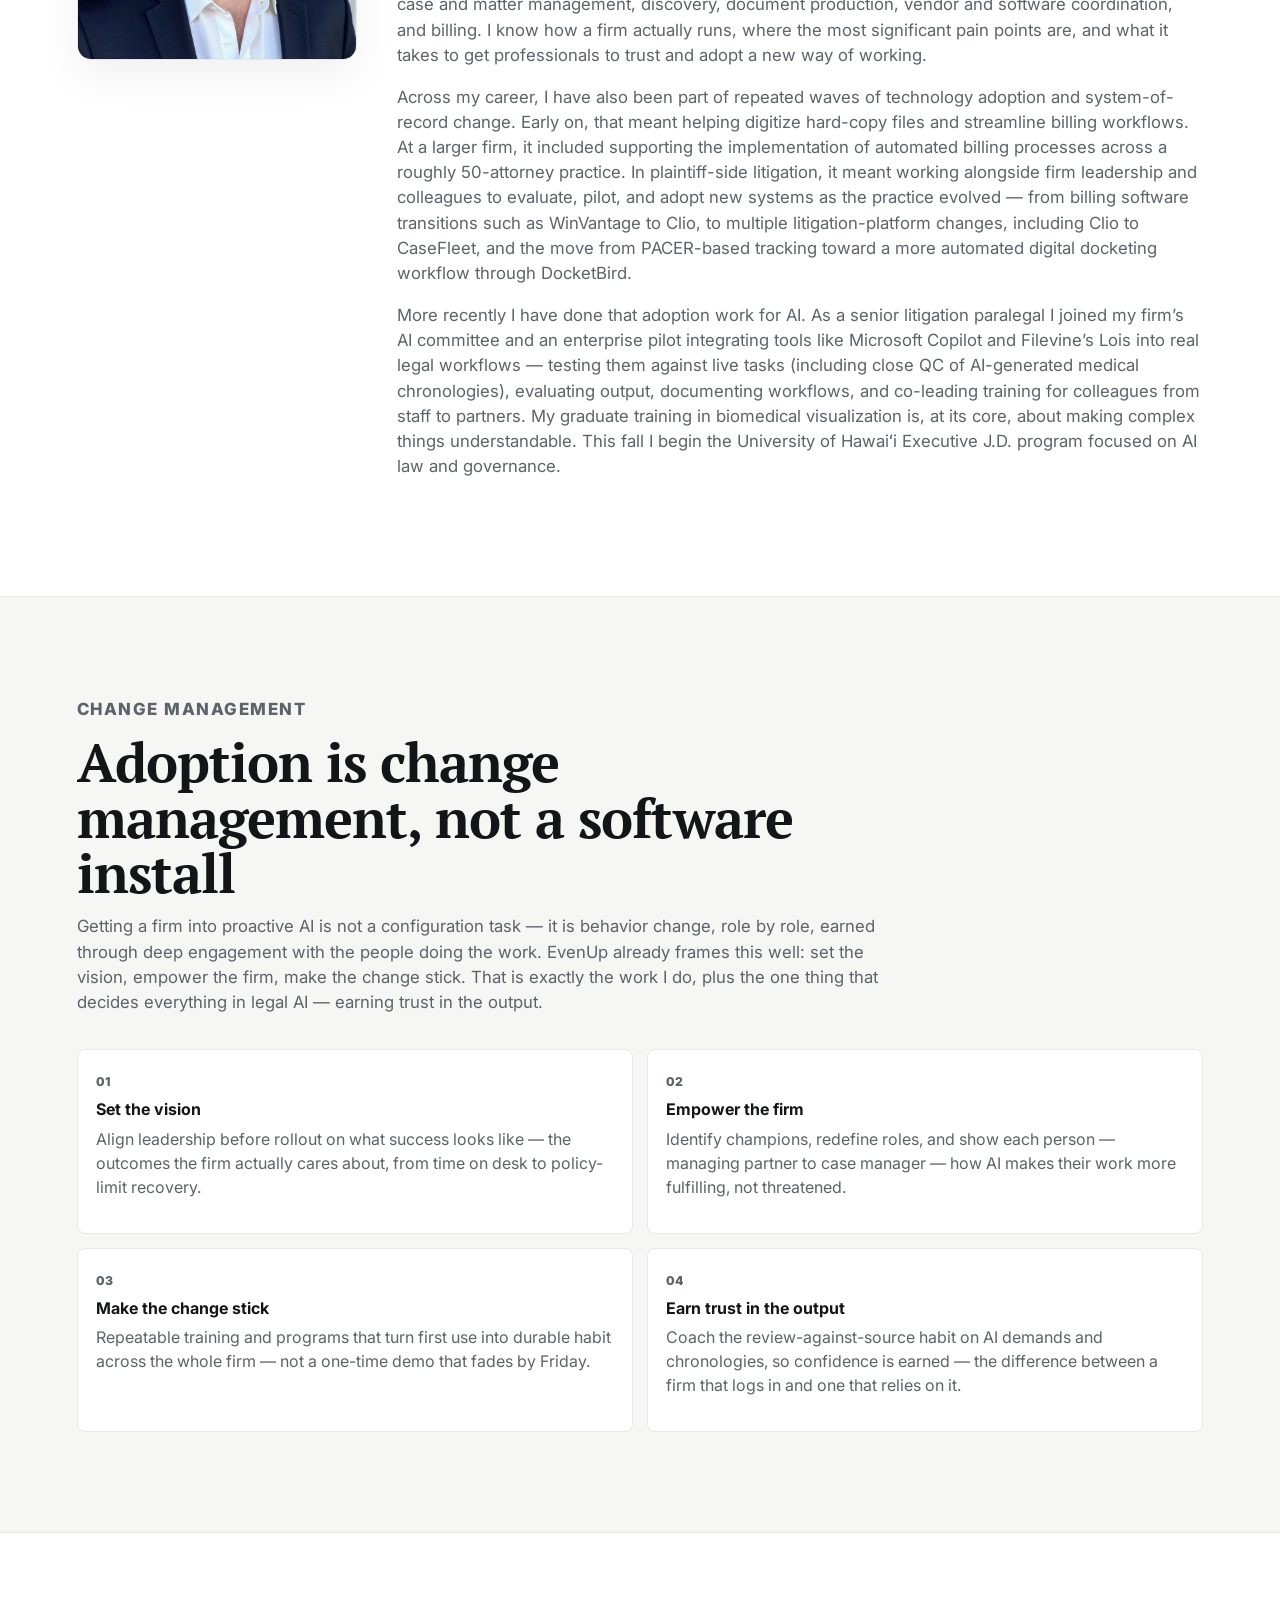
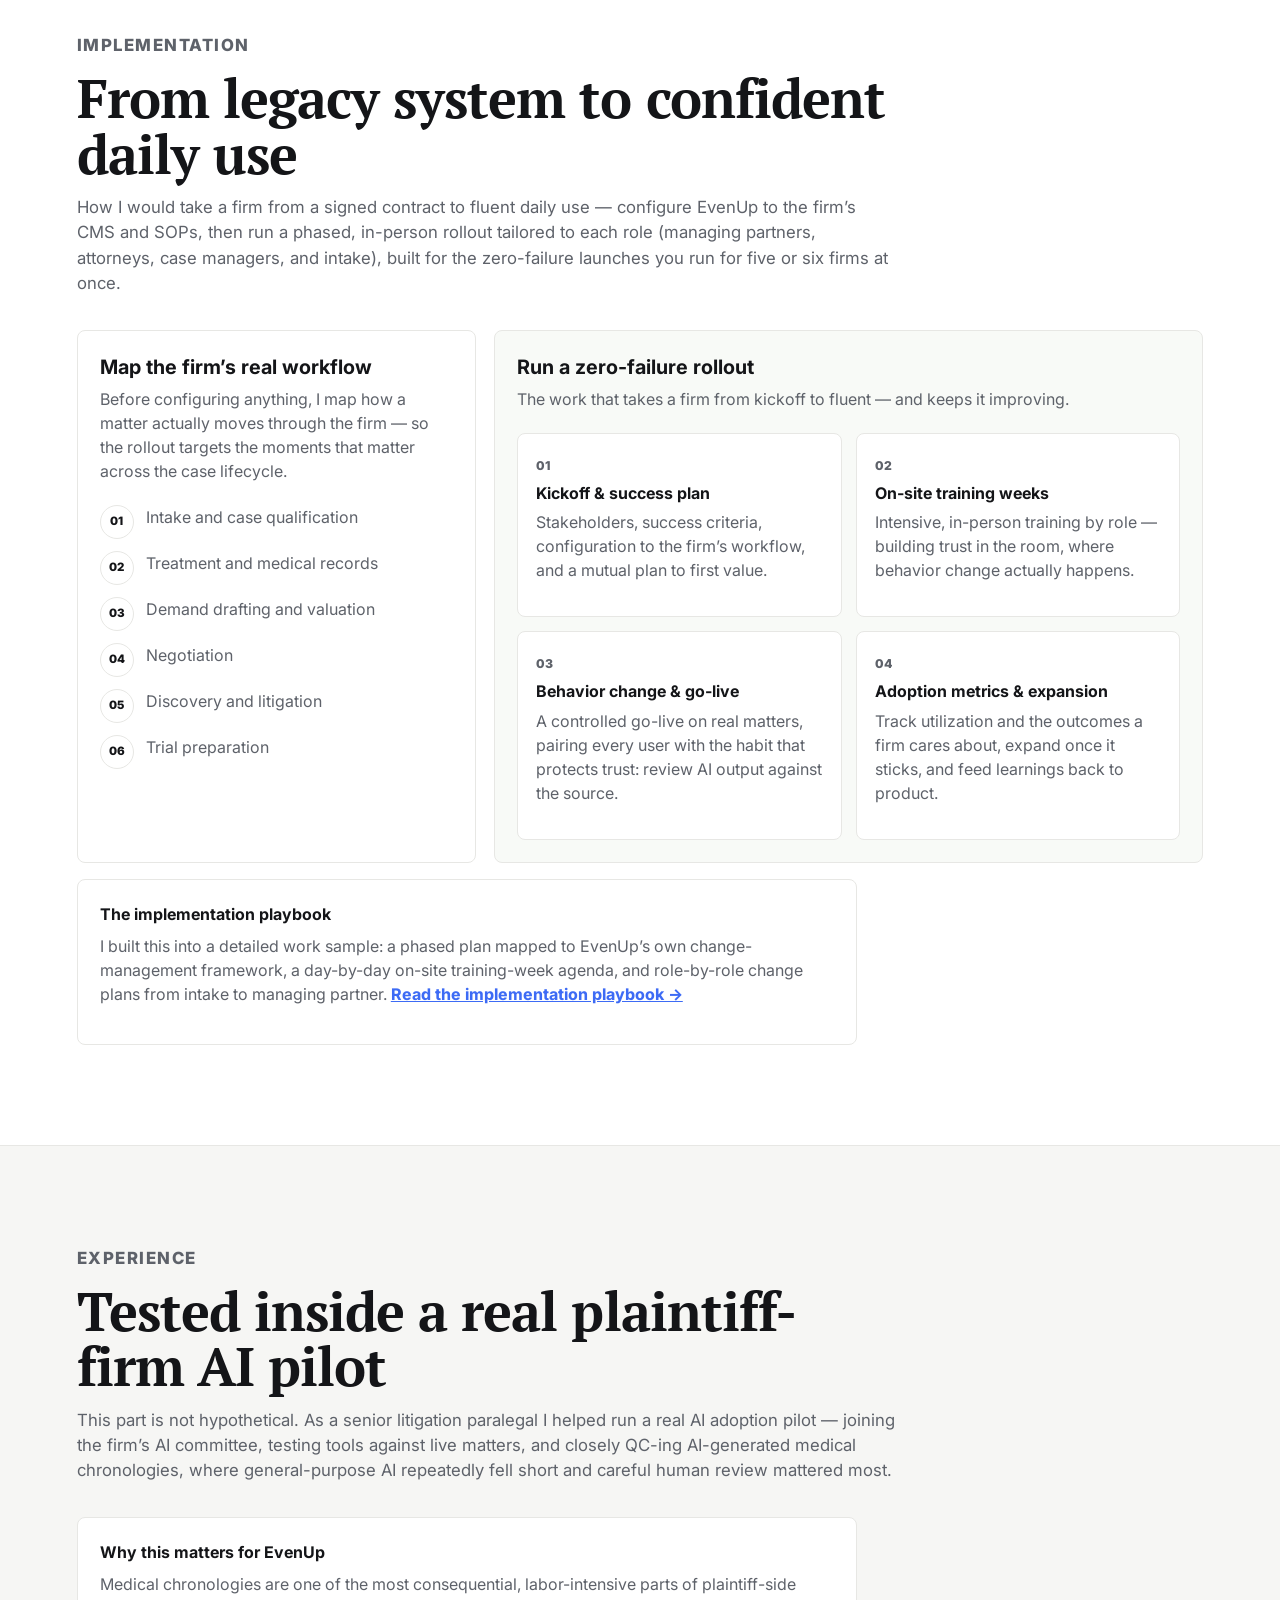
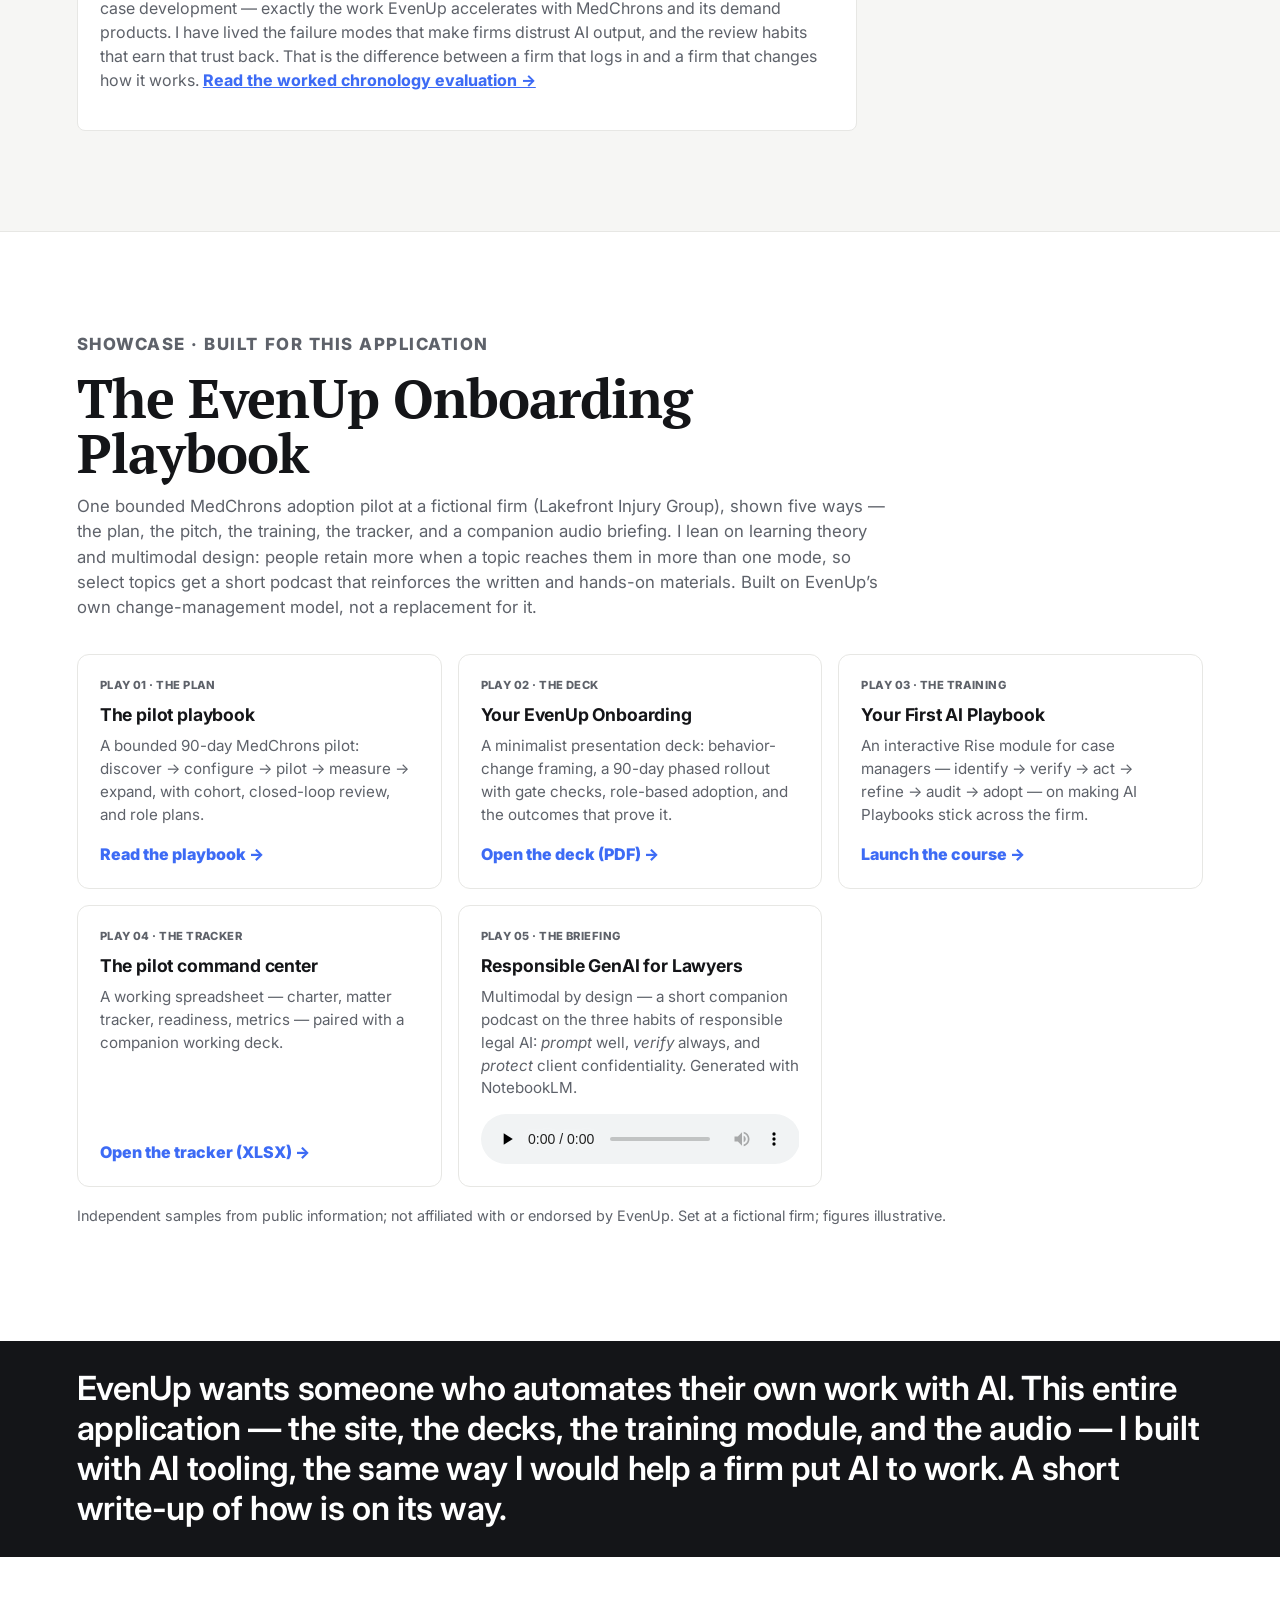
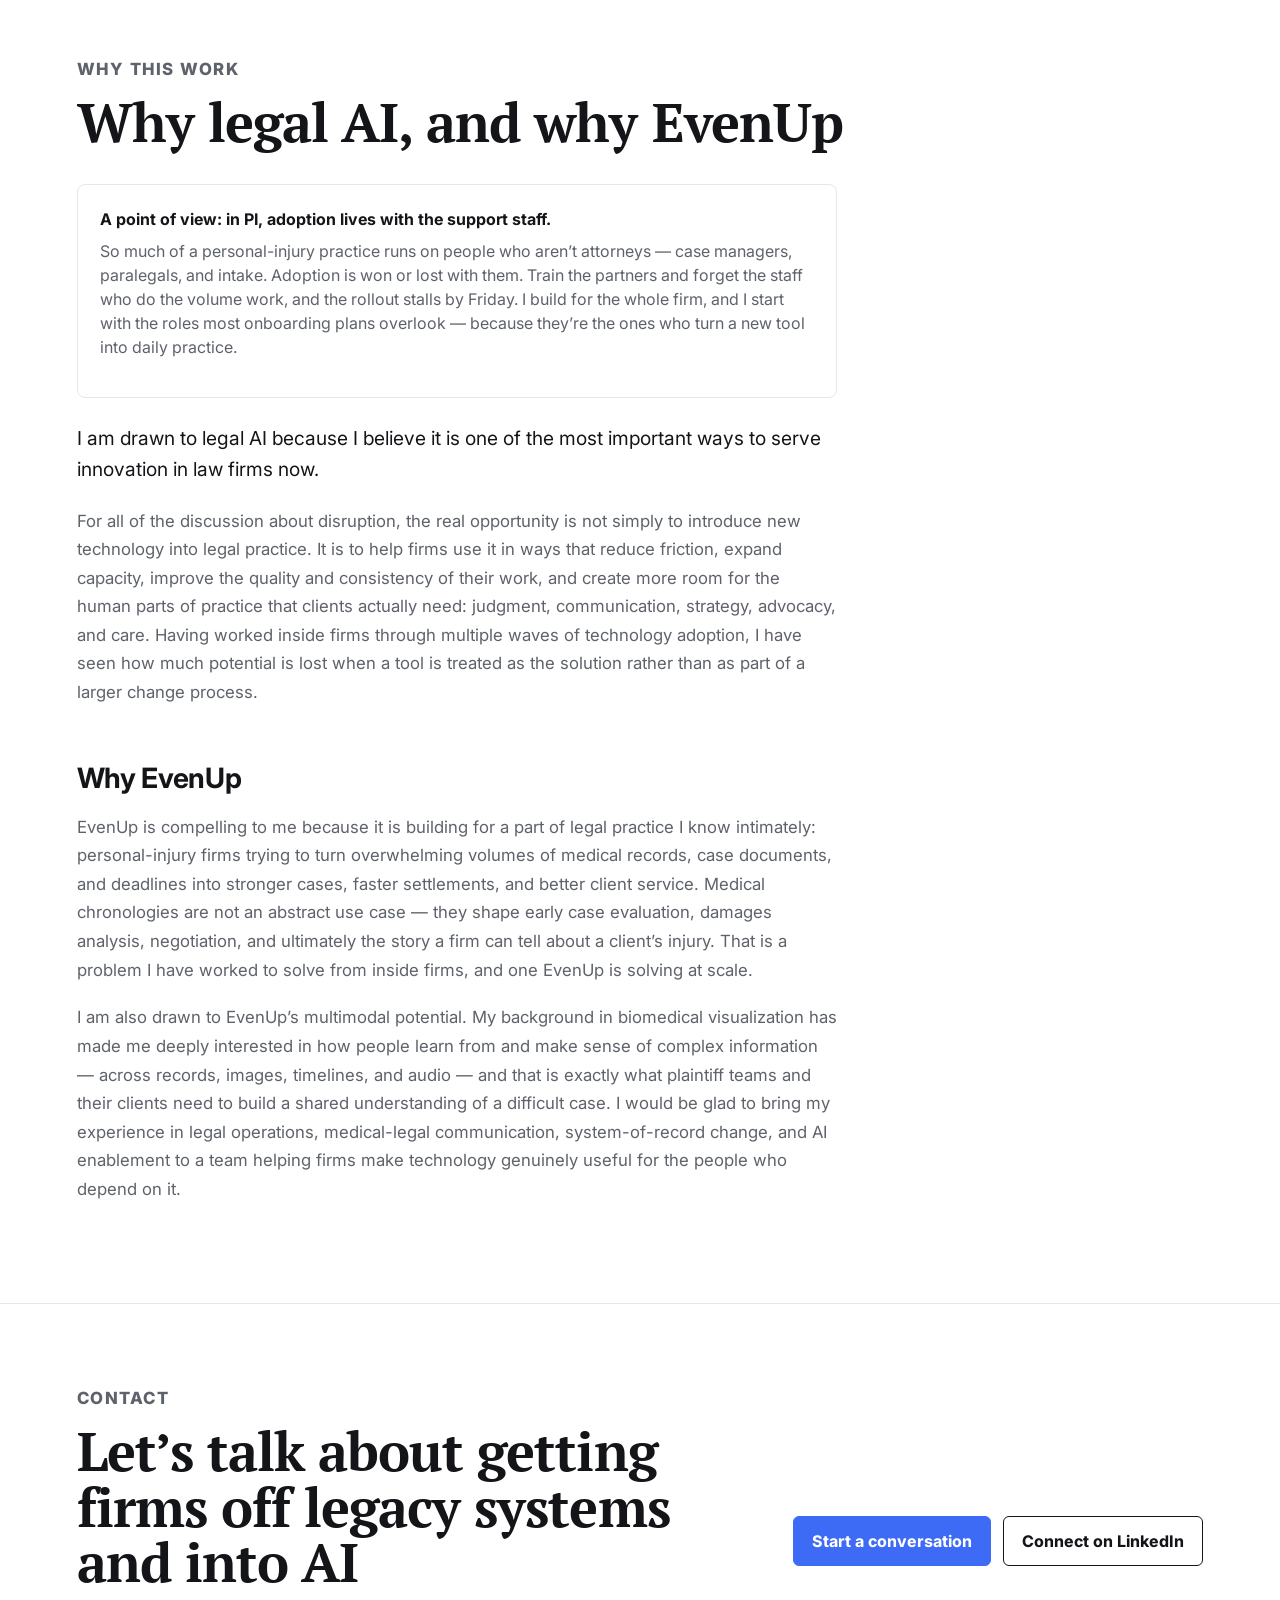
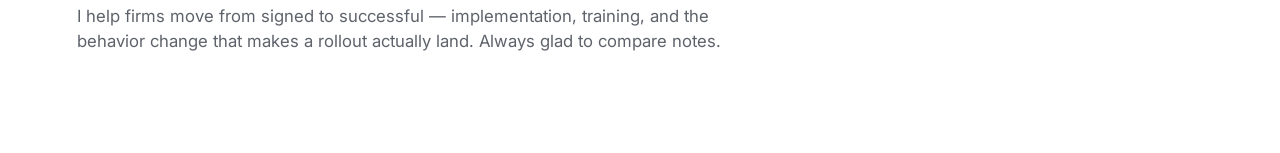
==== commit 217d725d: "more" ====
--- a/index.html
+++ b/index.html
@@ -62,18 +62,25 @@
       <section class="hero">
         <div class="hero-copy">
           <p class="eyebrow">Customer onboarding &amp; change management for legal AI</p>
-          <h1>I move law firms off legacy ways of working &mdash; and into an AI-powered future.</h1>
+          <h1>I help law firms move from legacy ways of working toward practical, AI-enabled operations.</h1>
           <p class="lede">
-            For more than a decade I have run operations inside plaintiff-side and corporate law firms and
-            led the unglamorous work of replacing their systems of record &mdash; billing platforms,
-            case-management tools, docketing &mdash; and getting busy legal teams to actually change how
-            they work.
+            For more than a decade, I have worked inside plaintiff-side and complex litigation practices,
+            helping manage the systems and workflows that keep a firm moving: case management, billing,
+            docketing, discovery, document organization, and the day-to-day coordination behind active
+            matters. Much of that work has involved the less visible but essential challenge of helping busy
+            legal teams adopt new tools and turn them into part of their actual practice.
           </p>
           <p class="lede">
-            I have learned that software is only as good as its adoption &mdash; and in a personal-injury
-            firm, adoption is won or lost with the people who do the volume work: case managers, paralegals,
-            and intake staff, not only the attorneys. I now focus that work on AI for PI firms, with a point
-            of view shaped by a recent AI adoption pilot in a medical-malpractice practice.
+            I have learned that software does not create value on its own. Adoption is won or lost in the
+            everyday work of the people closest to the file: case managers, paralegals, intake staff, and
+            attorneys who need to trust that a new process will make their work better rather than simply add
+            another step.
+          </p>
+          <p class="lede">
+            I now focus that experience on AI adoption for personal-injury firms. My approach is grounded in a
+            recent legal-AI pilot within a medical-malpractice practice and starts with the firm&rsquo;s real
+            workflows: identify one high-friction task, test an AI-assisted process with the right guardrails,
+            measure what changes, and build from there.
           </p>
           <div class="hero-actions" aria-label="Primary actions">
             <a class="button primary" href="#approach">See the approach</a>
